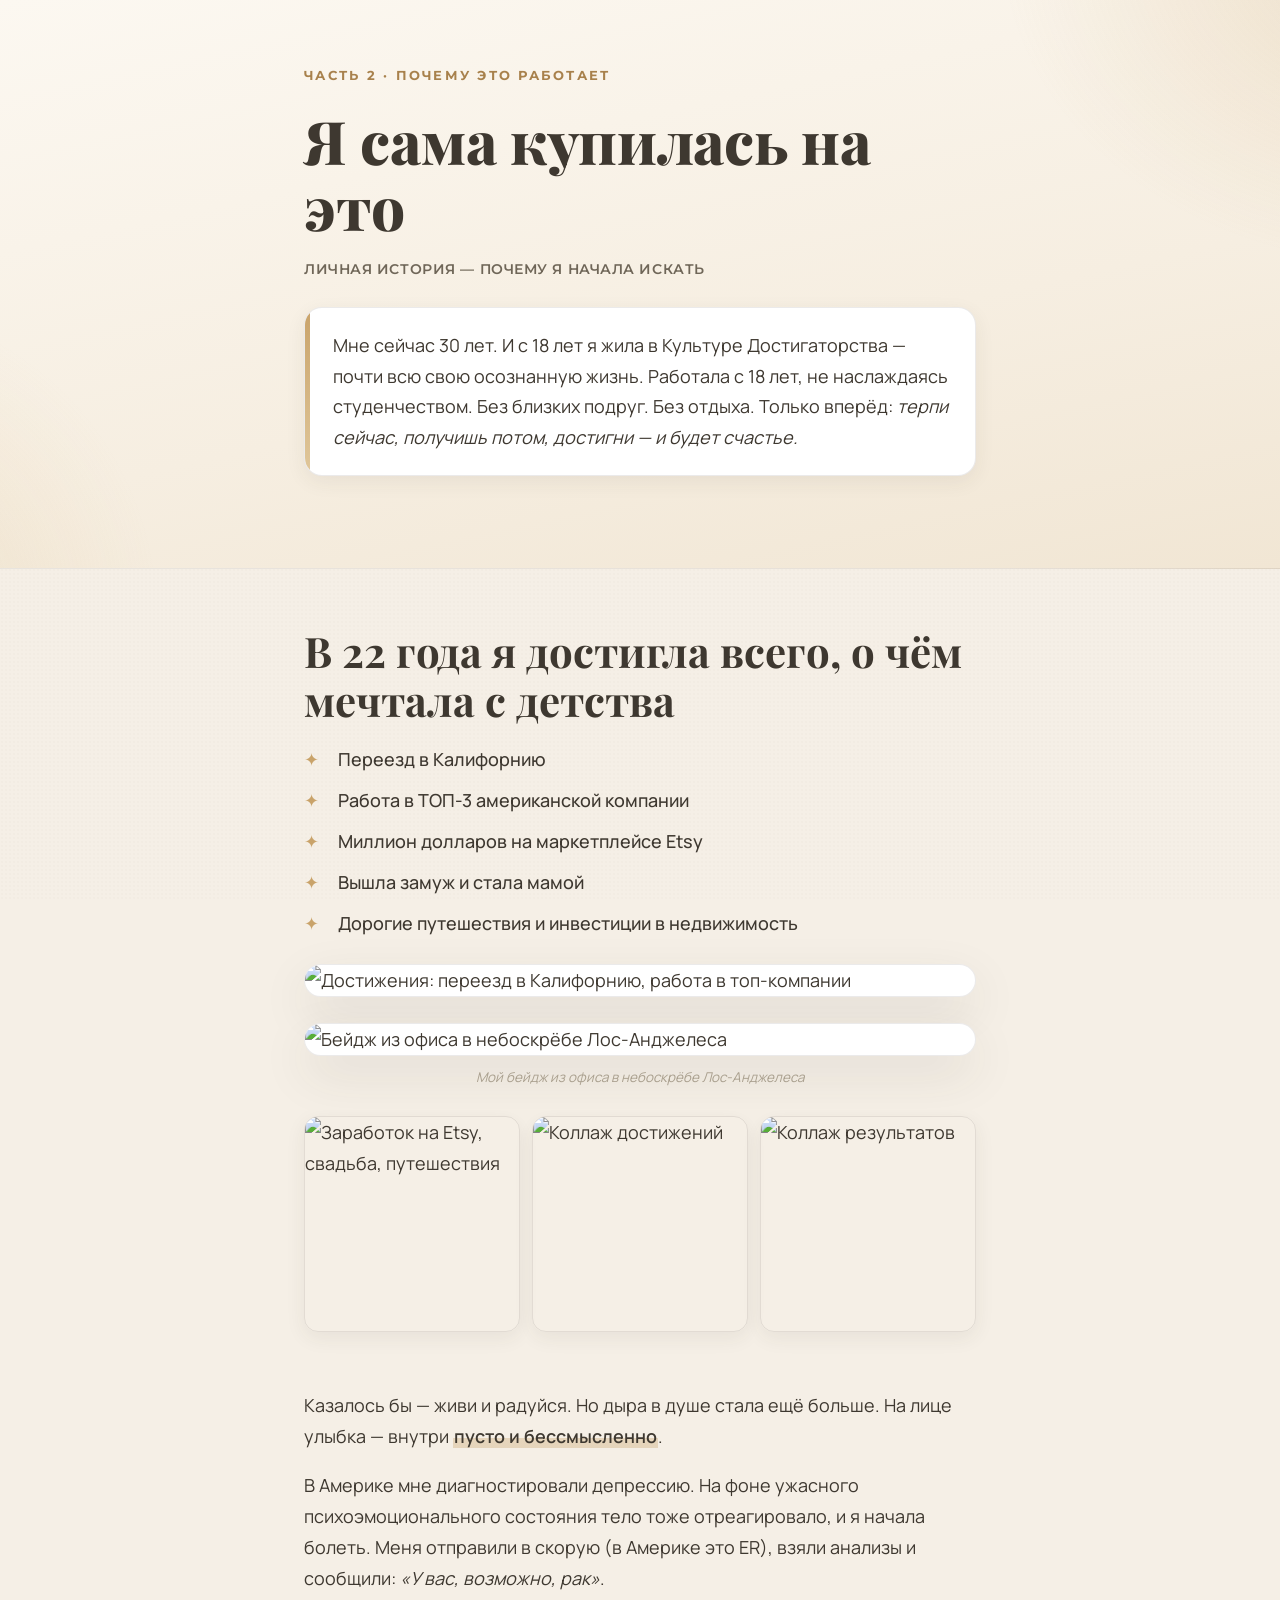
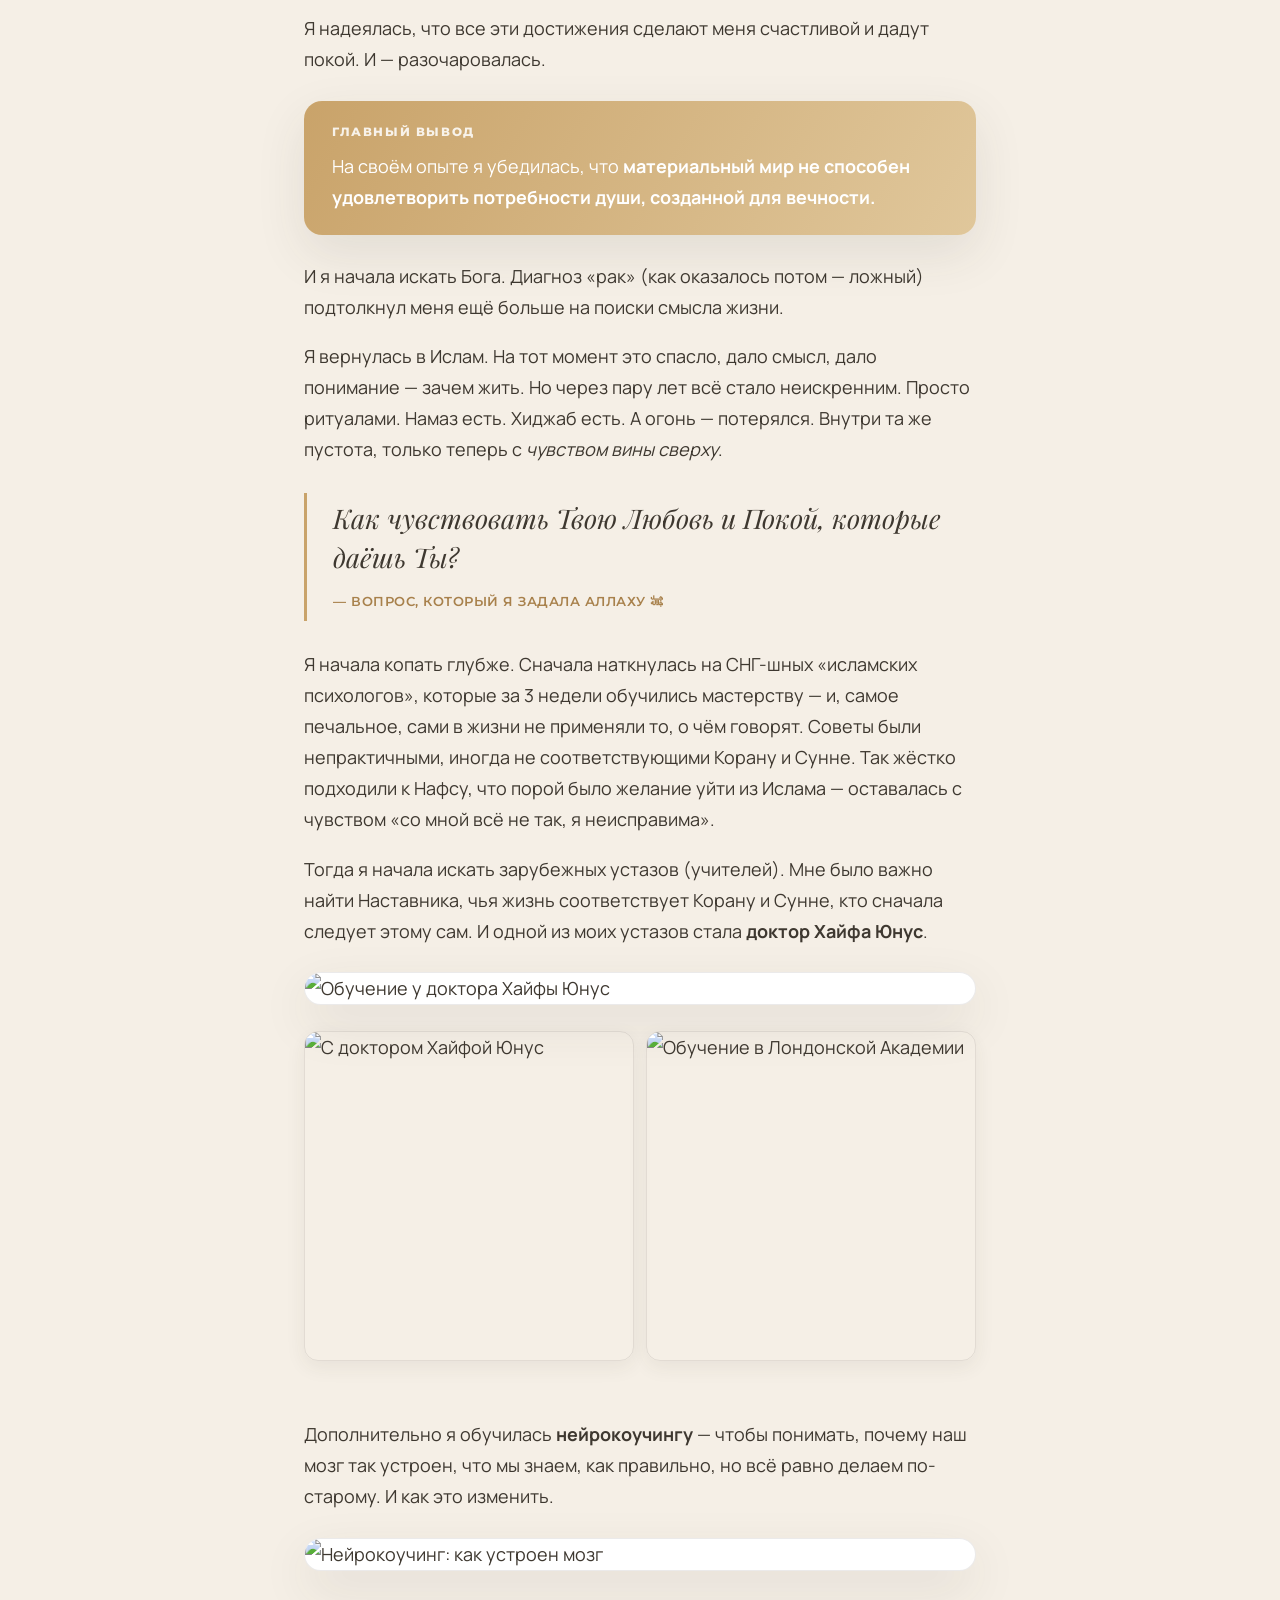
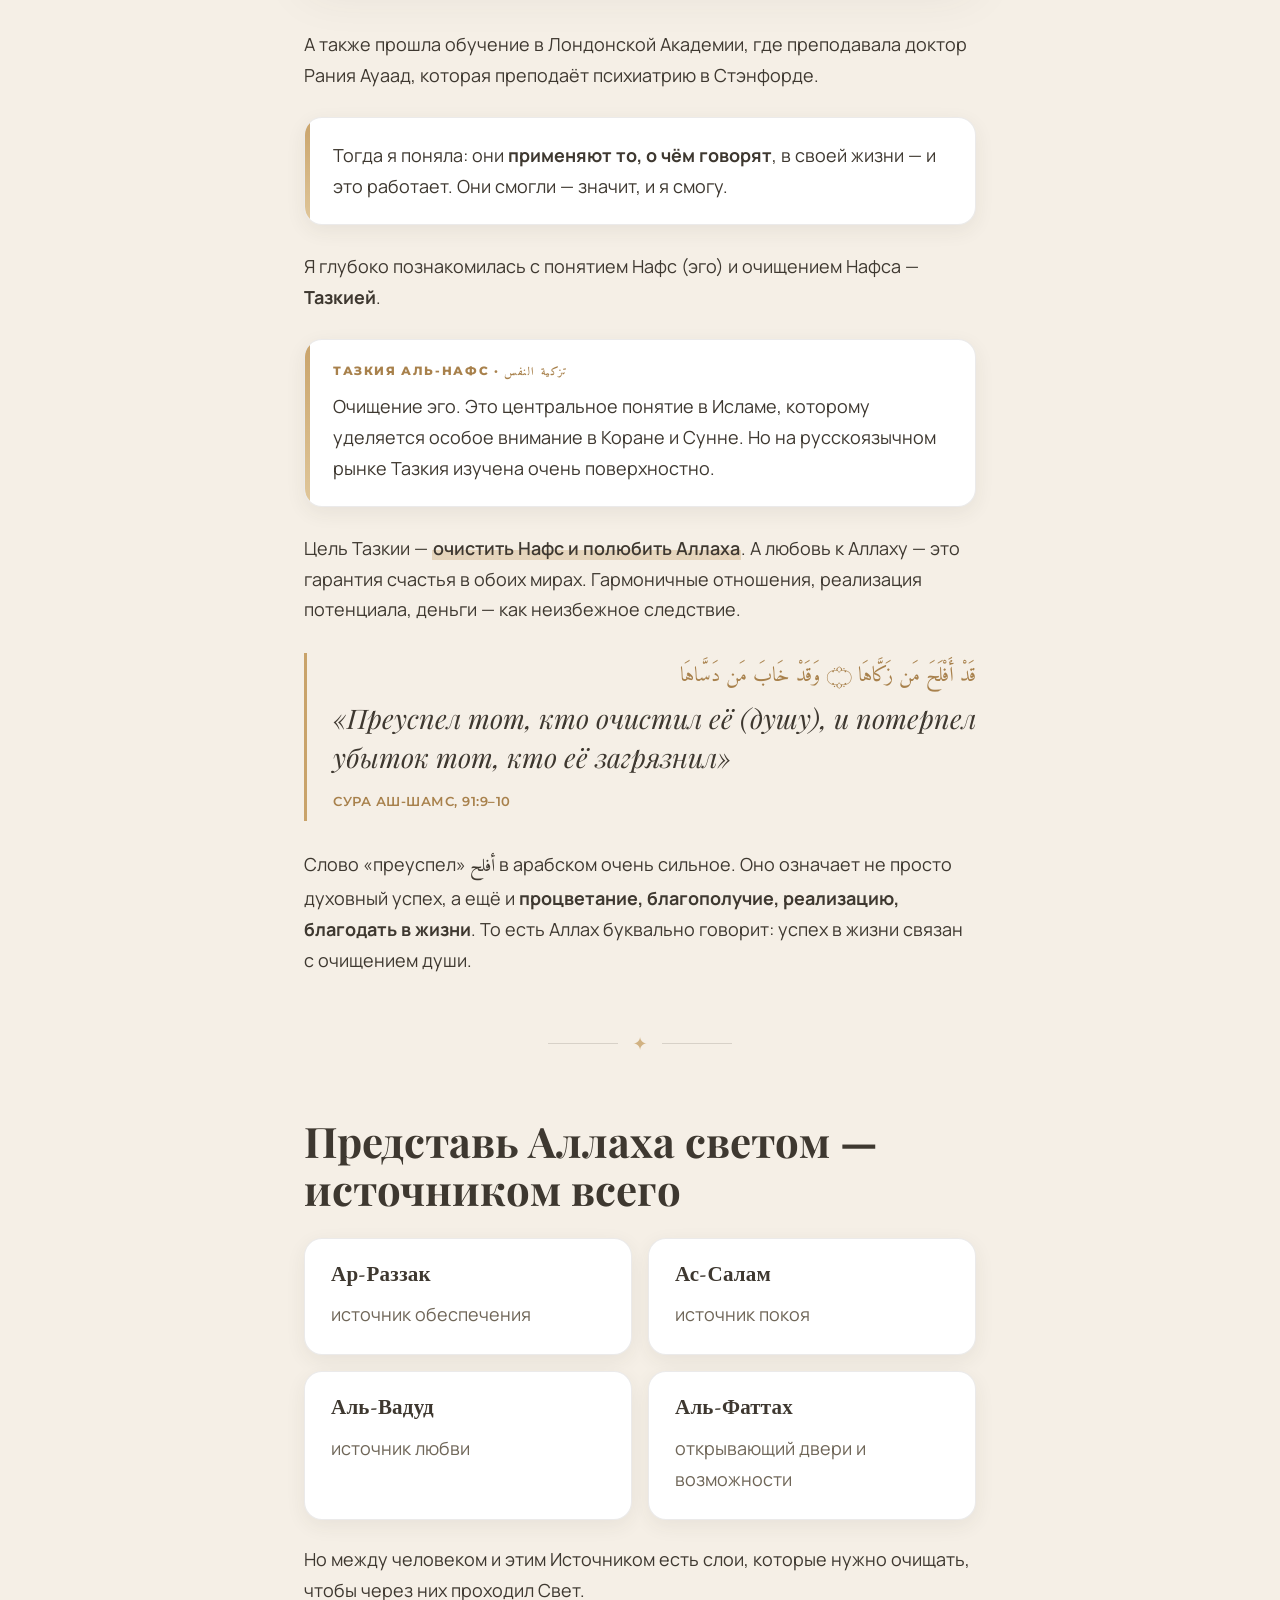
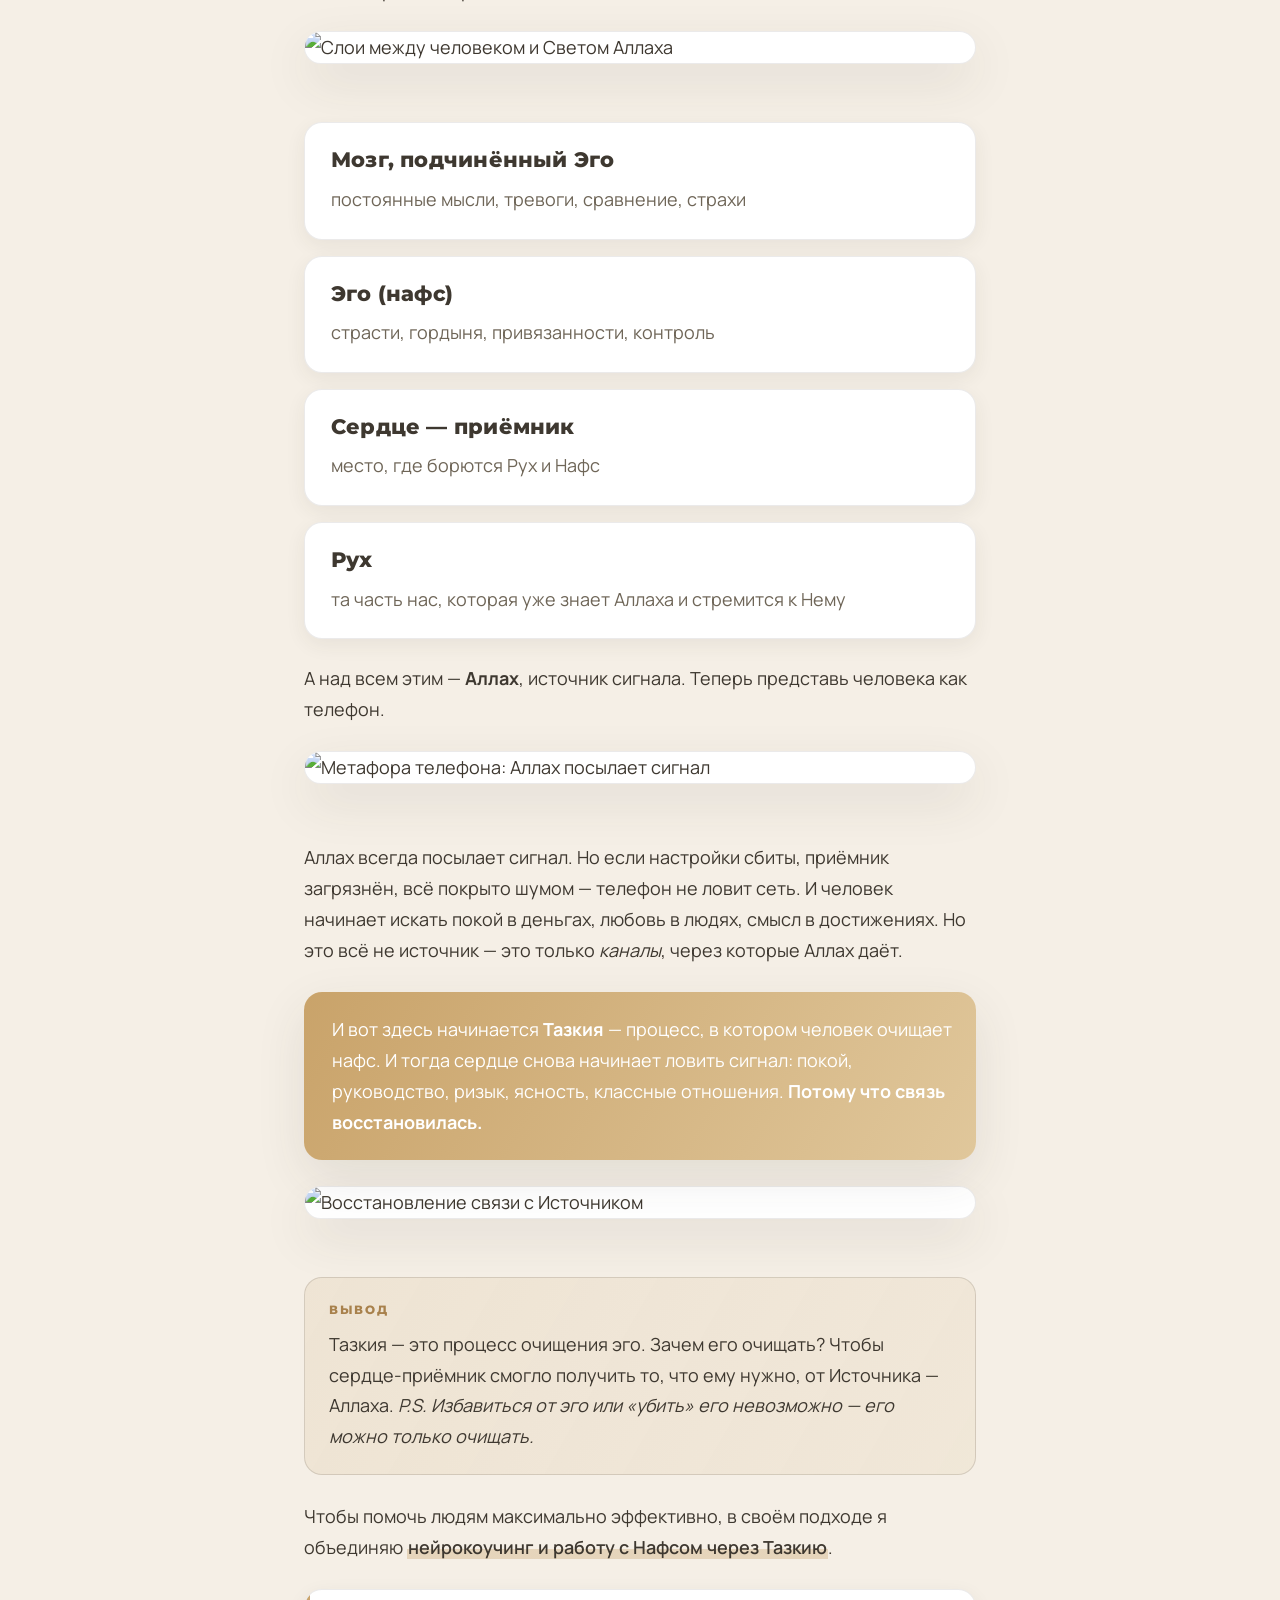
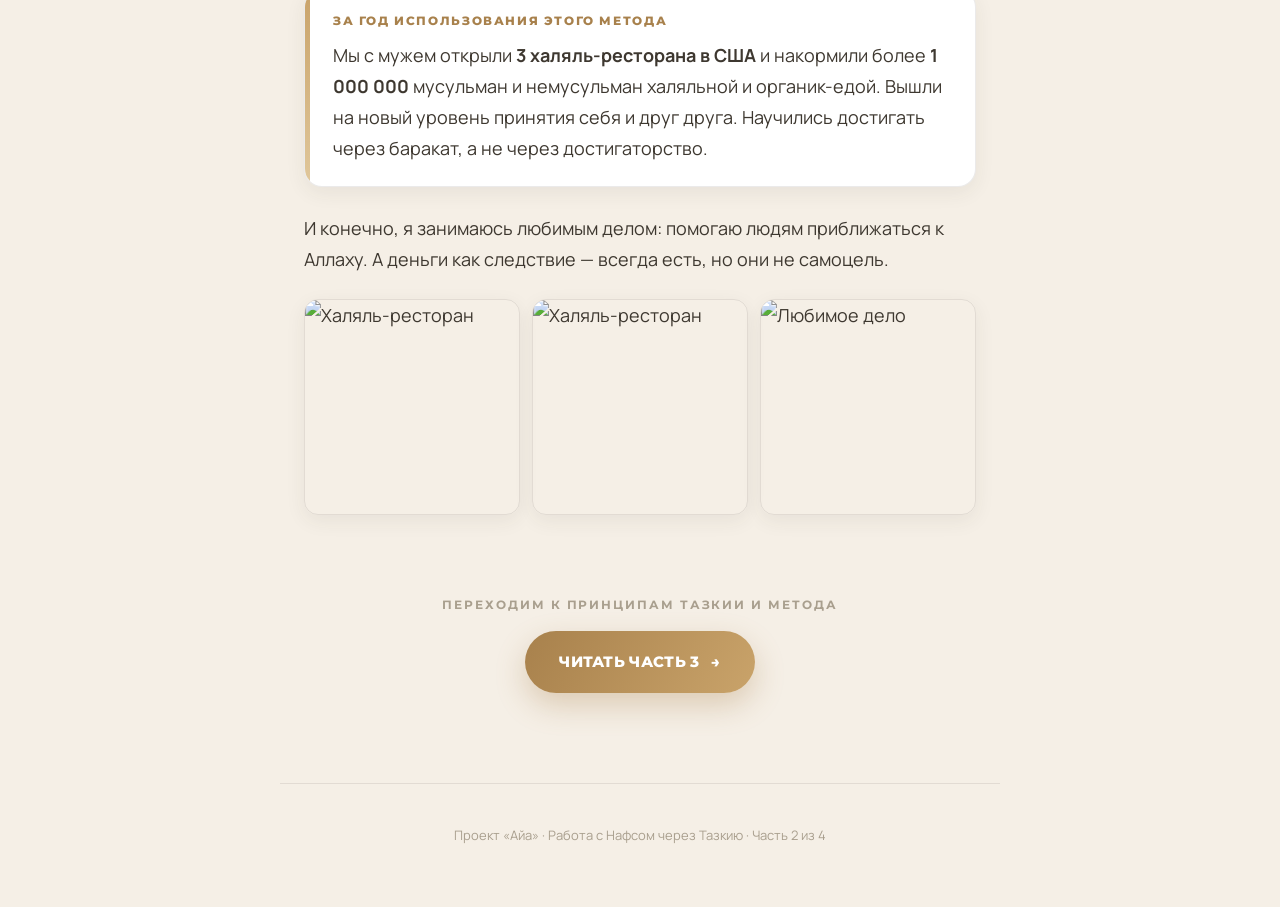
==== part-2.html @ 43650719 "Add files via upload" ====
<!DOCTYPE html>
<html lang="ru">
<head>
<meta charset="UTF-8">
<meta name="viewport" content="width=device-width, initial-scale=1.0">
<title>Часть 2 — Почему это работает · Работа с Нафсом</title>
<meta name="description" content="Личная история: путь от Культуры Достигаторства к Тазкии — очищению Нафса. Часть 2.">
<link rel="preconnect" href="https://fonts.googleapis.com">
<link rel="preconnect" href="https://fonts.gstatic.com" crossorigin>
<link href="https://fonts.googleapis.com/css2?family=Playfair+Display:ital,wght@0,500;0,600;0,700;0,800;0,900;1,500;1,600;1,700&family=Manrope:wght@400;500;600;700;800&family=Montserrat:wght@600;700;800;900&family=Caveat:wght@600;700&family=Amiri:wght@400;700&display=swap" rel="stylesheet">
<link rel="stylesheet" href="styles.css">
</head>
<body>
<div class="progress"></div>

<header class="hero">
  <div class="wrap">
    <span class="eyebrow reveal">Часть 2 · Почему это работает</span>
    <h1 class="reveal">Я сама купилась на это</h1>
    <p class="sub reveal">Личная история — почему я начала искать</p>
    <div class="callout reveal" style="margin-top:26px">
      <p>Мне сейчас 30 лет. И с 18 лет я жила в Культуре Достигаторства — почти всю свою осознанную
      жизнь. Работала с 18 лет, не наслаждаясь студенчеством. Без близких подруг. Без отдыха.
      Только вперёд: <em>терпи сейчас, получишь потом, достигни — и будет счастье.</em></p>
    </div>
  </div>
</header>

<main class="wrap">

  <section class="block reveal">
    <h2>В 22 года я достигла всего, о чём мечтала с детства</h2>
    <ul class="checklist">
      <li>Переезд в Калифорнию</li>
      <li>Работа в ТОП-3 американской компании</li>
      <li>Миллион долларов на маркетплейсе Etsy</li>
      <li>Вышла замуж и стала мамой</li>
      <li>Дорогие путешествия и инвестиции в недвижимость</li>
    </ul>
  </section>

  <figure class="img reveal">
    <img src="images/p2-california.jpg" alt="Достижения: переезд в Калифорнию, работа в топ-компании" loading="lazy">
  </figure>
  <figure class="img reveal">
    <img src="images/p2-badge.jpg" alt="Бейдж из офиса в небоскрёбе Лос-Анджелеса" loading="lazy">
    <figcaption>Мой бейдж из офиса в небоскрёбе Лос-Анджелеса</figcaption>
  </figure>

  <div class="gallery reveal">
    <img src="images/p2-collage1.jpg" alt="Заработок на Etsy, свадьба, путешествия" loading="lazy">
    <img src="images/p2-collage2.jpg" alt="Коллаж достижений" loading="lazy">
    <img src="images/p2-collage3.jpg" alt="Коллаж результатов" loading="lazy">
  </div>

  <section class="block reveal">
    <p>Казалось бы — живи и радуйся. Но дыра в душе стала ещё больше. На лице улыбка —
    внутри <span class="mark">пусто и бессмысленно</span>.</p>
    <p>В Америке мне диагностировали депрессию. На фоне ужасного психоэмоционального состояния
    тело тоже отреагировало, и я начала болеть. Меня отправили в скорую (в Америке это ER),
    взяли анализы и сообщили: <em>«У вас, возможно, рак»</em>.</p>
    <p>Я надеялась, что все эти достижения сделают меня счастливой и дадут покой. И — разочаровалась.</p>

    <div class="callout hot reveal">
      <span class="lbl">Главный вывод</span>
      <p>На своём опыте я убедилась, что <strong>материальный мир не способен удовлетворить
      потребности души, созданной для вечности.</strong></p>
    </div>

    <p>И я начала искать Бога. Диагноз «рак» (как оказалось потом — ложный) подтолкнул меня
    ещё больше на поиски смысла жизни.</p>
    <p>Я вернулась в Ислам. На тот момент это спасло, дало смысл, дало понимание — зачем жить.
    Но через пару лет всё стало неискренним. Просто ритуалами. Намаз есть. Хиджаб есть.
    А огонь — потерялся. Внутри та же пустота, только теперь с <em>чувством вины сверху</em>.</p>

    <div class="quote reveal">
      <p>Как чувствовать Твою Любовь и Покой, которые даёшь Ты?</p>
      <span class="src">— вопрос, который я задала Аллаху ﷻ</span>
    </div>

    <p>Я начала копать глубже. Сначала наткнулась на СНГ-шных «исламских психологов», которые
    за 3 недели обучились мастерству — и, самое печальное, сами в жизни не применяли то, о чём
    говорят. Советы были непрактичными, иногда не соответствующими Корану и Сунне. Так жёстко
    подходили к Нафсу, что порой было желание уйти из Ислама — оставалась с чувством
    «со мной всё не так, я неисправима».</p>
    <p>Тогда я начала искать зарубежных устазов (учителей). Мне было важно найти Наставника,
    чья жизнь соответствует Корану и Сунне, кто сначала следует этому сам. И одной из моих
    устазов стала <strong>доктор Хайфа Юнус</strong>.</p>
  </section>

  <figure class="img reveal">
    <img src="images/p2-haifa-thanks.jpg" alt="Обучение у доктора Хайфы Юнус" loading="lazy">
  </figure>
  <div class="gallery reveal" style="grid-template-columns:1fr 1fr;">
    <img src="images/p2-haifa.jpg" alt="С доктором Хайфой Юнус" loading="lazy">
    <img src="images/p2-london.jpg" alt="Обучение в Лондонской Академии" loading="lazy">
  </div>

  <section class="block reveal">
    <p>Дополнительно я обучилась <strong>нейрокоучингу</strong> — чтобы понимать, почему наш мозг
    так устроен, что мы знаем, как правильно, но всё равно делаем по-старому. И как это изменить.</p>
  </section>

  <figure class="img reveal">
    <img src="images/p2-neuro.jpg" alt="Нейрокоучинг: как устроен мозг" loading="lazy">
  </figure>

  <section class="block reveal">
    <p>А также прошла обучение в Лондонской Академии, где преподавала доктор Рания Ауаад,
    которая преподаёт психиатрию в Стэнфорде.</p>

    <div class="callout reveal">
      <p>Тогда я поняла: они <strong>применяют то, о чём говорят</strong>, в своей жизни — и это
      работает. Они смогли — значит, и я смогу.</p>
    </div>

    <p>Я глубоко познакомилась с понятием Нафс (эго) и очищением Нафса — <strong>Тазкией</strong>.</p>

    <div class="callout reveal">
      <span class="lbl">Тазкия аль-Нафс · <span class="ar">تزكية النفس</span></span>
      <p>Очищение эго. Это центральное понятие в Исламе, которому уделяется особое внимание
      в Коране и Сунне. Но на русскоязычном рынке Тазкия изучена очень поверхностно.</p>
    </div>

    <p>Цель Тазкии — <span class="mark">очистить Нафс и полюбить Аллаха</span>. А любовь к Аллаху —
    это гарантия счастья в обоих мирах. Гармоничные отношения, реализация потенциала, деньги —
    как неизбежное следствие.</p>

    <div class="quote reveal">
      <span class="ar">قَدْ أَفْلَحَ مَن زَكَّاهَا ۝ وَقَدْ خَابَ مَن دَسَّاهَا</span>
      <p>«Преуспел тот, кто очистил её (душу), и потерпел убыток тот, кто её загрязнил»</p>
      <span class="src">Сура Аш-Шамс, 91:9–10</span>
    </div>

    <p>Слово «преуспел» <span class="ar">أفلح</span> в арабском очень сильное. Оно означает не просто
    духовный успех, а ещё и <strong>процветание, благополучие, реализацию, благодать в жизни</strong>.
    То есть Аллах буквально говорит: успех в жизни связан с очищением души.</p>
  </section>

  <div class="sep"><span class="di">✦</span></div>

  <section class="block reveal">
    <h2>Представь Аллаха светом — источником всего</h2>
    <div class="cards reveal" style="grid-template-columns:1fr 1fr;">
      <div class="card"><h3 class="ar" style="font-family:var(--arabic)">Ар-Раззак</h3><p class="muted">источник обеспечения</p></div>
      <div class="card"><h3 class="ar" style="font-family:var(--arabic)">Ас-Салам</h3><p class="muted">источник покоя</p></div>
      <div class="card"><h3 class="ar" style="font-family:var(--arabic)">Аль-Вадуд</h3><p class="muted">источник любви</p></div>
      <div class="card"><h3 class="ar" style="font-family:var(--arabic)">Аль-Фаттах</h3><p class="muted">открывающий двери и возможности</p></div>
    </div>
    <p>Но между человеком и этим Источником есть слои, которые нужно очищать, чтобы через них
    проходил Свет.</p>
  </section>

  <figure class="img reveal">
    <img src="images/p2-light-layers.jpg" alt="Слои между человеком и Светом Аллаха" loading="lazy">
  </figure>

  <section class="block reveal">
    <div class="cards reveal">
      <div class="card"><h3>Мозг, подчинённый Эго</h3><p class="muted">постоянные мысли, тревоги, сравнение, страхи</p></div>
      <div class="card"><h3>Эго (нафс)</h3><p class="muted">страсти, гордыня, привязанности, контроль</p></div>
      <div class="card"><h3>Сердце — приёмник</h3><p class="muted">место, где борются Рух и Нафс</p></div>
      <div class="card"><h3>Рух</h3><p class="muted">та часть нас, которая уже знает Аллаха и стремится к Нему</p></div>
    </div>
    <p>А над всем этим — <strong>Аллах</strong>, источник сигнала. Теперь представь человека
    как телефон.</p>
  </section>

  <figure class="img reveal">
    <img src="images/p2-phone.jpg" alt="Метафора телефона: Аллах посылает сигнал" loading="lazy">
  </figure>

  <section class="block reveal">
    <p>Аллах всегда посылает сигнал. Но если настройки сбиты, приёмник загрязнён, всё покрыто шумом —
    телефон не ловит сеть. И человек начинает искать покой в деньгах, любовь в людях, смысл
    в достижениях. Но это всё не источник — это только <em>каналы</em>, через которые Аллах даёт.</p>

    <div class="callout hot reveal">
      <p>И вот здесь начинается <strong>Тазкия</strong> — процесс, в котором человек очищает нафс.
      И тогда сердце снова начинает ловить сигнал: покой, руководство, ризык, ясность, классные
      отношения. <strong>Потому что связь восстановилась.</strong></p>
    </div>
  </section>

  <figure class="img reveal">
    <img src="images/p2-reconnect.jpg" alt="Восстановление связи с Источником" loading="lazy">
  </figure>

  <section class="block reveal">
    <div class="result reveal">
      <span class="rt">Вывод</span>
      <p>Тазкия — это процесс очищения эго. Зачем его очищать? Чтобы сердце-приёмник смогло получить
      то, что ему нужно, от Источника — Аллаха. <em>P.S. Избавиться от эго или «убить» его невозможно —
      его можно только очищать.</em></p>
    </div>

    <p>Чтобы помочь людям максимально эффективно, в своём подходе я объединяю
    <span class="mark">нейрокоучинг и работу с Нафсом через Тазкию</span>.</p>

    <div class="callout reveal">
      <span class="lbl">За год использования этого метода</span>
      <p>Мы с мужем открыли <strong>3 халяль-ресторана в США</strong> и накормили более
      <strong>1 000 000</strong> мусульман и немусульман халяльной и органик-едой. Вышли на новый
      уровень принятия себя и друг друга. Научились достигать через баракат, а не через
      достигаторство.</p>
    </div>

    <p>И конечно, я занимаюсь любимым делом: помогаю людям приближаться к Аллаху. А деньги как
    следствие — всегда есть, но они не самоцель.</p>
  </section>

  <div class="gallery reveal">
    <img src="images/p2-restaurant1.jpg" alt="Халяль-ресторан" loading="lazy">
    <img src="images/p2-restaurant2.jpg" alt="Халяль-ресторан" loading="lazy">
    <img src="images/p2-restaurant3.jpg" alt="Любимое дело" loading="lazy">
  </div>

  <div class="next reveal">
    <div class="pre">Переходим к принципам Тазкии и метода</div>
    <a class="btn" href="part-3.html">Читать Часть 3 <span class="arr">→</span></a>
  </div>

</main>

<footer class="foot">
  Проект «Айа» · Работа с Нафсом через Тазкию · Часть 2 из 4
</footer>

<script src="script.js"></script>
</body>
</html>
---- styles.css ----
/* ===========================================================
   Проект Айа — лонгрид «Работа с Нафсом»
   Дизайн-система: тёплый песок + мягкое золото. Адаптивно.
   =========================================================== */

:root{
  /* фоны */
  --bg:#F5EFE6;
  --bg2:#FBF7F0;
  --card:#FFFFFF;
  /* акцент */
  --gold:#C9A36A;
  --gold-2:#E0C79B;
  --gold-deep:#A8814C;   /* для мелкого текста-акцента (читаемее) */
  /* текст */
  --ink:#3E3830;
  --gray:#6F6658;
  --gray-2:#A99F8E;
  /* линии/тени */
  --line:rgba(62,56,48,.10);
  --line-2:rgba(62,56,48,.16);
  --shadow:0 18px 50px rgba(62,56,48,.10);
  --shadow-sm:0 6px 20px rgba(62,56,48,.07);
  /* типографика */
  --serif:'Playfair Display', Georgia, serif;
  --label:'Montserrat', system-ui, sans-serif;
  --body:'Manrope', system-ui, sans-serif;
  --script:'Caveat', cursive;
  --arabic:'Amiri', 'Cormorant Garamond', serif;
  --maxw:720px;
}

*{box-sizing:border-box;}
html{scroll-behavior:smooth;}
body{
  margin:0;
  font-family:var(--body);
  background:var(--bg);
  color:var(--ink);
  font-size:18px;
  line-height:1.72;
  -webkit-font-smoothing:antialiased;
  text-rendering:optimizeLegibility;
  overflow-x:hidden;
}

/* зернистая текстура поверх фона */
body::before{
  content:"";
  position:fixed; inset:0; z-index:0; pointer-events:none;
  opacity:.5;
  background-image:radial-gradient(rgba(62,56,48,.035) 1px, transparent 1px);
  background-size:4px 4px;
}

/* ---------- прогресс-бар чтения ---------- */
.progress{
  position:fixed; top:0; left:0; height:4px; width:0%;
  background:linear-gradient(90deg, var(--gold), var(--gold-2));
  z-index:100; transition:width .1s linear;
}

/* ---------- контейнер контента ---------- */
.wrap{
  position:relative; z-index:1;
  max-width:var(--maxw); margin:0 auto; padding:0 24px 80px;
}
section.block{margin-top:clamp(34px,6vw,58px);}

/* ---------- типографика ---------- */
.eyebrow{
  font-family:var(--label); font-weight:700; font-size:12.5px;
  letter-spacing:.18em; text-transform:uppercase; color:var(--gold-deep);
  display:inline-block; margin-bottom:14px;
}
h1{
  font-family:var(--serif); font-weight:800;
  font-size:clamp(34px,7vw,60px); line-height:1.1;
  letter-spacing:-.005em; margin:.1em 0 .3em; color:var(--ink);
}
h2{
  font-family:var(--serif); font-weight:700;
  font-size:clamp(27px,5vw,42px); line-height:1.16;
  margin:0 0 .45em; color:var(--ink);
}
h3{
  font-family:var(--label); font-weight:800;
  font-size:clamp(17px,3vw,21px); line-height:1.28;
  letter-spacing:.01em; margin:0 0 .35em; color:var(--ink);
}
p{margin:0 0 1.05em;}
.lead{font-size:clamp(19px,2.6vw,22px); line-height:1.6; color:var(--ink);}
.muted{color:var(--gray);}
.center{text-align:center;}
strong,b{font-weight:700; color:var(--ink);}

/* подсветка важных слов */
.mark{
  background:linear-gradient(180deg,transparent 58%, rgba(201,163,106,.34) 58%);
  padding:0 .05em; font-weight:600;
}
.gold{color:var(--gold-deep); font-weight:700;}

/* разделитель-орнамент */
.sep{
  display:flex; align-items:center; justify-content:center; gap:14px;
  margin:clamp(30px,6vw,52px) 0; color:var(--gold);
}
.sep::before,.sep::after{
  content:""; height:1px; width:70px; background:var(--line-2);
}
.sep .di{font-size:18px; opacity:.8;}

/* ---------- HERO ---------- */
.hero{
  position:relative; z-index:1; overflow:hidden;
  background:
    radial-gradient(680px 540px at 110% -10%, rgba(201,163,106,.26), transparent 60%),
    radial-gradient(520px 520px at -12% 108%, rgba(224,199,155,.30), transparent 60%),
    linear-gradient(168deg,#FCF8F1 0%, #F6EEE1 60%, #F1E6D4 100%);
  border-bottom:1px solid var(--line);
}
.hero .wrap{padding-top:clamp(40px,6vw,58px); padding-bottom:clamp(40px,7vw,66px);}
.hero .badge{
  font-family:var(--script); color:var(--gold-deep);
  font-size:clamp(26px,5vw,38px); line-height:1; display:block; margin-bottom:6px;
}
.hero .sub{
  font-family:var(--label); font-weight:600; font-size:clamp(12px,2.4vw,14px);
  letter-spacing:.04em; text-transform:uppercase; color:var(--gray);
  margin-top:6px;
}
.hero .sub .ar{font-family:var(--arabic); text-transform:none; letter-spacing:0;}

/* ---------- pills (теги, словарь) ---------- */
.pills{display:flex; flex-wrap:wrap; gap:10px; margin:22px 0 4px;}
.pill{
  font-family:var(--label); font-weight:600; font-size:13px;
  padding:9px 16px; border-radius:100px; background:rgba(201,163,106,.10);
  border:1px solid var(--line-2); color:var(--ink); white-space:nowrap;
}
.pill .ic{color:var(--gold-deep); margin-right:6px;}

/* список «путь к...» */
.checklist{list-style:none; padding:0; margin:18px 0 0; display:grid; gap:10px;}
.checklist li{
  position:relative; padding-left:34px; font-weight:500;
}
.checklist li::before{
  content:"✦"; position:absolute; left:0; top:0; color:var(--gold);
  font-size:18px;
}

/* словарь */
.glossary{
  background:var(--bg2); border:1px solid var(--line);
  border-radius:18px; padding:20px 22px; margin-top:20px;
}
.glossary .gt{
  font-family:var(--label); font-weight:800; font-size:12px; letter-spacing:.16em;
  text-transform:uppercase; color:var(--gold-deep); margin-bottom:10px;
}
.glossary dl{margin:0; display:grid; gap:8px;}
.glossary dt{font-weight:700; display:inline;}
.glossary dd{margin:0 0 4px; color:var(--gray); display:inline;}
.glossary .row{border-bottom:1px dashed var(--line); padding-bottom:8px;}
.glossary .row:last-child{border:0; padding-bottom:0;}

/* ---------- callout (важная мысль, золотая полоса слева) ---------- */
.callout{
  position:relative; background:var(--card); border:1px solid var(--line);
  border-radius:18px; padding:22px 24px 22px 28px; margin:26px 0;
  box-shadow:var(--shadow-sm); overflow:hidden;
}
.callout::before{
  content:""; position:absolute; left:0; top:0; bottom:0; width:5px;
  background:linear-gradient(180deg,var(--gold),var(--gold-2));
}
.callout p:last-child{margin-bottom:0;}
.callout .lbl{
  font-family:var(--label); font-weight:800; font-size:11.5px; letter-spacing:.14em;
  text-transform:uppercase; color:var(--gold-deep); display:block; margin-bottom:8px;
}

/* callout акцентный — золотой градиент, белый текст (ключевые выводы) */
.callout.hot{
  background:linear-gradient(120deg,var(--gold) 0%, var(--gold-2) 100%);
  border:none; color:#fff; box-shadow:var(--shadow);
}
.callout.hot::before{display:none;}
.callout.hot strong{color:#fff;}
.callout.hot .lbl{color:rgba(255,255,255,.85);}
.callout.hot p{color:#fff;}

/* ---------- цитата (хадис / аят) ---------- */
.quote{
  position:relative; margin:28px 0; padding:6px 0 6px 26px;
  border-left:3px solid var(--gold);
}
.quote p{
  font-family:var(--serif); font-size:clamp(21px,3.2vw,27px);
  line-height:1.42; font-style:italic; color:var(--ink); margin-bottom:.3em;
}
.quote .src{
  font-family:var(--label); font-weight:600; font-size:12.5px; font-style:normal;
  letter-spacing:.04em; color:var(--gold-deep); text-transform:uppercase;
}
.quote .ar{
  font-family:var(--arabic); font-style:normal; font-size:1.15em;
  display:block; direction:rtl; color:var(--gold-deep); margin-bottom:.2em;
}
.ar{font-family:var(--arabic);}

/* ---------- карточки ---------- */
.cards{display:grid; gap:16px; margin:24px 0;}
.card{
  background:var(--card); border:1px solid var(--line); border-radius:18px;
  padding:24px 26px; box-shadow:var(--shadow-sm);
}
.card .step-n{
  font-family:var(--label); font-weight:900; font-size:30px; line-height:1;
  background:linear-gradient(120deg,var(--gold-deep),var(--gold));
  -webkit-background-clip:text; background-clip:text; color:transparent;
  margin-bottom:8px;
}
.card h3{margin-bottom:.45em;}
.card p:last-child{margin-bottom:0;}

/* две колонки на десктопе (мышление / стороны таланта) */
.duo{display:grid; grid-template-columns:1fr 1fr; gap:16px; margin:24px 0;}
.duo .card .ic{font-size:26px; display:block; margin-bottom:8px;}

/* ---------- метрики результата ---------- */
.metrics{display:grid; grid-template-columns:repeat(3,1fr); gap:12px; margin:24px 0;}
.metric{
  background:var(--bg2); border:1px solid var(--line-2); border-radius:16px;
  padding:18px 16px; text-align:center;
}
.metric .num{
  font-family:var(--label); font-weight:900; font-size:clamp(22px,4vw,30px);
  line-height:1; color:var(--gold-deep);
}
.metric .lbl{font-size:13px; color:var(--gray); margin-top:8px; line-height:1.35;}

/* плашка-результат (после кейса) */
.result{
  background:linear-gradient(120deg,rgba(201,163,106,.14),rgba(224,199,155,.18));
  border:1px solid var(--line-2); border-radius:18px;
  padding:22px 24px; margin:26px 0;
}
.result .rt{
  font-family:var(--label); font-weight:800; font-size:12px; letter-spacing:.14em;
  text-transform:uppercase; color:var(--gold-deep); margin-bottom:8px; display:block;
}
.result p:last-child{margin-bottom:0;}

/* формула (стрелочная цепочка) */
.formula{
  background:var(--ink); color:#F3ECE0; border-radius:18px;
  padding:24px 26px; margin:26px 0; font-weight:500; line-height:1.7;
}
.formula .ft{
  font-family:var(--label); font-weight:800; font-size:12px; letter-spacing:.14em;
  text-transform:uppercase; color:var(--gold-2); margin-bottom:10px; display:block;
}
.formula b{color:#fff;}
.formula .ar{color:var(--gold-2);}

/* ---------- изображения ---------- */
figure.img{margin:26px 0; }
figure.img img{
  width:100%; height:auto; display:block; border-radius:18px;
  box-shadow:var(--shadow); background:var(--card); border:1px solid var(--line);
}
figure.img figcaption{
  font-size:13.5px; color:var(--gray-2); text-align:center; margin-top:10px;
  font-style:italic;
}
/* галерея мелких фото */
.gallery{display:grid; grid-template-columns:repeat(3,1fr); gap:12px; margin:24px 0;}
.gallery img{
  width:100%; height:100%; aspect-ratio:1/1; object-fit:cover;
  border-radius:14px; box-shadow:var(--shadow-sm); border:1px solid var(--line);
}

/* ---------- кнопка «следующая часть» ---------- */
.next{
  margin:clamp(48px,9vw,80px) 0 10px; text-align:center;
}
.next .pre{
  font-family:var(--label); font-weight:700; font-size:12px; letter-spacing:.16em;
  text-transform:uppercase; color:var(--gray-2); margin-bottom:16px;
}
.btn{
  display:inline-flex; align-items:center; gap:12px;
  font-family:var(--label); font-weight:800; font-size:15px; letter-spacing:.02em;
  text-transform:uppercase; text-decoration:none; color:#fff;
  background:linear-gradient(120deg,var(--gold-deep),var(--gold));
  padding:18px 34px; border-radius:100px;
  box-shadow:0 12px 30px rgba(168,129,76,.32);
  transition:transform .22s ease, box-shadow .22s ease;
}
.btn:hover{transform:translateY(-3px); box-shadow:0 18px 40px rgba(168,129,76,.42);}
.btn .arr{transition:transform .22s ease;}
.btn:hover .arr{transform:translateX(5px);}
.btn.ghost{
  background:transparent; color:var(--gold-deep); border:1.5px solid var(--gold);
  box-shadow:none;
}
.btn.ghost:hover{background:rgba(201,163,106,.08); box-shadow:none;}

/* ---------- финальный CTA ---------- */
.cta{
  position:relative; overflow:hidden; margin-top:clamp(48px,9vw,80px);
  background:
    radial-gradient(600px 480px at 110% -10%, rgba(201,163,106,.30), transparent 60%),
    linear-gradient(168deg,#FCF8F1 0%, #F4EAD9 100%);
  border:1px solid var(--line-2); border-radius:26px;
  padding:clamp(34px,6vw,56px) clamp(24px,5vw,46px); text-align:center;
}
.cta h2{margin-bottom:.3em;}
.cta .sprint-name{
  font-family:var(--serif); font-style:italic; color:var(--gold-deep);
}
.cta .cta-actions{display:flex; flex-direction:column; gap:14px; align-items:center; margin-top:26px;}
.cta .pay-row{display:flex; gap:14px; flex-wrap:wrap; justify-content:center;}
.cta .note{font-size:14px; color:var(--gray); margin-top:18px;}

/* ---------- футер ---------- */
.foot{
  max-width:var(--maxw); margin:0 auto; padding:40px 24px 60px;
  text-align:center; color:var(--gray-2); font-size:13px;
  border-top:1px solid var(--line); position:relative; z-index:1;
}

/* ---------- анимация появления ---------- */
.reveal{opacity:0; transform:translateY(26px); transition:opacity .7s ease, transform .7s ease;}
.reveal.in{opacity:1; transform:none;}
@media (prefers-reduced-motion:reduce){
  .reveal{opacity:1; transform:none; transition:none;}
  html{scroll-behavior:auto;}
}

/* ---------- адаптив ---------- */
@media (max-width:680px){
  body{font-size:17px;}
  .metrics{grid-template-columns:1fr;}
  .duo{grid-template-columns:1fr;}
  .gallery{grid-template-columns:1fr 1fr;}
  .cta .pay-row{flex-direction:column; width:100%;}
  .cta .pay-row .btn{width:100%; justify-content:center;}
}
@media (max-width:430px){
  .wrap{padding-left:18px; padding-right:18px;}
  .btn{width:100%; justify-content:center; padding:16px 22px; font-size:14px;}
  .gallery{grid-template-columns:1fr 1fr;}
}
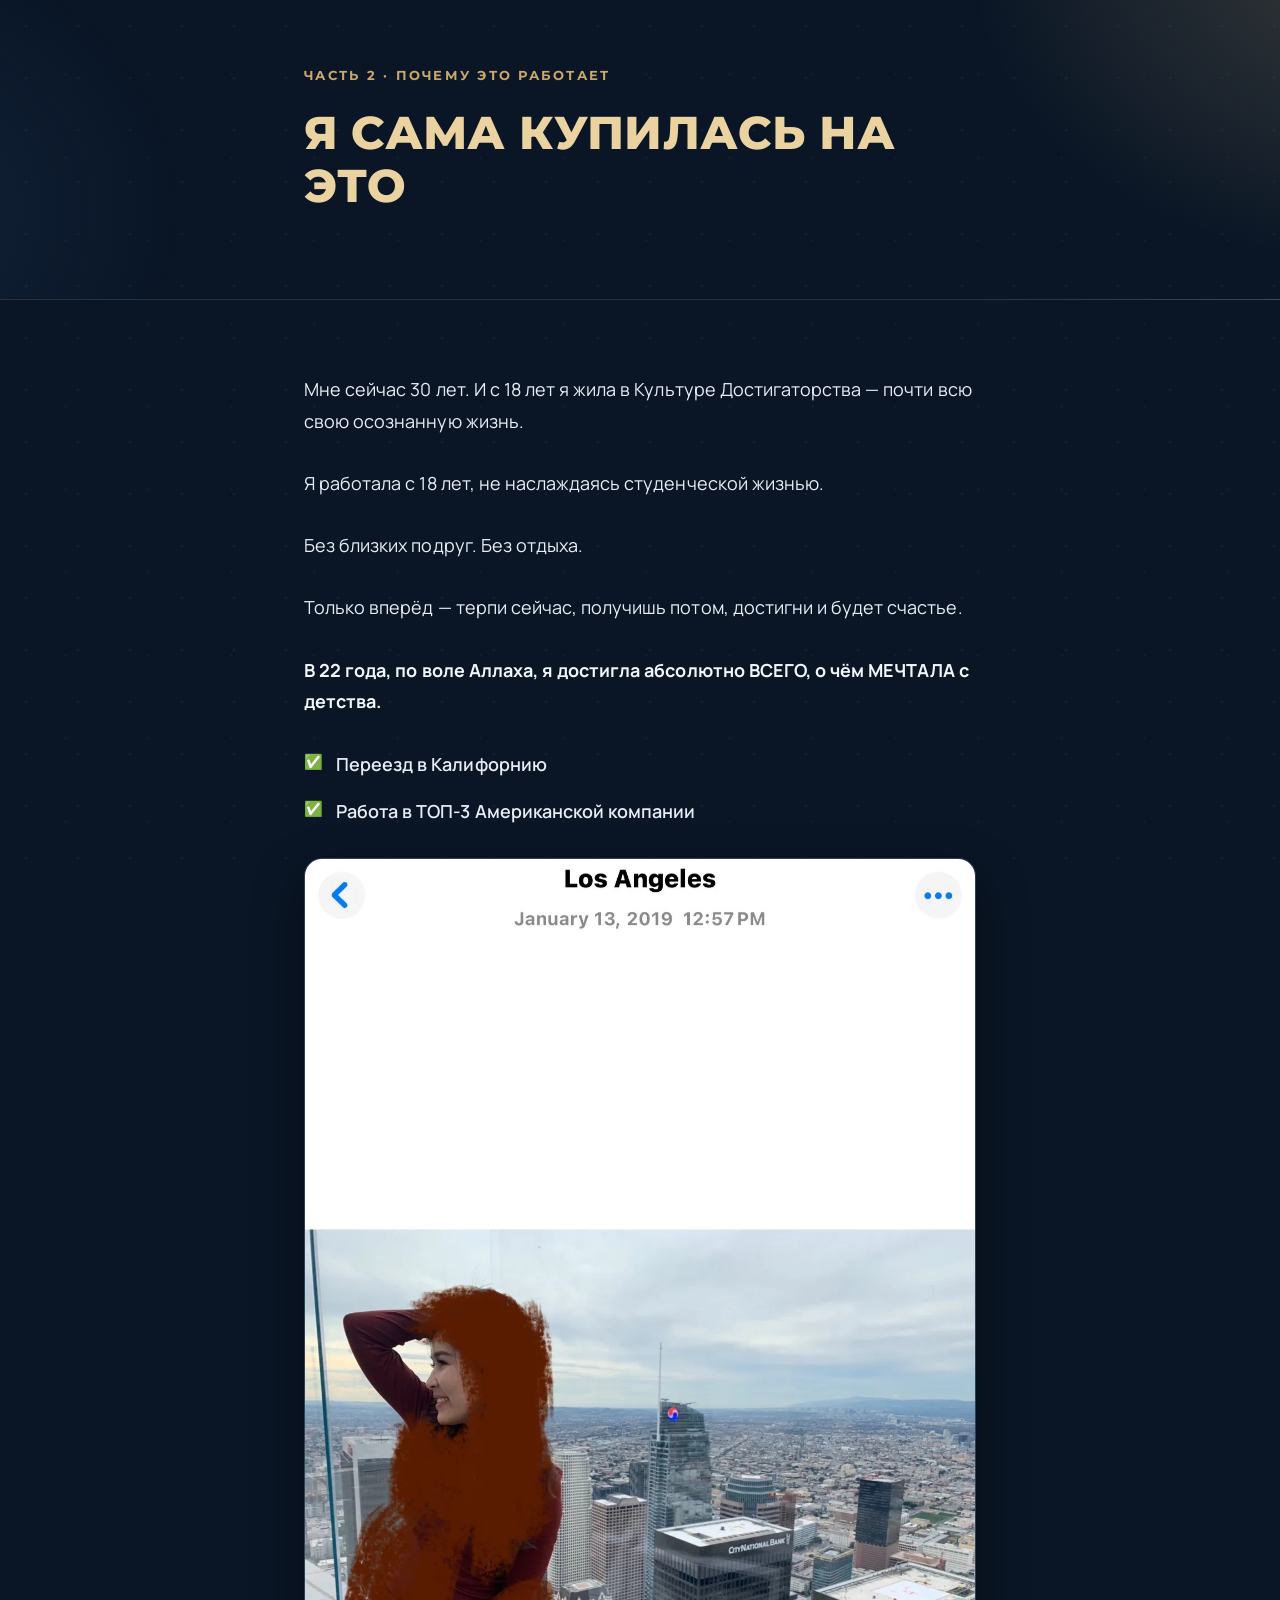
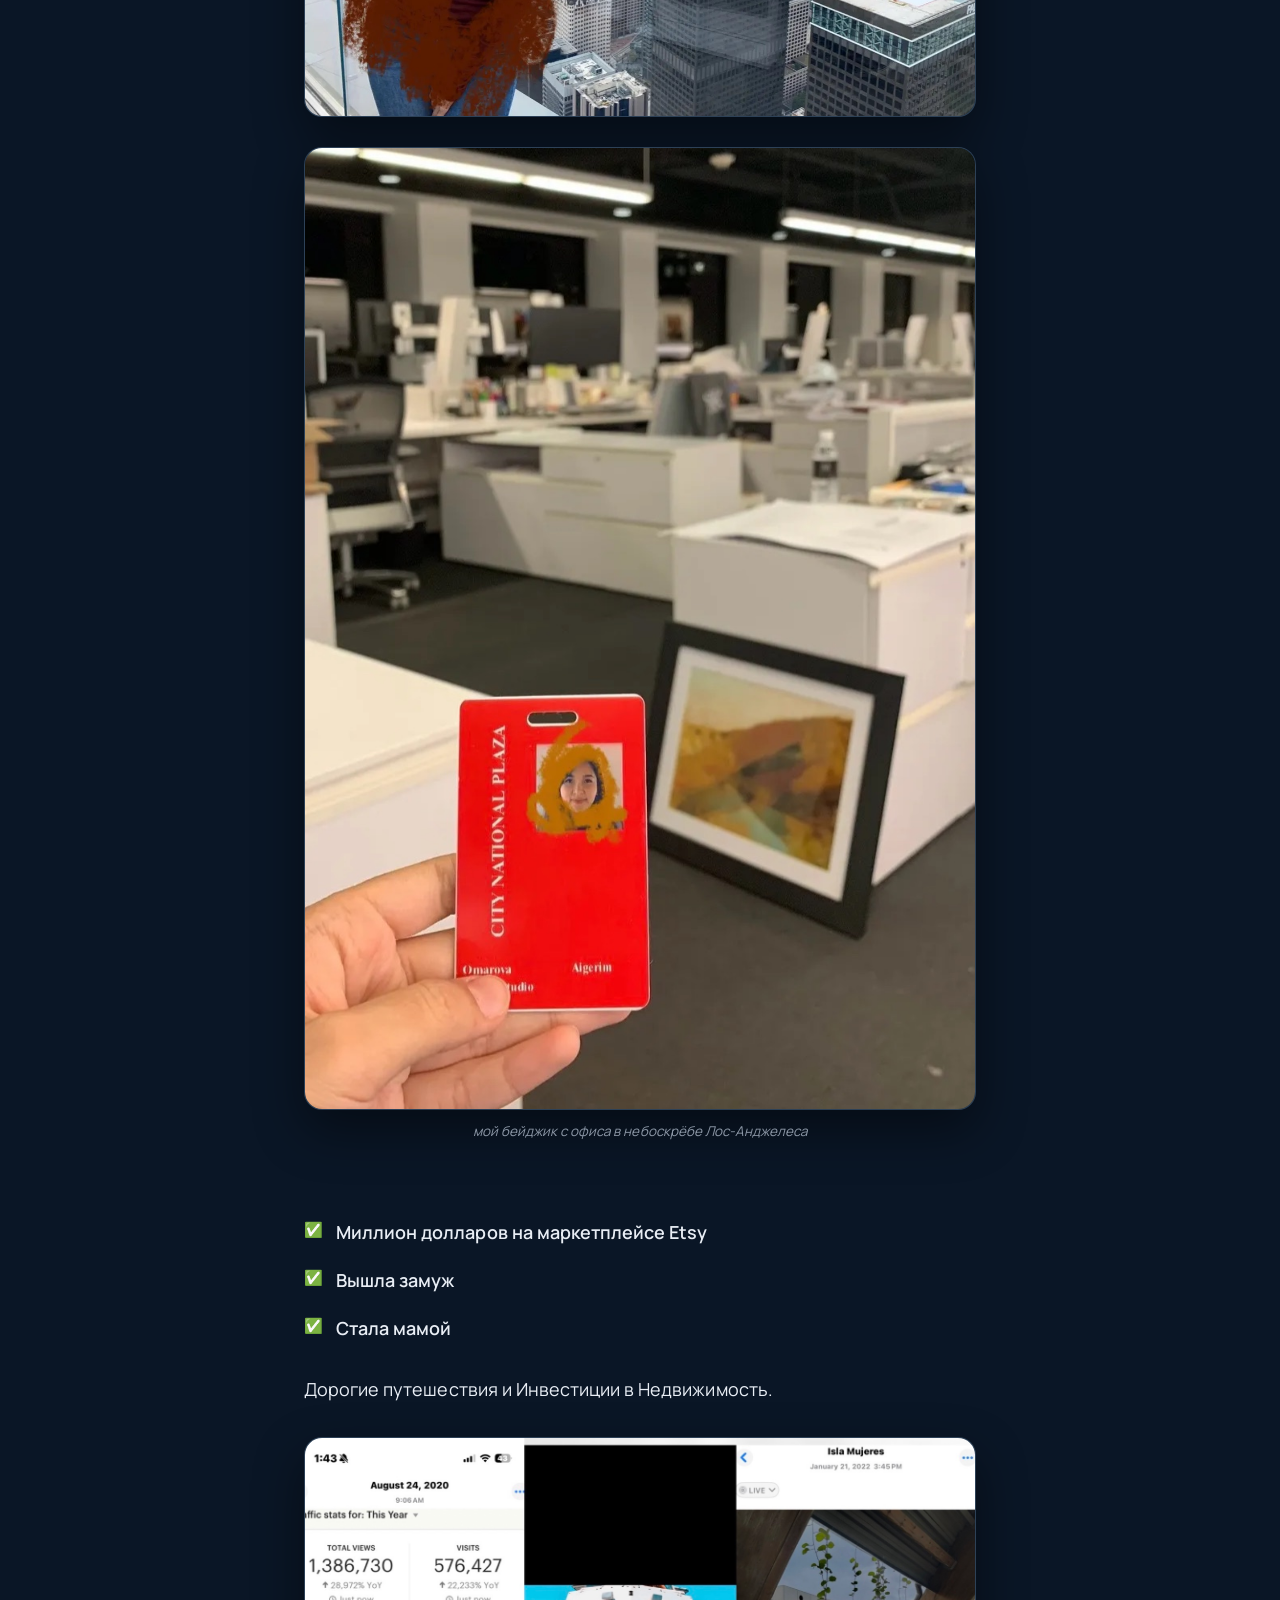
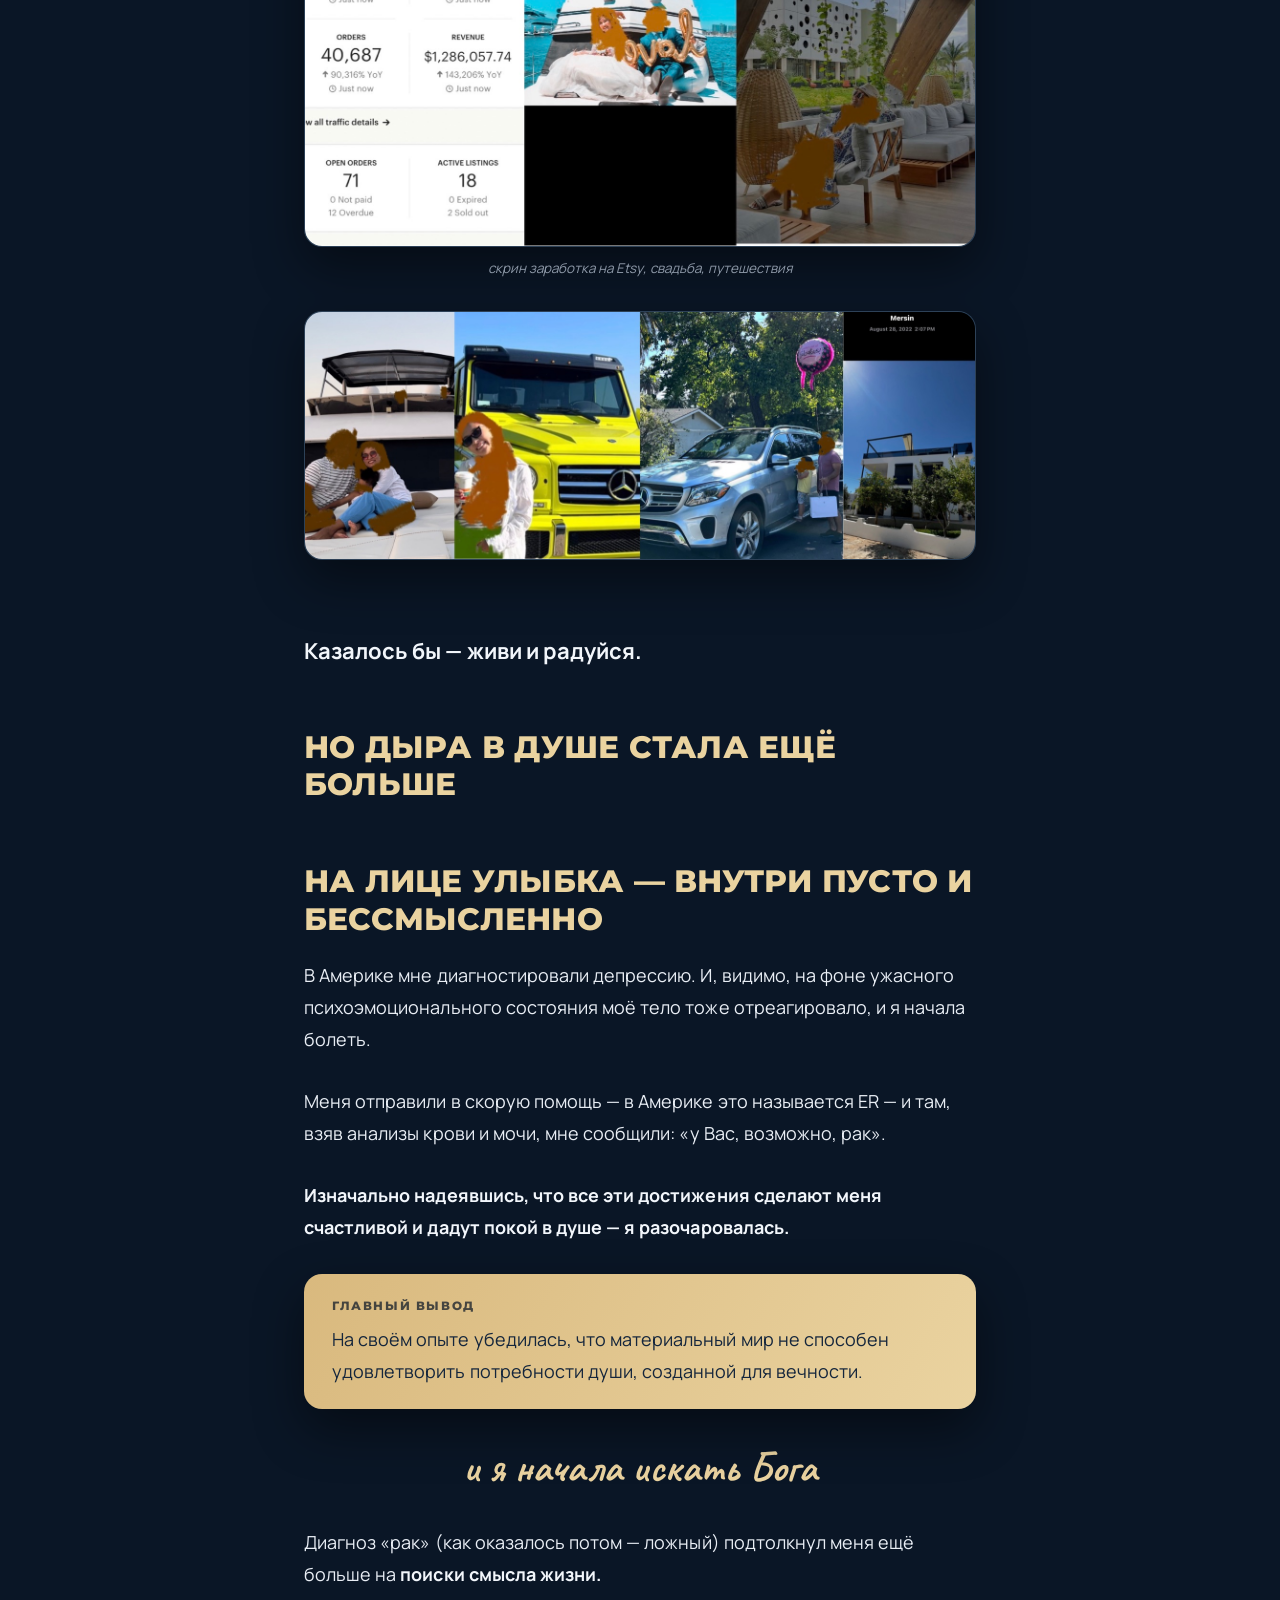
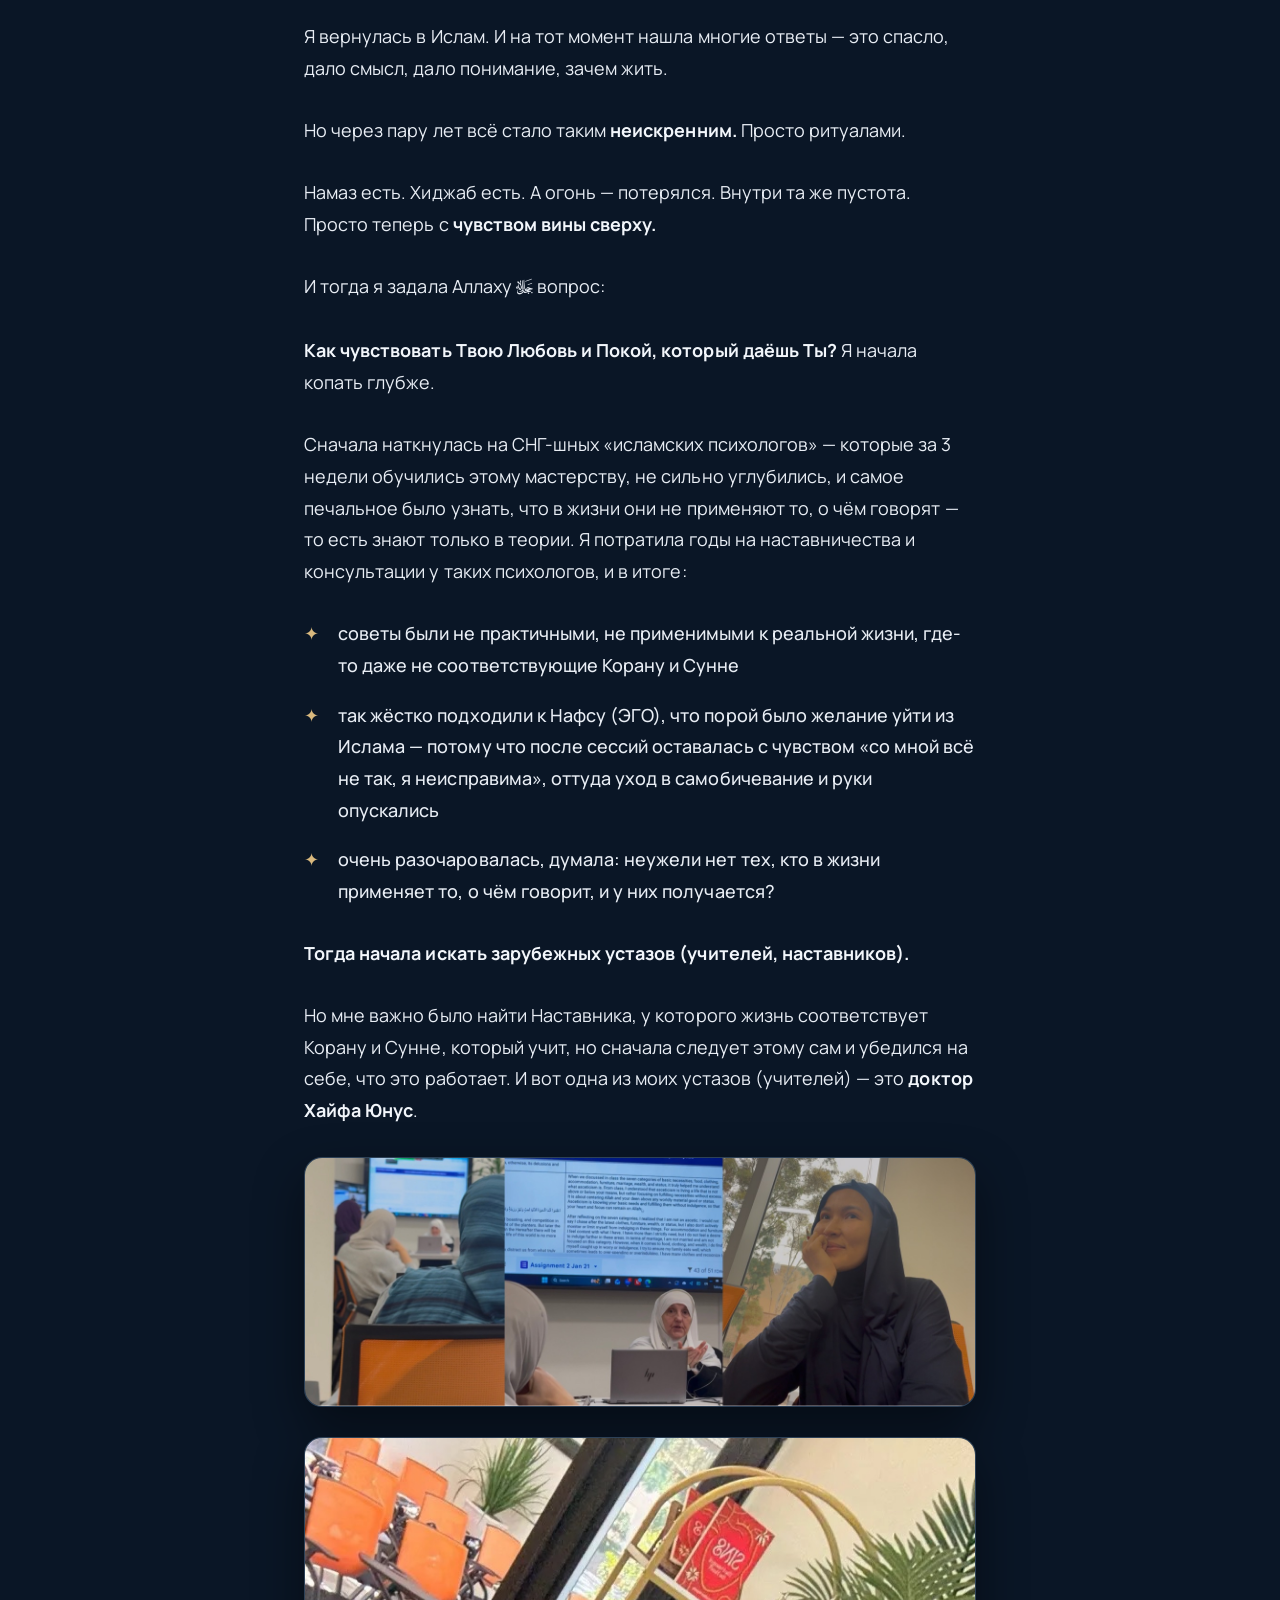
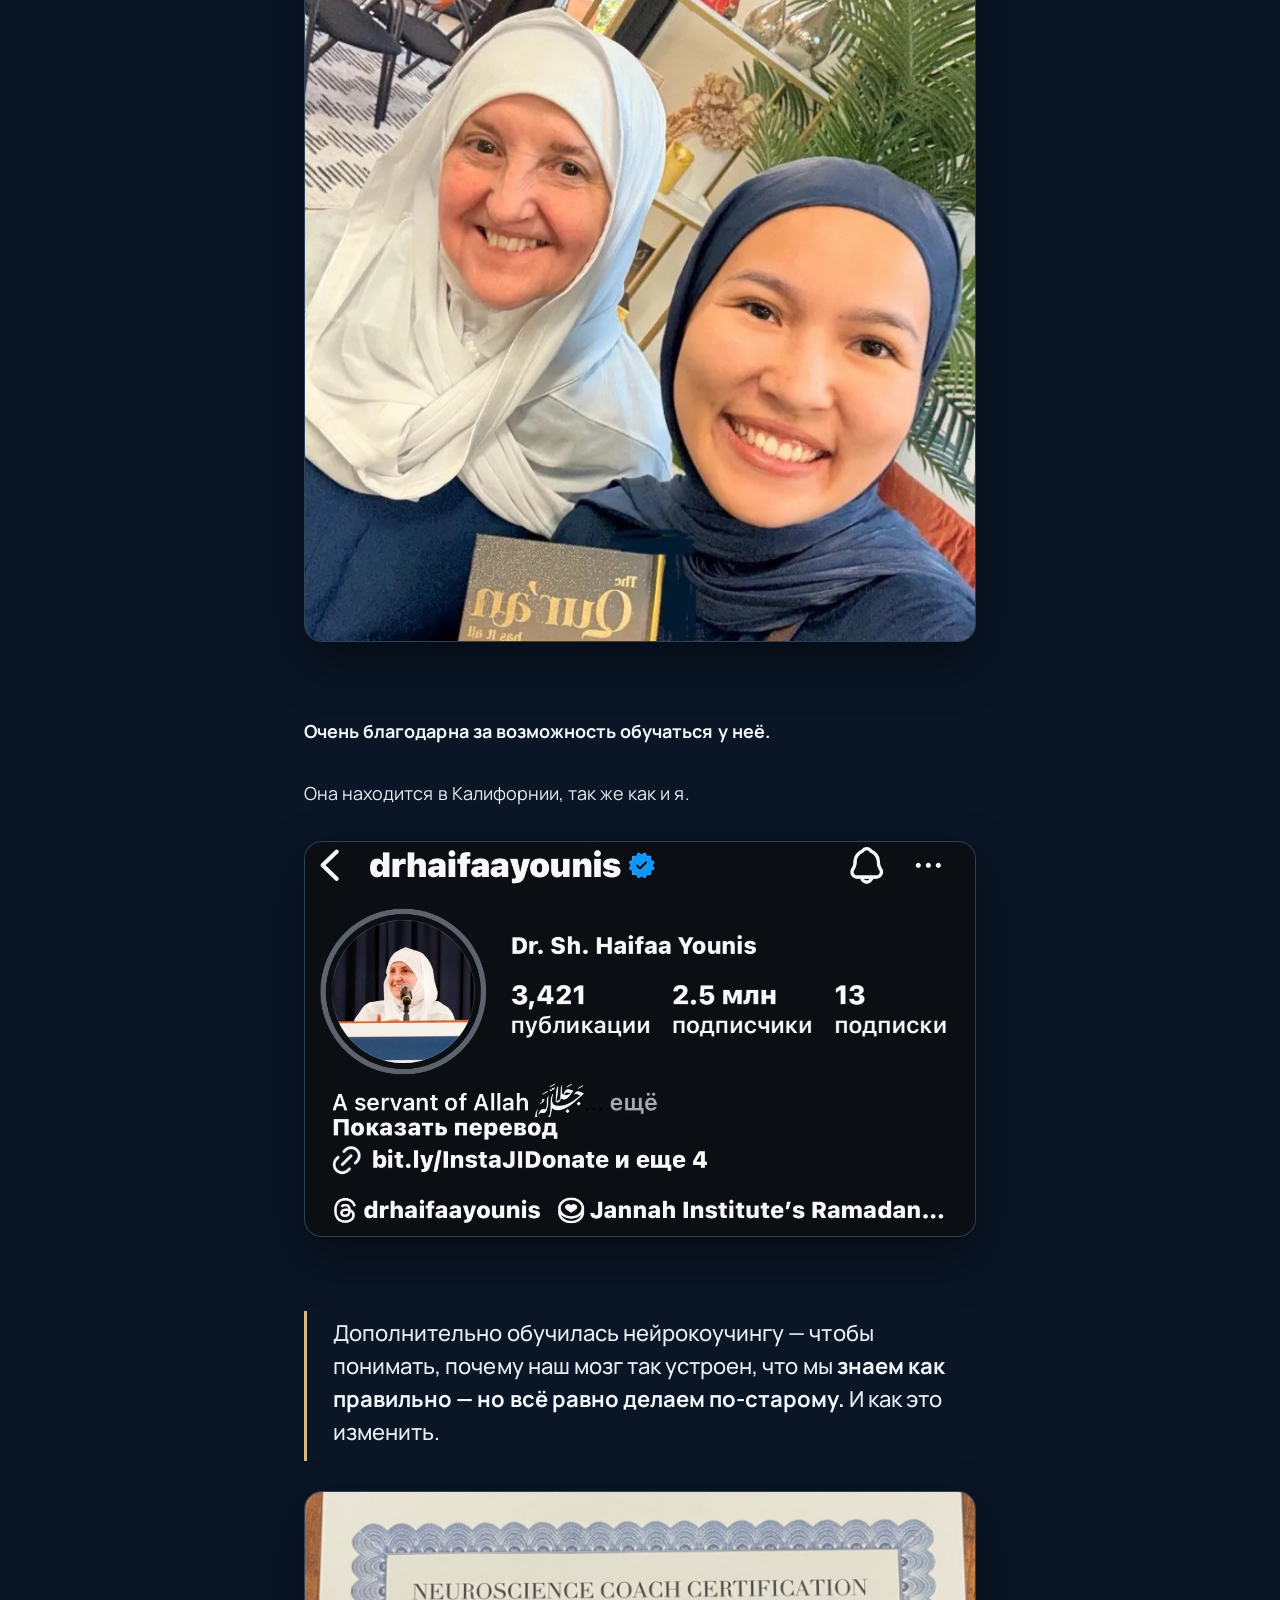
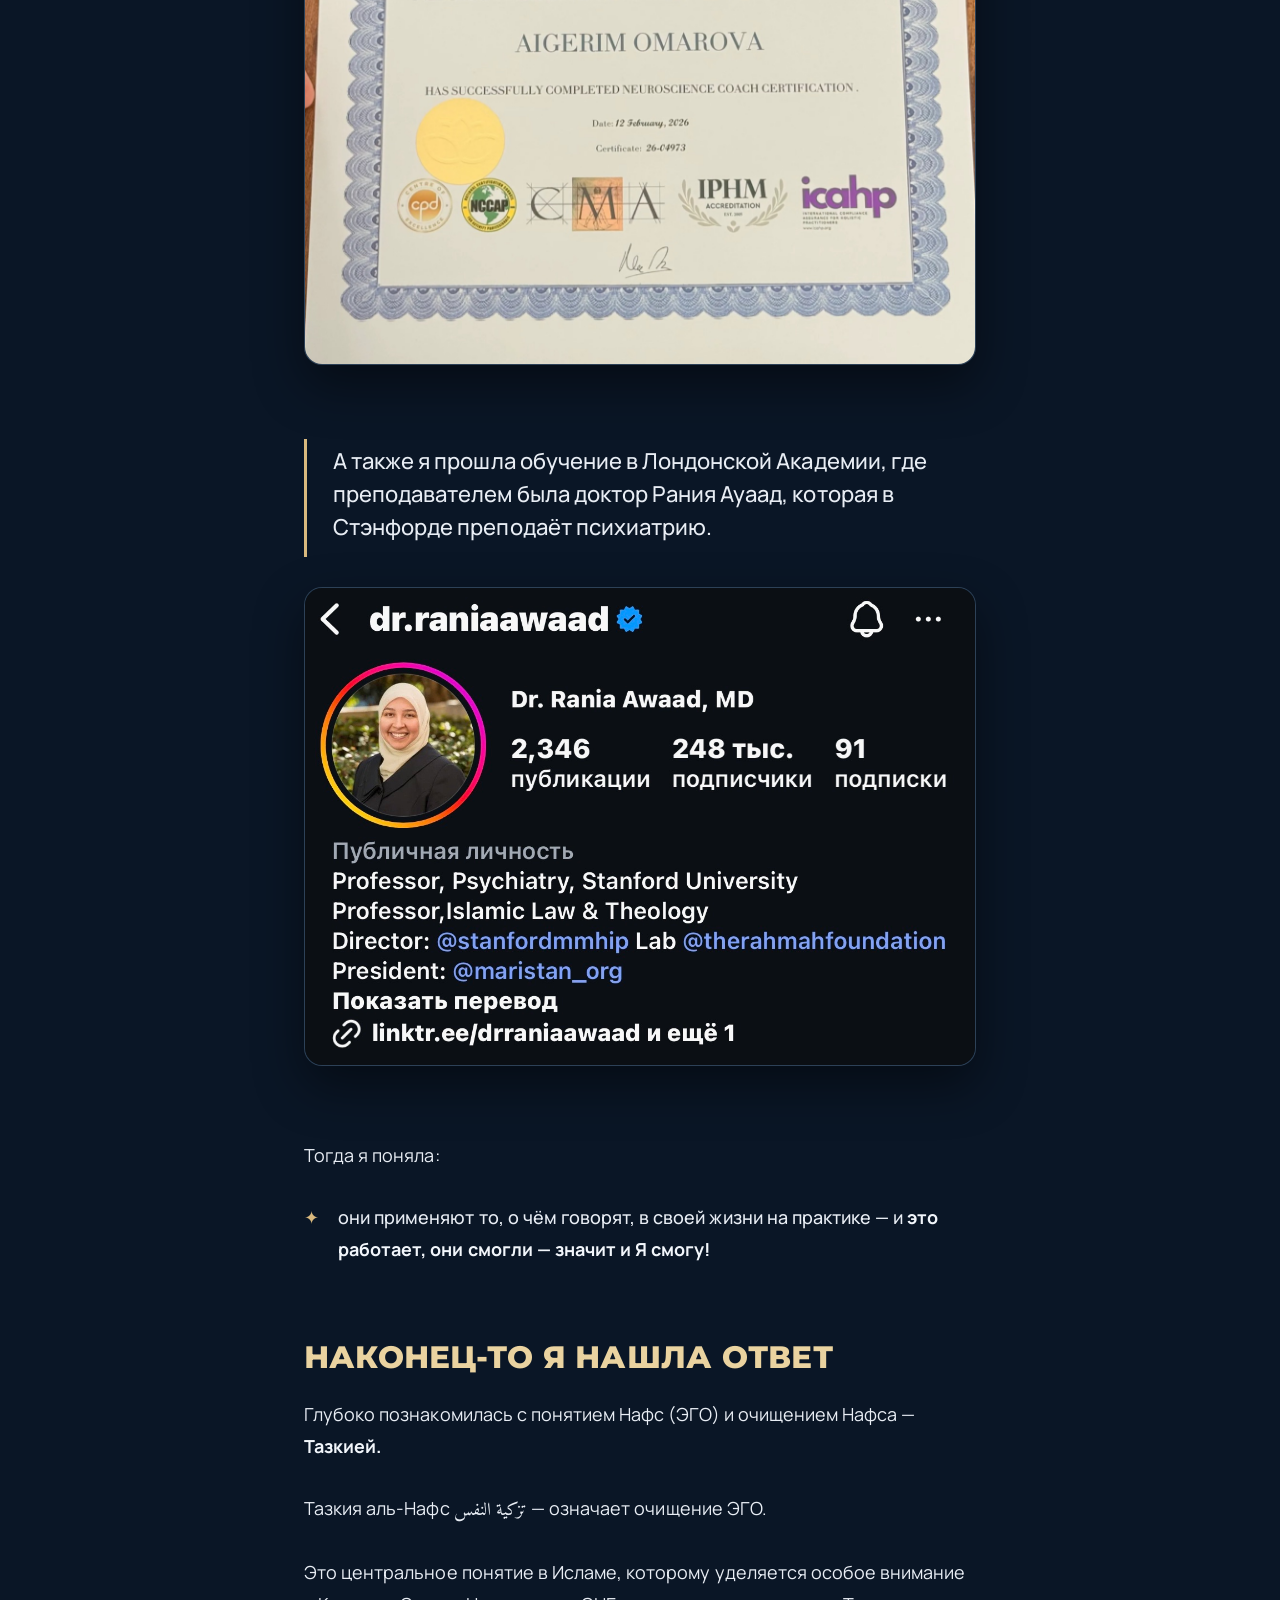
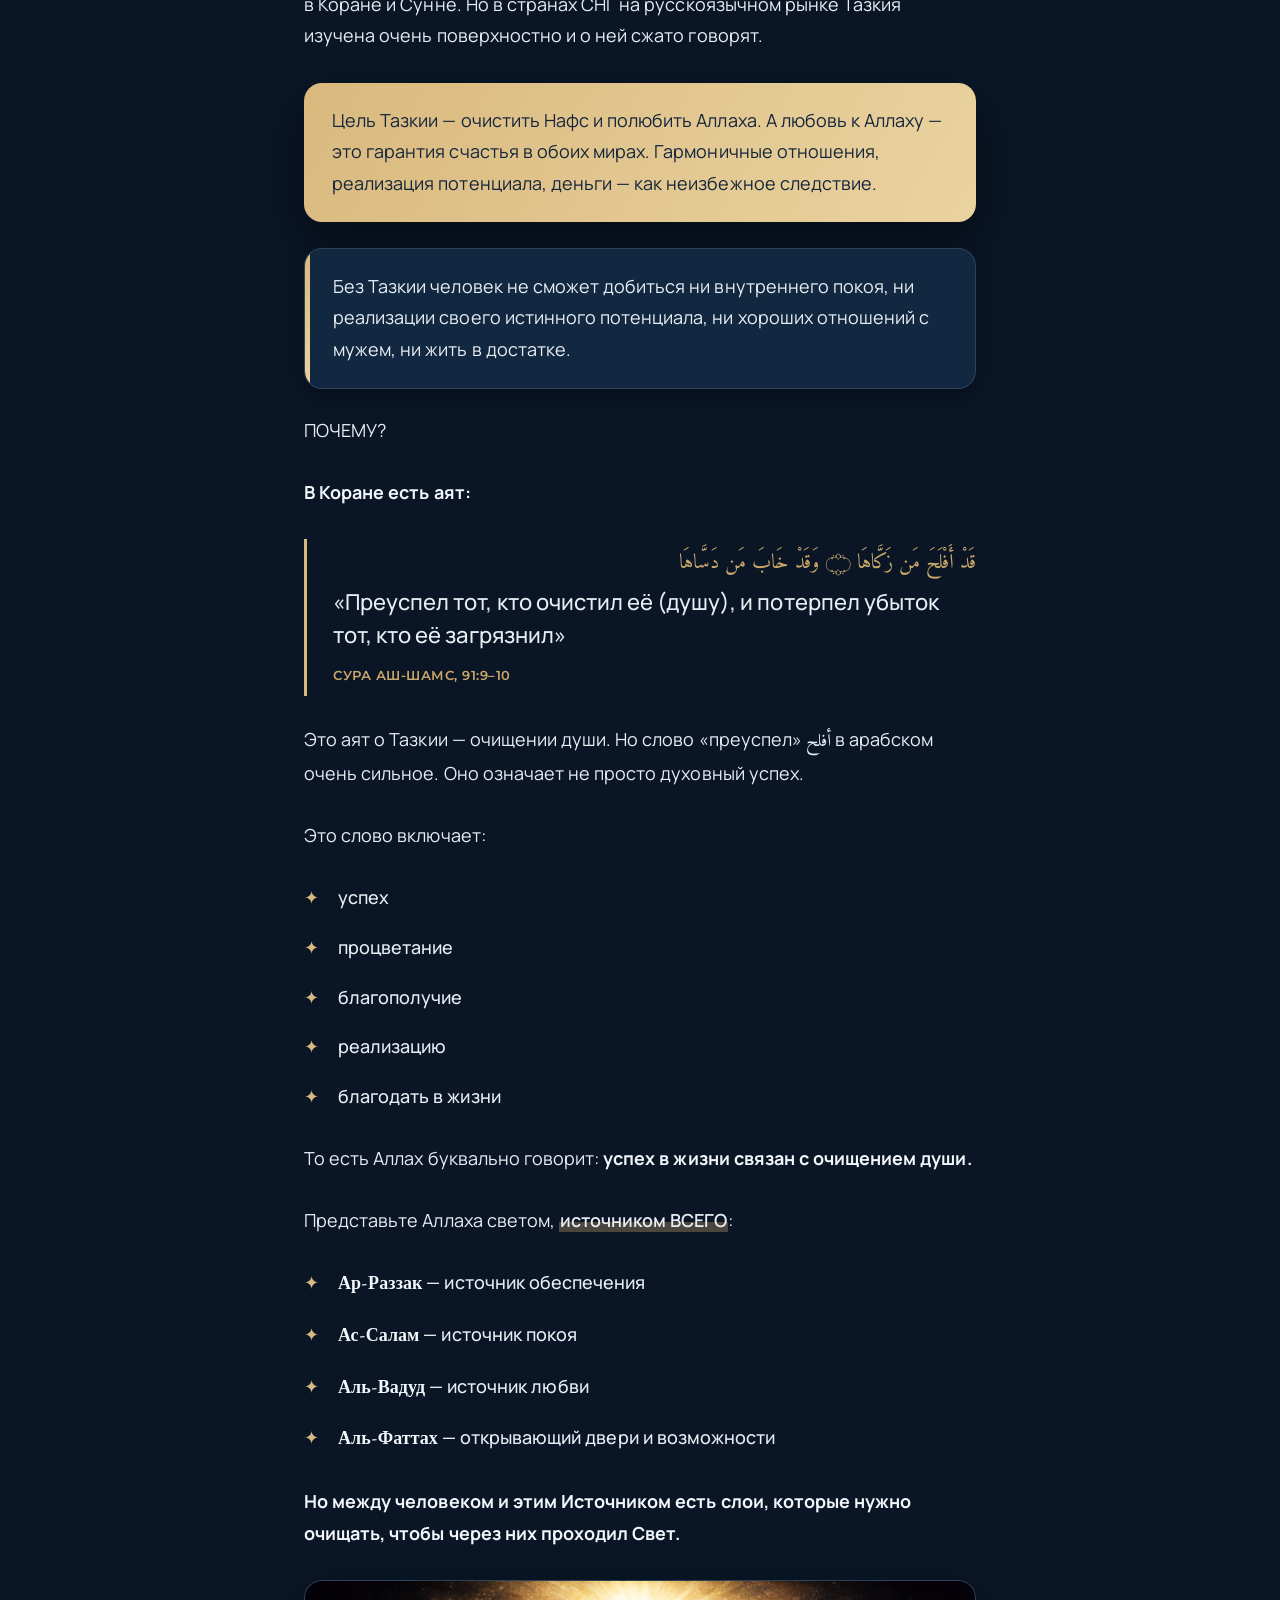
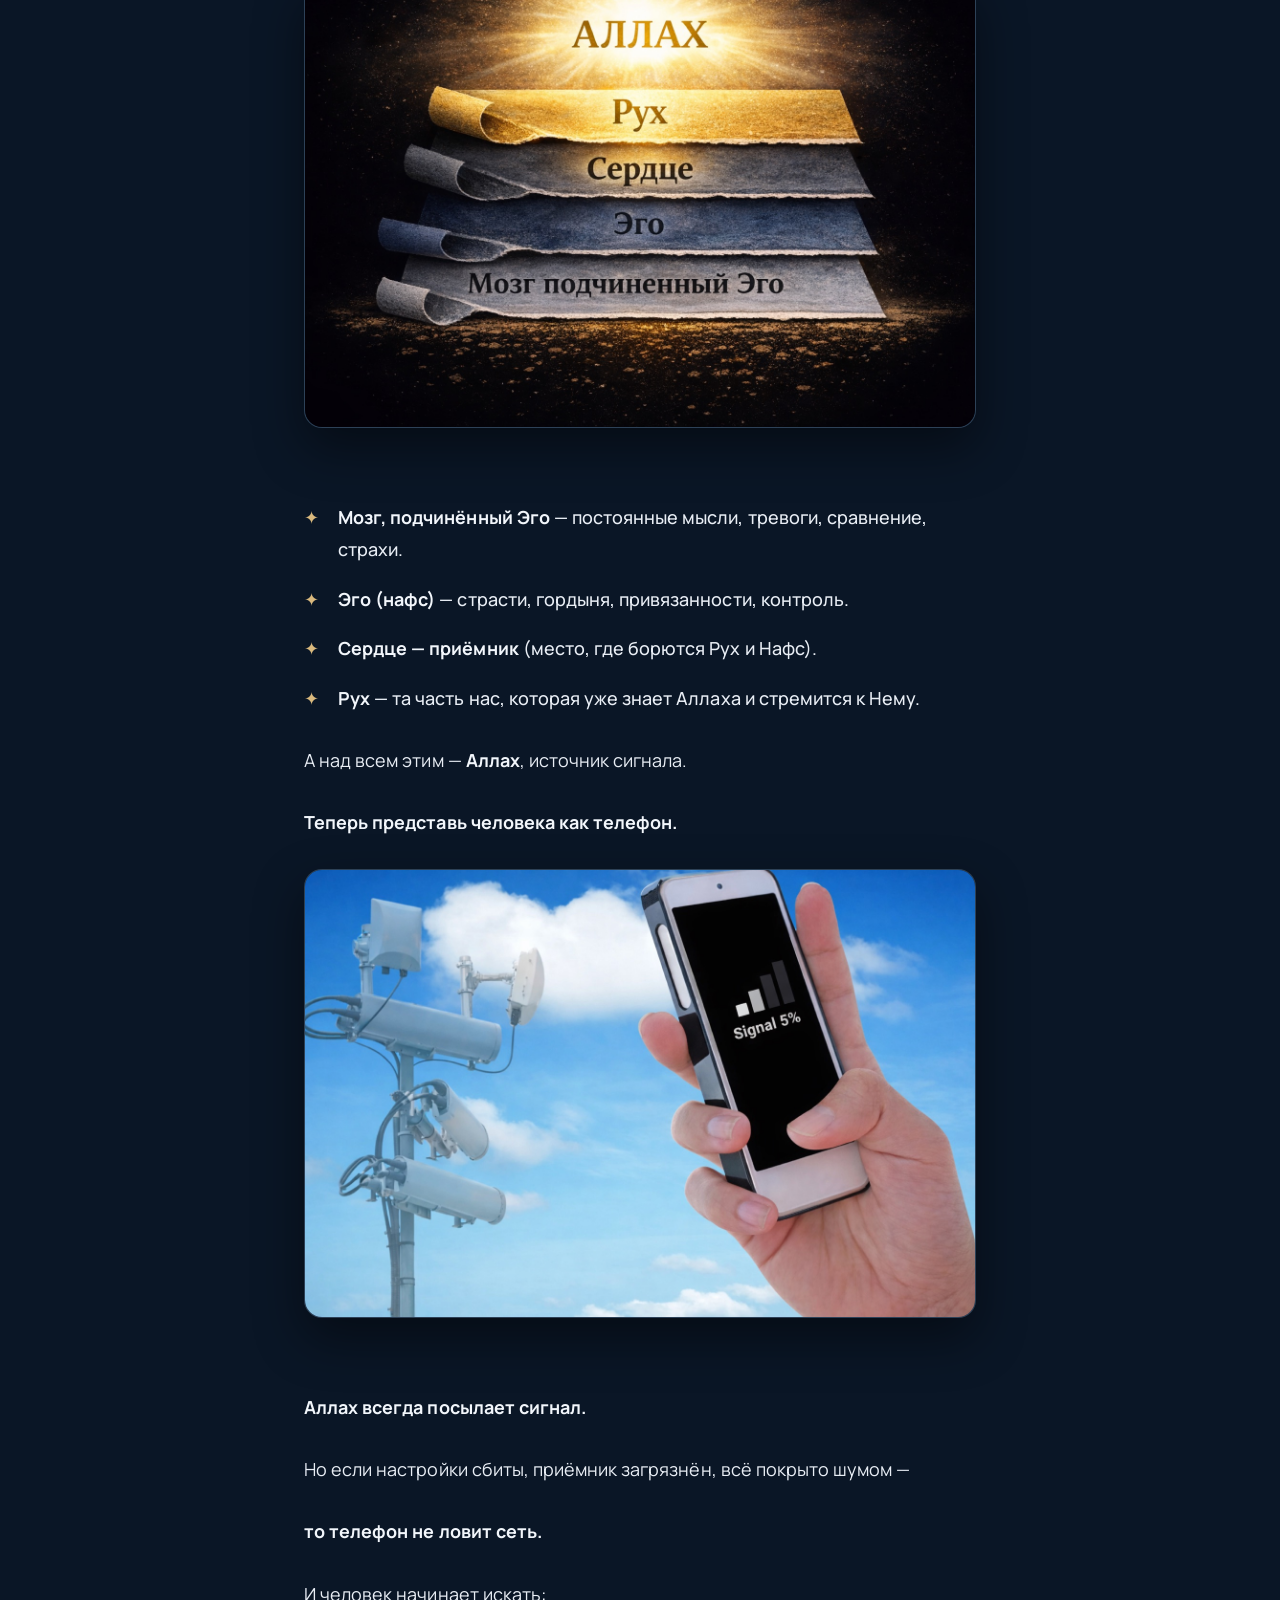
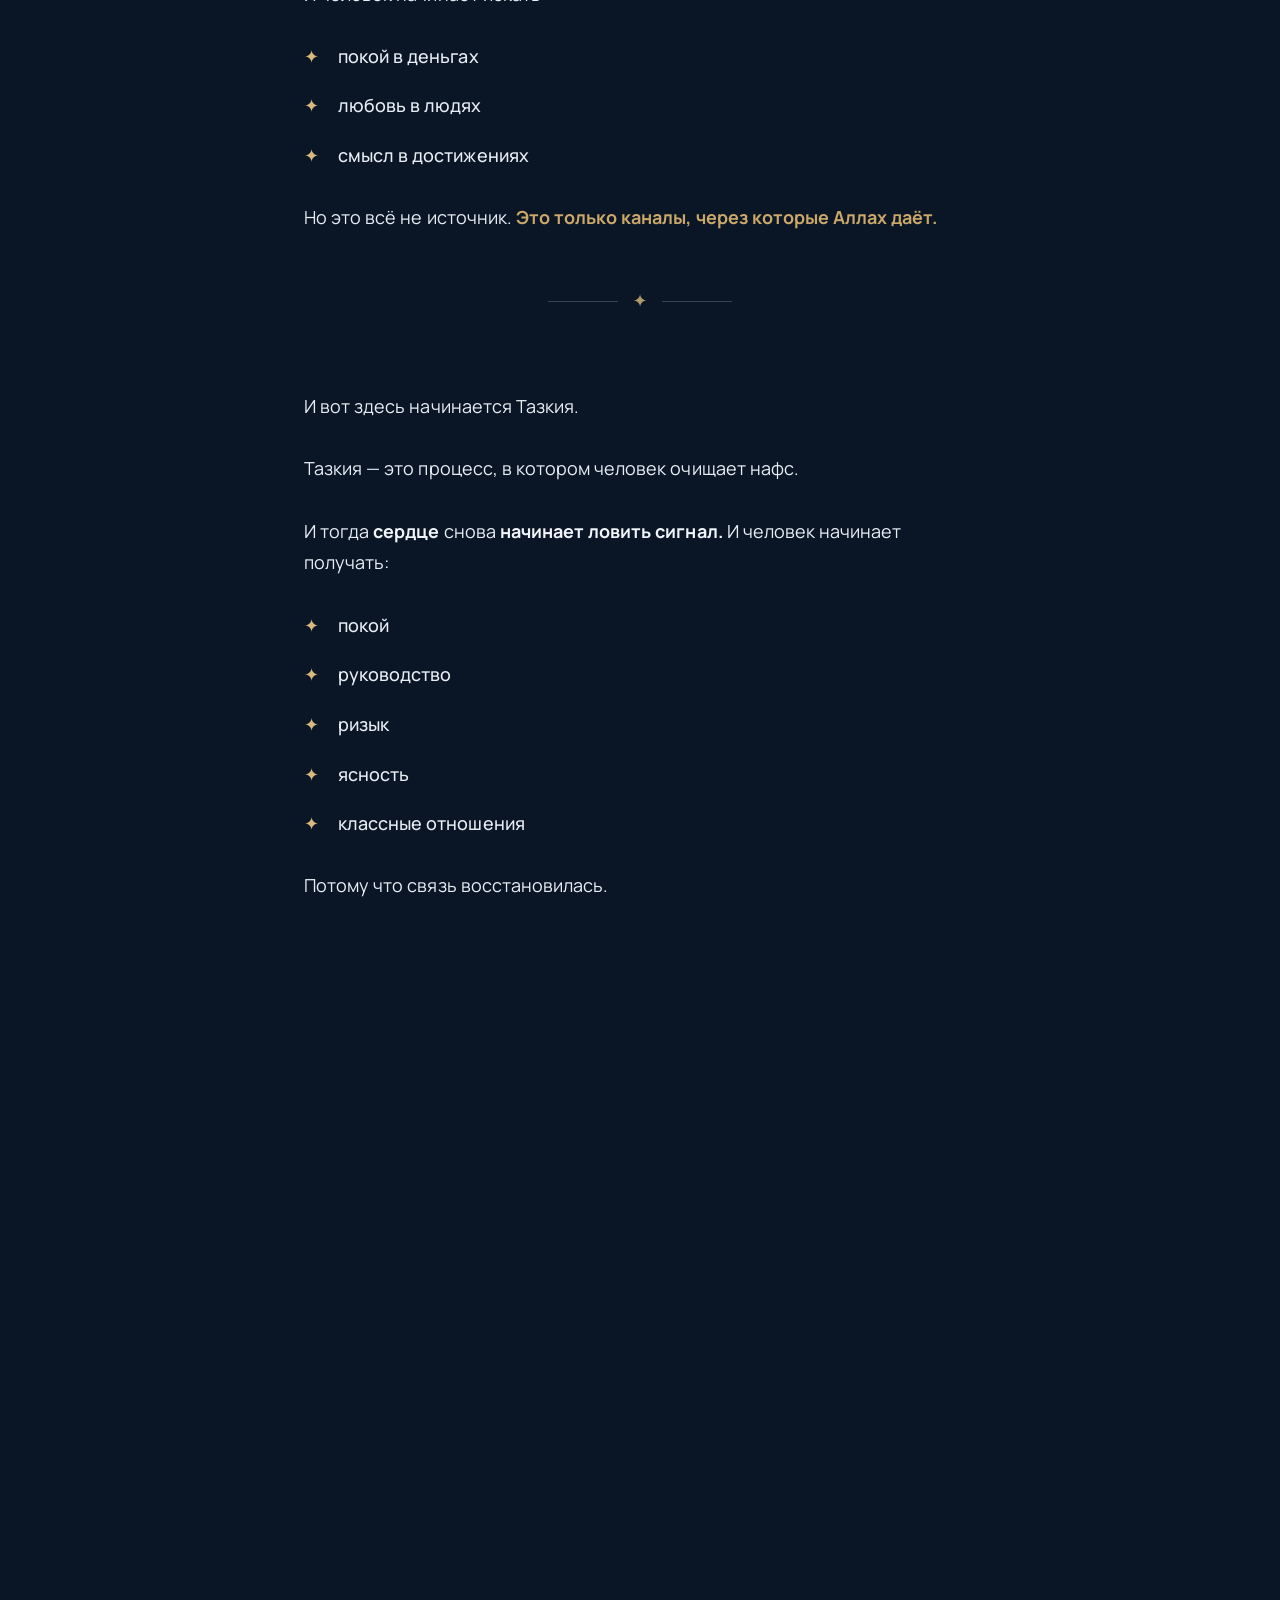
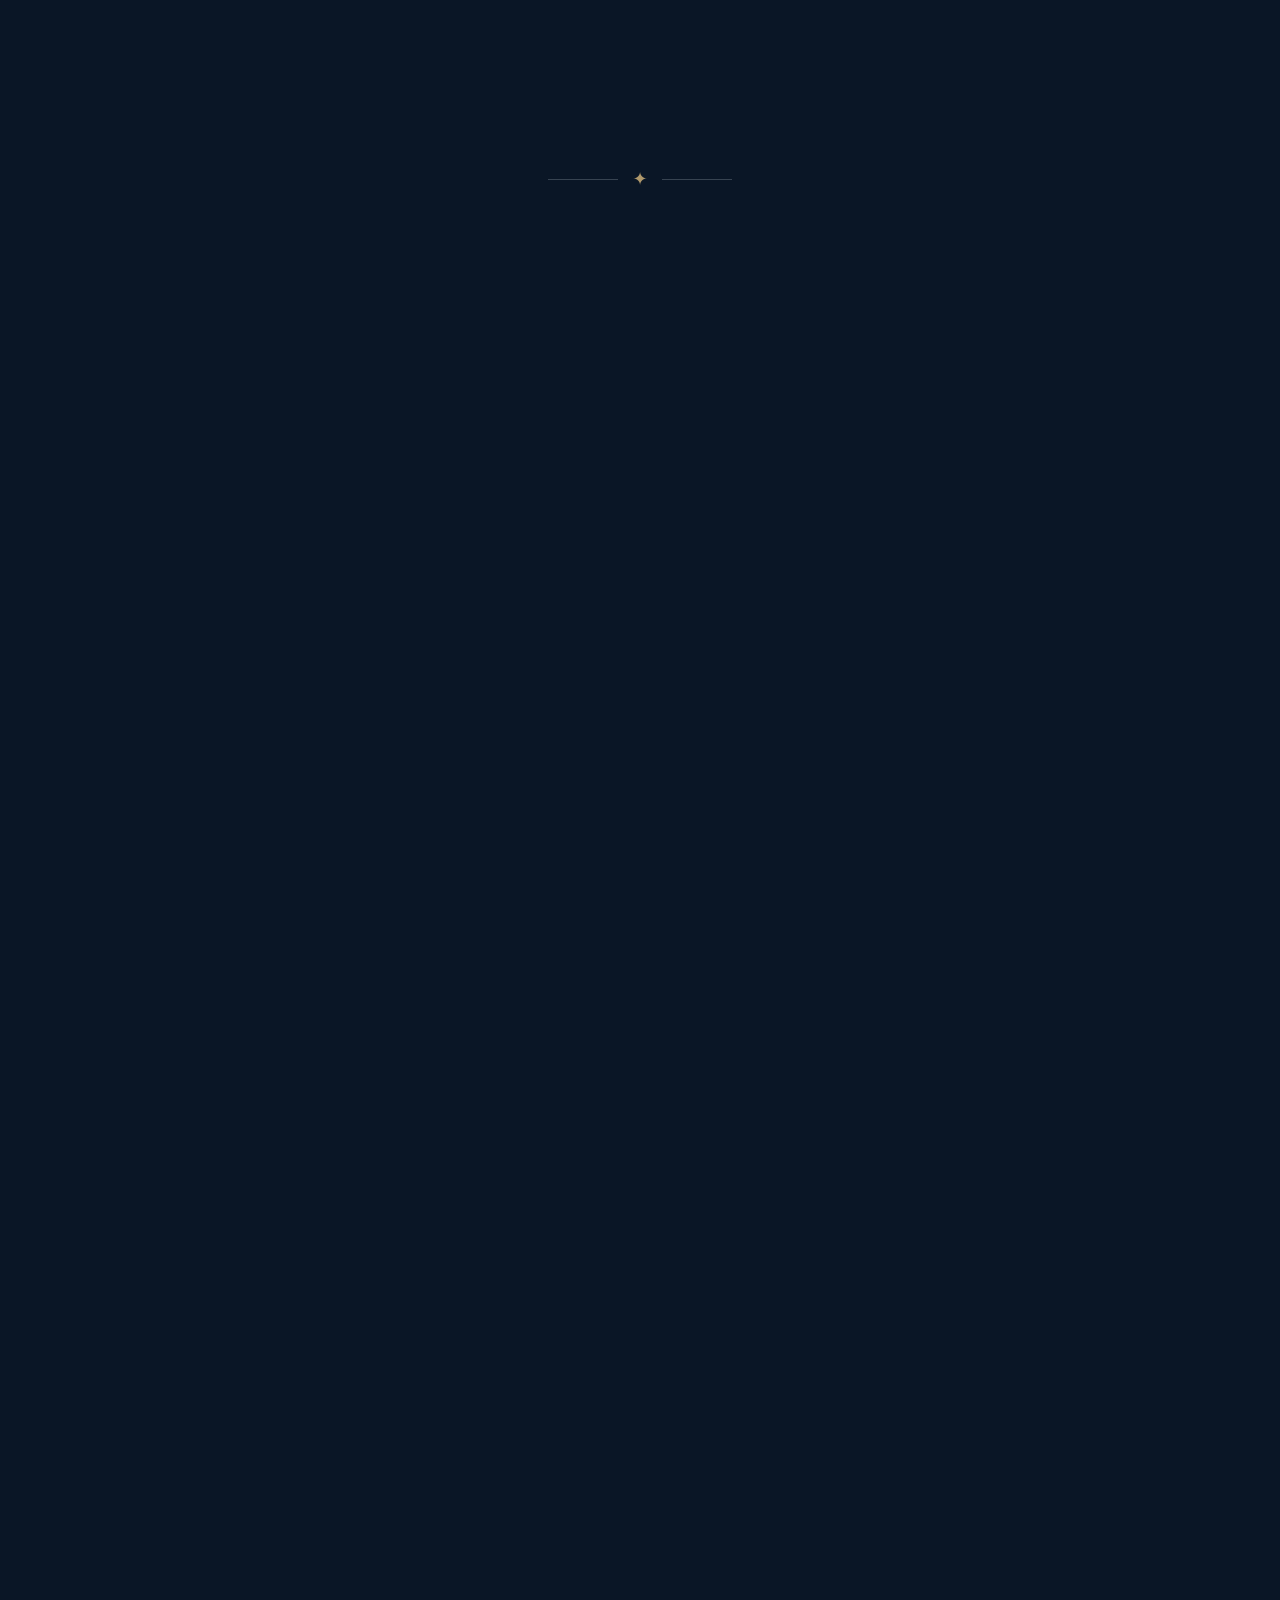
==== commit 969dc3af: "Add files via upload" ====
--- a/part-2.html
+++ b/part-2.html
@@ -3,11 +3,11 @@
 <head>
 <meta charset="UTF-8">
 <meta name="viewport" content="width=device-width, initial-scale=1.0">
-<title>Часть 2 — Почему это работает · Работа с Нафсом</title>
+<title>Часть 2 — Я сама купилась на это · Работа с Нафсом</title>
 <meta name="description" content="Личная история: путь от Культуры Достигаторства к Тазкии — очищению Нафса. Часть 2.">
 <link rel="preconnect" href="https://fonts.googleapis.com">
 <link rel="preconnect" href="https://fonts.gstatic.com" crossorigin>
-<link href="https://fonts.googleapis.com/css2?family=Playfair+Display:ital,wght@0,500;0,600;0,700;0,800;0,900;1,500;1,600;1,700&family=Manrope:wght@400;500;600;700;800&family=Montserrat:wght@600;700;800;900&family=Caveat:wght@600;700&family=Amiri:wght@400;700&display=swap" rel="stylesheet">
+<link href="https://fonts.googleapis.com/css2?family=Manrope:wght@400;500;600;700;800&family=Montserrat:wght@600;700;800;900&family=Caveat:wght@600;700&family=Amiri:wght@400;700&display=swap" rel="stylesheet">
 <link rel="stylesheet" href="styles.css">
 </head>
 <body>
@@ -17,214 +17,287 @@
   <div class="wrap">
     <span class="eyebrow reveal">Часть 2 · Почему это работает</span>
     <h1 class="reveal">Я сама купилась на это</h1>
-    <p class="sub reveal">Личная история — почему я начала искать</p>
-    <div class="callout reveal" style="margin-top:26px">
-      <p>Мне сейчас 30 лет. И с 18 лет я жила в Культуре Достигаторства — почти всю свою осознанную
-      жизнь. Работала с 18 лет, не наслаждаясь студенчеством. Без близких подруг. Без отдыха.
-      Только вперёд: <em>терпи сейчас, получишь потом, достигни — и будет счастье.</em></p>
-    </div>
   </div>
 </header>
 
 <main class="wrap">
 
   <section class="block reveal">
-    <h2>В 22 года я достигла всего, о чём мечтала с детства</h2>
-    <ul class="checklist">
+    <p>Мне сейчас 30 лет. И с 18 лет я жила в Культуре Достигаторства — почти всю свою осознанную
+    жизнь.</p>
+    <p>Я работала с 18 лет, не наслаждаясь студенческой жизнью.</p>
+    <p>Без близких подруг. Без отдыха.</p>
+    <p>Только вперёд — терпи сейчас, получишь потом, достигни и будет счастье.</p>
+
+    <p><strong>В 22 года, по воле Аллаха, я достигла абсолютно ВСЕГО, о чём МЕЧТАЛА с детства.</strong></p>
+    <ul class="ticks">
       <li>Переезд в Калифорнию</li>
-      <li>Работа в ТОП-3 американской компании</li>
+      <li>Работа в ТОП-3 Американской компании</li>
+    </ul>
+  </section>
+
+  <figure class="img reveal">
+    <img src="images/p2-california.jpg" alt="Достижения: переезд в Калифорнию, работа в топ-компании" loading="lazy">
+  </figure>
+  <figure class="img reveal">
+    <img src="images/p2-badge.jpg" alt="Бейдж из офиса в небоскрёбе Лос-Анджелеса" loading="lazy">
+    <figcaption>мой бейджик с офиса в небоскрёбе Лос-Анджелеса</figcaption>
+  </figure>
+
+  <section class="block reveal">
+    <ul class="ticks">
       <li>Миллион долларов на маркетплейсе Etsy</li>
-      <li>Вышла замуж и стала мамой</li>
-      <li>Дорогие путешествия и инвестиции в недвижимость</li>
-    </ul>
-  </section>
-
-  <figure class="img reveal">
-    <img src="images/p2-california.jpg" alt="Достижения: переезд в Калифорнию, работа в топ-компании" loading="lazy">
-  </figure>
-  <figure class="img reveal">
-    <img src="images/p2-badge.jpg" alt="Бейдж из офиса в небоскрёбе Лос-Анджелеса" loading="lazy">
-    <figcaption>Мой бейдж из офиса в небоскрёбе Лос-Анджелеса</figcaption>
-  </figure>
-
-  <div class="gallery reveal">
+      <li>Вышла замуж</li>
+      <li>Стала мамой</li>
+    </ul>
+    <p>Дорогие путешествия и Инвестиции в Недвижимость.</p>
+  </section>
+
+  <figure class="img reveal">
     <img src="images/p2-collage1.jpg" alt="Заработок на Etsy, свадьба, путешествия" loading="lazy">
+    <figcaption>скрин заработка на Etsy, свадьба, путешествия</figcaption>
+  </figure>
+  <figure class="img reveal">
     <img src="images/p2-collage2.jpg" alt="Коллаж достижений" loading="lazy">
-    <img src="images/p2-collage3.jpg" alt="Коллаж результатов" loading="lazy">
-  </div>
-
-  <section class="block reveal">
-    <p>Казалось бы — живи и радуйся. Но дыра в душе стала ещё больше. На лице улыбка —
-    внутри <span class="mark">пусто и бессмысленно</span>.</p>
-    <p>В Америке мне диагностировали депрессию. На фоне ужасного психоэмоционального состояния
-    тело тоже отреагировало, и я начала болеть. Меня отправили в скорую (в Америке это ER),
-    взяли анализы и сообщили: <em>«У вас, возможно, рак»</em>.</p>
-    <p>Я надеялась, что все эти достижения сделают меня счастливой и дадут покой. И — разочаровалась.</p>
+  </figure>
+
+  <section class="block reveal">
+    <p class="lead"><strong>Казалось бы — живи и радуйся.</strong></p>
+    <h2>Но дыра в душе стала ещё больше</h2>
+    <h2>На лице улыбка — внутри ПУСТО и бессмысленно</h2>
+    <p>В Америке мне диагностировали депрессию. И, видимо, на фоне ужасного психоэмоционального
+    состояния моё тело тоже отреагировало, и я начала болеть.</p>
+    <p>Меня отправили в скорую помощь — в Америке это называется ER — и там, взяв анализы крови
+    и мочи, мне сообщили: «у Вас, возможно, рак».</p>
+    <p><strong>Изначально надеявшись, что все эти достижения сделают меня счастливой и дадут
+    покой в душе — я разочаровалась.</strong></p>
 
     <div class="callout hot reveal">
       <span class="lbl">Главный вывод</span>
-      <p>На своём опыте я убедилась, что <strong>материальный мир не способен удовлетворить
-      потребности души, созданной для вечности.</strong></p>
-    </div>
-
-    <p>И я начала искать Бога. Диагноз «рак» (как оказалось потом — ложный) подтолкнул меня
-    ещё больше на поиски смысла жизни.</p>
-    <p>Я вернулась в Ислам. На тот момент это спасло, дало смысл, дало понимание — зачем жить.
-    Но через пару лет всё стало неискренним. Просто ритуалами. Намаз есть. Хиджаб есть.
-    А огонь — потерялся. Внутри та же пустота, только теперь с <em>чувством вины сверху</em>.</p>
-
+      <p>На своём опыте убедилась, что материальный мир не способен удовлетворить потребности
+      души, созданной для вечности.</p>
+    </div>
+
+    <span class="hand reveal">и я начала искать Бога</span>
+
+    <p>Диагноз «рак» (как оказалось потом — ложный) подтолкнул меня ещё больше на
+    <strong>поиски смысла жизни.</strong></p>
+    <p>Я вернулась в Ислам. И на тот момент нашла многие ответы — это спасло, дало смысл, дало
+    понимание, зачем жить.</p>
+    <p>Но через пару лет всё стало таким <strong>неискренним.</strong> Просто ритуалами.</p>
+    <p>Намаз есть. Хиджаб есть. А огонь — потерялся. Внутри та же пустота. Просто теперь с
+    <strong>чувством вины сверху.</strong></p>
+    <p>И тогда я задала Аллаху <span class="ar">ﷻ</span> вопрос:</p>
+    <p><strong>Как чувствовать Твою Любовь и Покой, который даёшь Ты?</strong> Я начала копать глубже.</p>
+    <p>Сначала наткнулась на СНГ-шных «исламских психологов» — которые за 3 недели обучились
+    этому мастерству, не сильно углубились, и самое печальное было узнать, что в жизни они не
+    применяют то, о чём говорят — то есть знают только в теории. Я потратила годы на наставничества
+    и консультации у таких психологов, и в итоге:</p>
+    <ul class="checklist">
+      <li>советы были не практичными, не применимыми к реальной жизни, где-то даже не соответствующие Корану и Сунне</li>
+      <li>так жёстко подходили к Нафсу (ЭГО), что порой было желание уйти из Ислама — потому что после сессий оставалась с чувством «со мной всё не так, я неисправима», оттуда уход в самобичевание и руки опускались</li>
+      <li>очень разочаровалась, думала: неужели нет тех, кто в жизни применяет то, о чём говорит, и у них получается?</li>
+    </ul>
+    <p><strong>Тогда начала искать зарубежных устазов (учителей, наставников).</strong></p>
+    <p>Но мне важно было найти Наставника, у которого жизнь соответствует Корану и Сунне, который
+    учит, но сначала следует этому сам и убедился на себе, что это работает. И вот одна из моих
+    устазов (учителей) — это <strong>доктор Хайфа Юнус</strong>.</p>
+  </section>
+
+  <figure class="img reveal">
+    <img src="images/p2-collage3.jpg" alt="Обучение у доктора Хайфы Юнус" loading="lazy">
+  </figure>
+  <figure class="img reveal">
+    <img src="images/p2-haifa-thanks.jpg" alt="Благодарность за обучение" loading="lazy">
+  </figure>
+
+  <section class="block reveal">
+    <p><strong>Очень благодарна за возможность обучаться у неё.</strong></p>
+    <p>Она находится в Калифорнии, так же как и я.</p>
+  </section>
+
+  <figure class="img reveal">
+    <img src="images/p2-haifa.jpg" alt="С доктором Хайфой Юнус" loading="lazy">
+  </figure>
+
+  <section class="block reveal">
     <div class="quote reveal">
-      <p>Как чувствовать Твою Любовь и Покой, которые даёшь Ты?</p>
-      <span class="src">— вопрос, который я задала Аллаху ﷻ</span>
-    </div>
-
-    <p>Я начала копать глубже. Сначала наткнулась на СНГ-шных «исламских психологов», которые
-    за 3 недели обучились мастерству — и, самое печальное, сами в жизни не применяли то, о чём
-    говорят. Советы были непрактичными, иногда не соответствующими Корану и Сунне. Так жёстко
-    подходили к Нафсу, что порой было желание уйти из Ислама — оставалась с чувством
-    «со мной всё не так, я неисправима».</p>
-    <p>Тогда я начала искать зарубежных устазов (учителей). Мне было важно найти Наставника,
-    чья жизнь соответствует Корану и Сунне, кто сначала следует этому сам. И одной из моих
-    устазов стала <strong>доктор Хайфа Юнус</strong>.</p>
-  </section>
-
-  <figure class="img reveal">
-    <img src="images/p2-haifa-thanks.jpg" alt="Обучение у доктора Хайфы Юнус" loading="lazy">
-  </figure>
-  <div class="gallery reveal" style="grid-template-columns:1fr 1fr;">
-    <img src="images/p2-haifa.jpg" alt="С доктором Хайфой Юнус" loading="lazy">
+      <p>Дополнительно обучилась нейрокоучингу — чтобы понимать, почему наш мозг так устроен, что
+      мы <strong>знаем как правильно — но всё равно делаем по-старому.</strong> И как это изменить.</p>
+    </div>
+  </section>
+
+  <figure class="img reveal">
+    <img src="images/p2-neuro.jpg" alt="Нейрокоучинг: как устроен мозг" loading="lazy">
+  </figure>
+
+  <section class="block reveal">
+    <div class="quote reveal">
+      <p>А также я прошла обучение в Лондонской Академии, где преподавателем была доктор Рания
+      Ауаад, которая в Стэнфорде преподаёт психиатрию.</p>
+    </div>
+  </section>
+
+  <figure class="img reveal">
     <img src="images/p2-london.jpg" alt="Обучение в Лондонской Академии" loading="lazy">
-  </div>
-
-  <section class="block reveal">
-    <p>Дополнительно я обучилась <strong>нейрокоучингу</strong> — чтобы понимать, почему наш мозг
-    так устроен, что мы знаем, как правильно, но всё равно делаем по-старому. И как это изменить.</p>
-  </section>
-
-  <figure class="img reveal">
-    <img src="images/p2-neuro.jpg" alt="Нейрокоучинг: как устроен мозг" loading="lazy">
-  </figure>
-
-  <section class="block reveal">
-    <p>А также прошла обучение в Лондонской Академии, где преподавала доктор Рания Ауаад,
-    которая преподаёт психиатрию в Стэнфорде.</p>
+  </figure>
+
+  <section class="block reveal">
+    <p>Тогда я поняла:</p>
+    <ul class="checklist">
+      <li>они применяют то, о чём говорят, в своей жизни на практике — и
+      <strong>это работает, они смогли — значит и Я смогу!</strong></li>
+    </ul>
+  </section>
+
+  <section class="block reveal">
+    <h2>Наконец-то я нашла ответ</h2>
+    <p>Глубоко познакомилась с понятием Нафс (ЭГО) и очищением Нафса — <strong>Тазкией.</strong></p>
+    <p>Тазкия аль-Нафс <span class="ar">تزكية النفس</span> — означает очищение ЭГО.</p>
+    <p>Это центральное понятие в Исламе, которому уделяется особое внимание в Коране и Сунне.
+    Но в странах СНГ на русскоязычном рынке Тазкия изучена очень поверхностно и о ней сжато говорят.</p>
+
+    <div class="callout hot reveal">
+      <p>Цель Тазкии — очистить Нафс и полюбить Аллаха. А любовь к Аллаху — это гарантия счастья
+      в обоих мирах. Гармоничные отношения, реализация потенциала, деньги — как неизбежное следствие.</p>
+    </div>
 
     <div class="callout reveal">
-      <p>Тогда я поняла: они <strong>применяют то, о чём говорят</strong>, в своей жизни — и это
-      работает. Они смогли — значит, и я смогу.</p>
-    </div>
-
-    <p>Я глубоко познакомилась с понятием Нафс (эго) и очищением Нафса — <strong>Тазкией</strong>.</p>
-
-    <div class="callout reveal">
-      <span class="lbl">Тазкия аль-Нафс · <span class="ar">تزكية النفس</span></span>
-      <p>Очищение эго. Это центральное понятие в Исламе, которому уделяется особое внимание
-      в Коране и Сунне. Но на русскоязычном рынке Тазкия изучена очень поверхностно.</p>
-    </div>
-
-    <p>Цель Тазкии — <span class="mark">очистить Нафс и полюбить Аллаха</span>. А любовь к Аллаху —
-    это гарантия счастья в обоих мирах. Гармоничные отношения, реализация потенциала, деньги —
-    как неизбежное следствие.</p>
-
+      <p>Без Тазкии человек не сможет добиться ни внутреннего покоя, ни реализации своего истинного
+      потенциала, ни хороших отношений с мужем, ни жить в достатке.</p>
+    </div>
+
+    <p>ПОЧЕМУ?</p>
+    <p><strong>В Коране есть аят:</strong></p>
     <div class="quote reveal">
       <span class="ar">قَدْ أَفْلَحَ مَن زَكَّاهَا ۝ وَقَدْ خَابَ مَن دَسَّاهَا</span>
       <p>«Преуспел тот, кто очистил её (душу), и потерпел убыток тот, кто её загрязнил»</p>
       <span class="src">Сура Аш-Шамс, 91:9–10</span>
     </div>
-
-    <p>Слово «преуспел» <span class="ar">أفلح</span> в арабском очень сильное. Оно означает не просто
-    духовный успех, а ещё и <strong>процветание, благополучие, реализацию, благодать в жизни</strong>.
-    То есть Аллах буквально говорит: успех в жизни связан с очищением души.</p>
+    <p>Это аят о Тазкии — очищении души. Но слово «преуспел» <span class="ar">أفلح</span>
+    в арабском очень сильное. Оно означает не просто духовный успех.</p>
+    <p>Это слово включает:</p>
+    <ul class="checklist">
+      <li>успех</li>
+      <li>процветание</li>
+      <li>благополучие</li>
+      <li>реализацию</li>
+      <li>благодать в жизни</li>
+    </ul>
+    <p>То есть Аллах буквально говорит: <strong>успех в жизни связан с очищением души.</strong></p>
+
+    <p>Представьте Аллаха светом, <span class="mark">источником ВСЕГО</span>:</p>
+    <ul class="checklist">
+      <li><strong class="ar" style="font-family:var(--arabic)">Ар-Раззак</strong> — источник обеспечения</li>
+      <li><strong class="ar" style="font-family:var(--arabic)">Ас-Салам</strong> — источник покоя</li>
+      <li><strong class="ar" style="font-family:var(--arabic)">Аль-Вадуд</strong> — источник любви</li>
+      <li><strong class="ar" style="font-family:var(--arabic)">Аль-Фаттах</strong> — открывающий двери и возможности</li>
+    </ul>
+    <p><strong>Но между человеком и этим Источником есть слои, которые нужно очищать, чтобы через
+    них проходил Свет.</strong></p>
+  </section>
+
+  <figure class="img reveal">
+    <img src="images/p2-light-layers.jpg" alt="Слои между человеком и Светом Аллаха" loading="lazy">
+  </figure>
+
+  <section class="block reveal">
+    <ul class="checklist">
+      <li><strong>Мозг, подчинённый Эго</strong> — постоянные мысли, тревоги, сравнение, страхи.</li>
+      <li><strong>Эго (нафс)</strong> — страсти, гордыня, привязанности, контроль.</li>
+      <li><strong>Сердце — приёмник</strong> (место, где борются Рух и Нафс).</li>
+      <li><strong>Рух</strong> — та часть нас, которая уже знает Аллаха и стремится к Нему.</li>
+    </ul>
+    <p>А над всем этим — <strong>Аллах</strong>, источник сигнала.</p>
+    <p><strong>Теперь представь человека как телефон.</strong></p>
+  </section>
+
+  <figure class="img reveal">
+    <img src="images/p2-phone.jpg" alt="Метафора телефона: Аллах посылает сигнал" loading="lazy">
+  </figure>
+
+  <section class="block reveal">
+    <p><strong>Аллах всегда посылает сигнал.</strong></p>
+    <p>Но если настройки сбиты, приёмник загрязнён, всё покрыто шумом —</p>
+    <p><strong>то телефон не ловит сеть.</strong></p>
+    <p>И человек начинает искать:</p>
+    <ul class="checklist">
+      <li>покой в деньгах</li>
+      <li>любовь в людях</li>
+      <li>смысл в достижениях</li>
+    </ul>
+    <p>Но это всё не источник. <span class="gold">Это только каналы, через которые Аллах даёт.</span></p>
   </section>
 
   <div class="sep"><span class="di">✦</span></div>
 
   <section class="block reveal">
-    <h2>Представь Аллаха светом — источником всего</h2>
-    <div class="cards reveal" style="grid-template-columns:1fr 1fr;">
-      <div class="card"><h3 class="ar" style="font-family:var(--arabic)">Ар-Раззак</h3><p class="muted">источник обеспечения</p></div>
-      <div class="card"><h3 class="ar" style="font-family:var(--arabic)">Ас-Салам</h3><p class="muted">источник покоя</p></div>
-      <div class="card"><h3 class="ar" style="font-family:var(--arabic)">Аль-Вадуд</h3><p class="muted">источник любви</p></div>
-      <div class="card"><h3 class="ar" style="font-family:var(--arabic)">Аль-Фаттах</h3><p class="muted">открывающий двери и возможности</p></div>
-    </div>
-    <p>Но между человеком и этим Источником есть слои, которые нужно очищать, чтобы через них
-    проходил Свет.</p>
-  </section>
-
-  <figure class="img reveal">
-    <img src="images/p2-light-layers.jpg" alt="Слои между человеком и Светом Аллаха" loading="lazy">
-  </figure>
-
-  <section class="block reveal">
-    <div class="cards reveal">
-      <div class="card"><h3>Мозг, подчинённый Эго</h3><p class="muted">постоянные мысли, тревоги, сравнение, страхи</p></div>
-      <div class="card"><h3>Эго (нафс)</h3><p class="muted">страсти, гордыня, привязанности, контроль</p></div>
-      <div class="card"><h3>Сердце — приёмник</h3><p class="muted">место, где борются Рух и Нафс</p></div>
-      <div class="card"><h3>Рух</h3><p class="muted">та часть нас, которая уже знает Аллаха и стремится к Нему</p></div>
-    </div>
-    <p>А над всем этим — <strong>Аллах</strong>, источник сигнала. Теперь представь человека
-    как телефон.</p>
-  </section>
-
-  <figure class="img reveal">
-    <img src="images/p2-phone.jpg" alt="Метафора телефона: Аллах посылает сигнал" loading="lazy">
-  </figure>
-
-  <section class="block reveal">
-    <p>Аллах всегда посылает сигнал. Но если настройки сбиты, приёмник загрязнён, всё покрыто шумом —
-    телефон не ловит сеть. И человек начинает искать покой в деньгах, любовь в людях, смысл
-    в достижениях. Но это всё не источник — это только <em>каналы</em>, через которые Аллах даёт.</p>
-
+    <p>И вот здесь начинается Тазкия.</p>
+    <p>Тазкия — это процесс, в котором человек очищает нафс.</p>
+    <p>И тогда <strong>сердце</strong> снова <strong>начинает ловить сигнал.</strong> И человек
+    начинает получать:</p>
+    <ul class="checklist">
+      <li>покой</li>
+      <li>руководство</li>
+      <li>ризык</li>
+      <li>ясность</li>
+      <li>классные отношения</li>
+    </ul>
+    <p>Потому что связь восстановилась.</p>
+  </section>
+
+  <figure class="img reveal">
+    <img src="images/p2-reconnect.jpg" alt="Восстановление связи с Источником" loading="lazy">
+  </figure>
+
+  <section class="block reveal">
     <div class="callout hot reveal">
-      <p>И вот здесь начинается <strong>Тазкия</strong> — процесс, в котором человек очищает нафс.
-      И тогда сердце снова начинает ловить сигнал: покой, руководство, ризык, ясность, классные
-      отношения. <strong>Потому что связь восстановилась.</strong></p>
-    </div>
-  </section>
-
-  <figure class="img reveal">
-    <img src="images/p2-reconnect.jpg" alt="Восстановление связи с Источником" loading="lazy">
-  </figure>
-
-  <section class="block reveal">
-    <div class="result reveal">
-      <span class="rt">Вывод</span>
-      <p>Тазкия — это процесс очищения эго. Зачем его очищать? Чтобы сердце-приёмник смогло получить
-      то, что ему нужно, от Источника — Аллаха. <em>P.S. Избавиться от эго или «убить» его невозможно —
-      его можно только очищать.</em></p>
-    </div>
-
-    <p>Чтобы помочь людям максимально эффективно, в своём подходе я объединяю
-    <span class="mark">нейрокоучинг и работу с Нафсом через Тазкию</span>.</p>
-
-    <div class="callout reveal">
-      <span class="lbl">За год использования этого метода</span>
-      <p>Мы с мужем открыли <strong>3 халяль-ресторана в США</strong> и накормили более
-      <strong>1 000 000</strong> мусульман и немусульман халяльной и органик-едой. Вышли на новый
-      уровень принятия себя и друг друга. Научились достигать через баракат, а не через
-      достигаторство.</p>
-    </div>
-
-    <p>И конечно, я занимаюсь любимым делом: помогаю людям приближаться к Аллаху. А деньги как
-    следствие — всегда есть, но они не самоцель.</p>
-  </section>
-
-  <div class="gallery reveal">
+      <span class="lbl">Вывод</span>
+      <p>ТАЗКИЯ — это процесс очищения ЭГО. Зачем его очищать? Чтобы сердце (приёмник) смогло
+      получить то, что ему нужно, от Источника — Аллаха.</p>
+    </div>
+    <p class="muted">P.S. Избавиться от эго или «убить» Эго невозможно — его можно только очищать.</p>
+  </section>
+
+  <div class="sep"><span class="di">✦</span></div>
+
+  <section class="block reveal">
+    <div class="quote reveal">
+      <p>Чтобы помочь людям максимально эффективно — в своём подходе я объединяю нейрокоучинг
+      и работу с Нафсом через Тазкию.</p>
+    </div>
+    <p><strong>За ГОД использования этого метода мы с мужем открыли 3 Халяль-Ресторана в США
+    и накормили более 1 000 000 мусульман и немусульман халяльной и органик-едой, вышли на новый
+    уровень принятия <span class="mark">себя и друг друга,</span> научились достигать через баракат,
+    а не через культуру достигаторства.</strong></p>
+    <p><strong>И конечно же — я занимаюсь любимым делом: помогаю людям приближаться к Аллаху.</strong></p>
+    <p><strong>А деньги как следствие — всегда есть, но они не являются самоцелью.</strong></p>
+  </section>
+
+  <figure class="img reveal">
     <img src="images/p2-restaurant1.jpg" alt="Халяль-ресторан" loading="lazy">
+  </figure>
+  <figure class="img reveal">
     <img src="images/p2-restaurant2.jpg" alt="Халяль-ресторан" loading="lazy">
+  </figure>
+  <figure class="img reveal">
     <img src="images/p2-restaurant3.jpg" alt="Любимое дело" loading="lazy">
-  </div>
+  </figure>
+
+  <section class="block reveal">
+    <div class="callout hot reveal">
+      <p><strong>ИТАК, ПЕРЕХОДИМ К ПРИНЦИПАМ ТАЗКИИ И МЕТОДА.</strong><br>
+      <strong>ЧТО БОГАТЕЙШИЙ СПОДВИЖНИК <span class="ar">رضي الله عنه</span> ПРОРОКА
+      <span class="ar">ﷺ</span> ЗНАЛ, ЧЕГО ТЫ НЕ ЗНАЕШЬ?</strong></p>
+    </div>
+  </section>
 
   <div class="next reveal">
-    <div class="pre">Переходим к принципам Тазкии и метода</div>
+    <div class="pre">3 важных принципа, меняющие жизнь</div>
     <a class="btn" href="part-3.html">Читать Часть 3 <span class="arr">→</span></a>
   </div>
 
 </main>
-
-<footer class="foot">
-  Проект «Айа» · Работа с Нафсом через Тазкию · Часть 2 из 4
-</footer>
 
 <script src="script.js"></script>
 </body>
--- a/styles.css
+++ b/styles.css
@@ -1,26 +1,27 @@
 /* ===========================================================
    Проект Айа — лонгрид «Работа с Нафсом»
-   Дизайн-система: тёплый песок + мягкое золото. Адаптивно.
+   Дизайн-система: ночная синь + золото, звёздная текстура. Адаптивно.
    =========================================================== */
 
 :root{
-  /* фоны */
-  --bg:#F5EFE6;
-  --bg2:#FBF7F0;
-  --card:#FFFFFF;
-  /* акцент */
-  --gold:#C9A36A;
-  --gold-2:#E0C79B;
-  --gold-deep:#A8814C;   /* для мелкого текста-акцента (читаемее) */
+  /* фоны (тёмная «ночная» гамма) */
+  --bg:#0A1626;
+  --bg2:#102339;
+  --card:#122840;
+  /* акцент — золото */
+  --gold:#D9B97E;
+  --gold-2:#EAD3A0;
+  --gold-deep:#CBA869;   /* золото для мелкого текста-акцента на тёмном */
+  --head:#EAD3A0;        /* цвет крупных заголовков */
   /* текст */
-  --ink:#3E3830;
-  --gray:#6F6658;
-  --gray-2:#A99F8E;
+  --ink:#E8EDF4;
+  --gray:#B4BECC;
+  --gray-2:#8C97A6;
   /* линии/тени */
-  --line:rgba(62,56,48,.10);
-  --line-2:rgba(62,56,48,.16);
-  --shadow:0 18px 50px rgba(62,56,48,.10);
-  --shadow-sm:0 6px 20px rgba(62,56,48,.07);
+  --line:rgba(220,228,238,.13);
+  --line-2:rgba(220,228,238,.22);
+  --shadow:0 20px 50px rgba(0,0,0,.45);
+  --shadow-sm:0 8px 24px rgba(0,0,0,.30);
   /* типографика */
   --serif:'Playfair Display', Georgia, serif;
   --label:'Montserrat', system-ui, sans-serif;
@@ -35,22 +36,27 @@
 body{
   margin:0;
   font-family:var(--body);
-  background:var(--bg);
+  background:
+    radial-gradient(1200px 760px at 78% -6%, rgba(36,74,124,.55), transparent 56%),
+    var(--bg);
   color:var(--ink);
   font-size:18px;
-  line-height:1.72;
+  line-height:1.76;
+  letter-spacing:.002em;
   -webkit-font-smoothing:antialiased;
   text-rendering:optimizeLegibility;
   overflow-x:hidden;
 }
 
-/* зернистая текстура поверх фона */
+/* звёздная текстура — очень тихая, чтобы не мешать чтению (только лёгкий мерцающий фон) */
 body::before{
   content:"";
   position:fixed; inset:0; z-index:0; pointer-events:none;
-  opacity:.5;
-  background-image:radial-gradient(rgba(62,56,48,.035) 1px, transparent 1px);
-  background-size:4px 4px;
+  background-image:
+    radial-gradient(rgba(255,255,255,.045) 1px, transparent 1.4px),
+    radial-gradient(rgba(255,255,255,.03) 1px, transparent 1.4px);
+  background-size:52px 52px, 83px 83px;
+  background-position:0 0, 24px 33px;
 }
 
 /* ---------- прогресс-бар чтения ---------- */
@@ -65,7 +71,7 @@
   position:relative; z-index:1;
   max-width:var(--maxw); margin:0 auto; padding:0 24px 80px;
 }
-section.block{margin-top:clamp(34px,6vw,58px);}
+section.block{margin-top:clamp(44px,7vw,74px);}
 
 /* ---------- типографика ---------- */
 .eyebrow{
@@ -74,25 +80,28 @@
   display:inline-block; margin-bottom:14px;
 }
 h1{
-  font-family:var(--serif); font-weight:800;
-  font-size:clamp(34px,7vw,60px); line-height:1.1;
-  letter-spacing:-.005em; margin:.1em 0 .3em; color:var(--ink);
+  font-family:var(--label); font-weight:800; text-transform:uppercase;
+  font-size:clamp(27px,5.2vw,46px); line-height:1.16;
+  letter-spacing:.005em; margin:.1em 0 .45em; color:var(--head);
 }
 h2{
-  font-family:var(--serif); font-weight:700;
-  font-size:clamp(27px,5vw,42px); line-height:1.16;
-  margin:0 0 .45em; color:var(--ink);
+  font-family:var(--label); font-weight:800; text-transform:uppercase;
+  font-size:clamp(21px,3.7vw,31px); line-height:1.22;
+  letter-spacing:.008em; margin:1.9em 0 .7em; color:var(--head);
 }
 h3{
   font-family:var(--label); font-weight:800;
   font-size:clamp(17px,3vw,21px); line-height:1.28;
-  letter-spacing:.01em; margin:0 0 .35em; color:var(--ink);
-}
-p{margin:0 0 1.05em;}
+  letter-spacing:.01em; margin:1.9em 0 .6em; color:var(--ink);
+}
+/* первый заголовок в секции и заголовок сразу после «eyebrow» — без лишнего отступа сверху */
+.block > h2:first-child, .block > h3:first-child{margin-top:0;}
+.eyebrow + h1, .eyebrow + h2, .eyebrow + h3{margin-top:.1em;}
+p{margin:0 0 1.7em;}
 .lead{font-size:clamp(19px,2.6vw,22px); line-height:1.6; color:var(--ink);}
 .muted{color:var(--gray);}
 .center{text-align:center;}
-strong,b{font-weight:700; color:var(--ink);}
+strong,b{font-weight:700; color:#F2F6FB;}
 
 /* подсветка важных слов */
 .mark{
@@ -101,6 +110,15 @@
 }
 .gold{color:var(--gold-deep); font-weight:700;}
 
+/* рукописный авторский акцент (как у Идриса) — точечно, отдельной строкой */
+.hand{
+  font-family:var(--script); color:var(--gold-2); font-weight:700;
+  font-size:clamp(27px,4.8vw,42px); line-height:1.18;
+  display:block; text-align:center; margin:clamp(20px,4vw,34px) auto;
+  max-width:90%;
+}
+.hand.left{text-align:left; margin-left:0;}
+
 /* разделитель-орнамент */
 .sep{
   display:flex; align-items:center; justify-content:center; gap:14px;
@@ -110,14 +128,15 @@
   content:""; height:1px; width:70px; background:var(--line-2);
 }
 .sep .di{font-size:18px; opacity:.8;}
+/* тонкий разделитель (частые <hr> из оригинала) */
+.rule{height:1px; background:var(--line); border:0; margin:clamp(20px,3.5vw,30px) 0;}
 
 /* ---------- HERO ---------- */
 .hero{
   position:relative; z-index:1; overflow:hidden;
   background:
-    radial-gradient(680px 540px at 110% -10%, rgba(201,163,106,.26), transparent 60%),
-    radial-gradient(520px 520px at -12% 108%, rgba(224,199,155,.30), transparent 60%),
-    linear-gradient(168deg,#FCF8F1 0%, #F6EEE1 60%, #F1E6D4 100%);
+    radial-gradient(700px 520px at 108% -14%, rgba(217,185,126,.22), transparent 60%),
+    radial-gradient(560px 460px at -12% 70%, rgba(60,110,170,.16), transparent 60%);
   border-bottom:1px solid var(--line);
 }
 .hero .wrap{padding-top:clamp(40px,6vw,58px); padding-bottom:clamp(40px,7vw,66px);}
@@ -142,7 +161,7 @@
 .pill .ic{color:var(--gold-deep); margin-right:6px;}
 
 /* список «путь к...» */
-.checklist{list-style:none; padding:0; margin:18px 0 0; display:grid; gap:10px;}
+.checklist{list-style:none; padding:0; margin:20px 0 30px; display:grid; gap:18px;}
 .checklist li{
   position:relative; padding-left:34px; font-weight:500;
 }
@@ -150,20 +169,30 @@
   content:"✦"; position:absolute; left:0; top:0; color:var(--gold);
   font-size:18px;
 }
+/* нумерованный вариант checklist */
+ol.checklist{counter-reset:cl;}
+ol.checklist li{counter-increment:cl;}
+ol.checklist li::before{content:counter(cl); font-size:14px; font-weight:800;
+  top:2px; color:var(--gold-deep);}
+
+/* список достижений с галочками */
+.ticks{list-style:none; padding:0; margin:18px 0 30px; display:grid; gap:16px;}
+.ticks li{position:relative; padding-left:32px; font-weight:600;}
+.ticks li::before{content:"✅"; position:absolute; left:0; top:0; font-size:15px;}
 
 /* словарь */
 .glossary{
   background:var(--bg2); border:1px solid var(--line);
-  border-radius:18px; padding:20px 22px; margin-top:20px;
+  border-radius:18px; padding:28px 28px 24px; margin:26px 0 34px;
 }
 .glossary .gt{
   font-family:var(--label); font-weight:800; font-size:12px; letter-spacing:.16em;
-  text-transform:uppercase; color:var(--gold-deep); margin-bottom:10px;
-}
-.glossary dl{margin:0; display:grid; gap:8px;}
+  text-transform:uppercase; color:var(--gold-deep); margin-bottom:20px;
+}
+.glossary dl{margin:0; display:grid; gap:20px;}
 .glossary dt{font-weight:700; display:inline;}
-.glossary dd{margin:0 0 4px; color:var(--gray); display:inline;}
-.glossary .row{border-bottom:1px dashed var(--line); padding-bottom:8px;}
+.glossary dd{margin:0; color:var(--gray); display:inline; font-style:italic;}
+.glossary .row{border-bottom:1px dashed var(--line); padding-bottom:20px;}
 .glossary .row:last-child{border:0; padding-bottom:0;}
 
 /* ---------- callout (важная мысль, золотая полоса слева) ---------- */
@@ -182,15 +211,15 @@
   text-transform:uppercase; color:var(--gold-deep); display:block; margin-bottom:8px;
 }
 
-/* callout акцентный — золотой градиент, белый текст (ключевые выводы) */
+/* callout акцентный — золотой градиент, тёмный текст (ключевые выводы) */
 .callout.hot{
   background:linear-gradient(120deg,var(--gold) 0%, var(--gold-2) 100%);
-  border:none; color:#fff; box-shadow:var(--shadow);
+  border:none; color:#15263C; box-shadow:var(--shadow);
 }
 .callout.hot::before{display:none;}
-.callout.hot strong{color:#fff;}
-.callout.hot .lbl{color:rgba(255,255,255,.85);}
-.callout.hot p{color:#fff;}
+.callout.hot strong{color:#0B1626;}
+.callout.hot .lbl{color:rgba(11,22,38,.72);}
+.callout.hot p{color:#15263C;}
 
 /* ---------- цитата (хадис / аят) ---------- */
 .quote{
@@ -198,8 +227,8 @@
   border-left:3px solid var(--gold);
 }
 .quote p{
-  font-family:var(--serif); font-size:clamp(21px,3.2vw,27px);
-  line-height:1.42; font-style:italic; color:var(--ink); margin-bottom:.3em;
+  font-family:var(--body); font-size:clamp(18px,2.6vw,22px);
+  line-height:1.5; font-weight:500; color:var(--ink); margin-bottom:.3em;
 }
 .quote .src{
   font-family:var(--label); font-weight:600; font-size:12.5px; font-style:normal;
@@ -256,7 +285,8 @@
 
 /* формула (стрелочная цепочка) */
 .formula{
-  background:var(--ink); color:#F3ECE0; border-radius:18px;
+  background:linear-gradient(120deg,#0C1E33,#0A1525);
+  color:var(--ink); border:1px solid rgba(217,185,126,.28); border-radius:18px;
   padding:24px 26px; margin:26px 0; font-weight:500; line-height:1.7;
 }
 .formula .ft{
@@ -267,10 +297,11 @@
 .formula .ar{color:var(--gold-2);}
 
 /* ---------- изображения ---------- */
-figure.img{margin:26px 0; }
+figure.img{margin:30px 0; text-align:center;}
 figure.img img{
-  width:100%; height:auto; display:block; border-radius:18px;
-  box-shadow:var(--shadow); background:var(--card); border:1px solid var(--line);
+  max-width:100%; width:auto; height:auto; display:block; margin:0 auto;
+  border-radius:18px; box-shadow:var(--shadow); background:var(--card);
+  border:1px solid var(--line);
 }
 figure.img figcaption{
   font-size:13.5px; color:var(--gray-2); text-align:center; margin-top:10px;
@@ -294,33 +325,34 @@
 .btn{
   display:inline-flex; align-items:center; gap:12px;
   font-family:var(--label); font-weight:800; font-size:15px; letter-spacing:.02em;
-  text-transform:uppercase; text-decoration:none; color:#fff;
-  background:linear-gradient(120deg,var(--gold-deep),var(--gold));
+  text-transform:uppercase; text-decoration:none; color:#13243B;
+  background:linear-gradient(120deg,var(--gold) 0%, var(--gold-2) 100%);
   padding:18px 34px; border-radius:100px;
-  box-shadow:0 12px 30px rgba(168,129,76,.32);
+  box-shadow:0 12px 34px rgba(217,185,126,.26);
   transition:transform .22s ease, box-shadow .22s ease;
 }
-.btn:hover{transform:translateY(-3px); box-shadow:0 18px 40px rgba(168,129,76,.42);}
+.btn:hover{transform:translateY(-3px); box-shadow:0 18px 44px rgba(217,185,126,.40);}
 .btn .arr{transition:transform .22s ease;}
 .btn:hover .arr{transform:translateX(5px);}
 .btn.ghost{
-  background:transparent; color:var(--gold-deep); border:1.5px solid var(--gold);
+  background:transparent; color:var(--gold-2); border:1.5px solid var(--gold);
   box-shadow:none;
 }
-.btn.ghost:hover{background:rgba(201,163,106,.08); box-shadow:none;}
+.btn.ghost:hover{background:rgba(217,185,126,.10); box-shadow:none;}
 
 /* ---------- финальный CTA ---------- */
 .cta{
   position:relative; overflow:hidden; margin-top:clamp(48px,9vw,80px);
   background:
-    radial-gradient(600px 480px at 110% -10%, rgba(201,163,106,.30), transparent 60%),
-    linear-gradient(168deg,#FCF8F1 0%, #F4EAD9 100%);
-  border:1px solid var(--line-2); border-radius:26px;
+    radial-gradient(620px 460px at 108% -12%, rgba(217,185,126,.22), transparent 60%),
+    radial-gradient(520px 420px at -10% 110%, rgba(60,110,170,.18), transparent 60%),
+    linear-gradient(168deg,#102843 0%, #0A1626 100%);
+  border:1px solid rgba(217,185,126,.30); border-radius:26px;
   padding:clamp(34px,6vw,56px) clamp(24px,5vw,46px); text-align:center;
 }
 .cta h2{margin-bottom:.3em;}
 .cta .sprint-name{
-  font-family:var(--serif); font-style:italic; color:var(--gold-deep);
+  color:var(--gold-2);
 }
 .cta .cta-actions{display:flex; flex-direction:column; gap:14px; align-items:center; margin-top:26px;}
 .cta .pay-row{display:flex; gap:14px; flex-wrap:wrap; justify-content:center;}
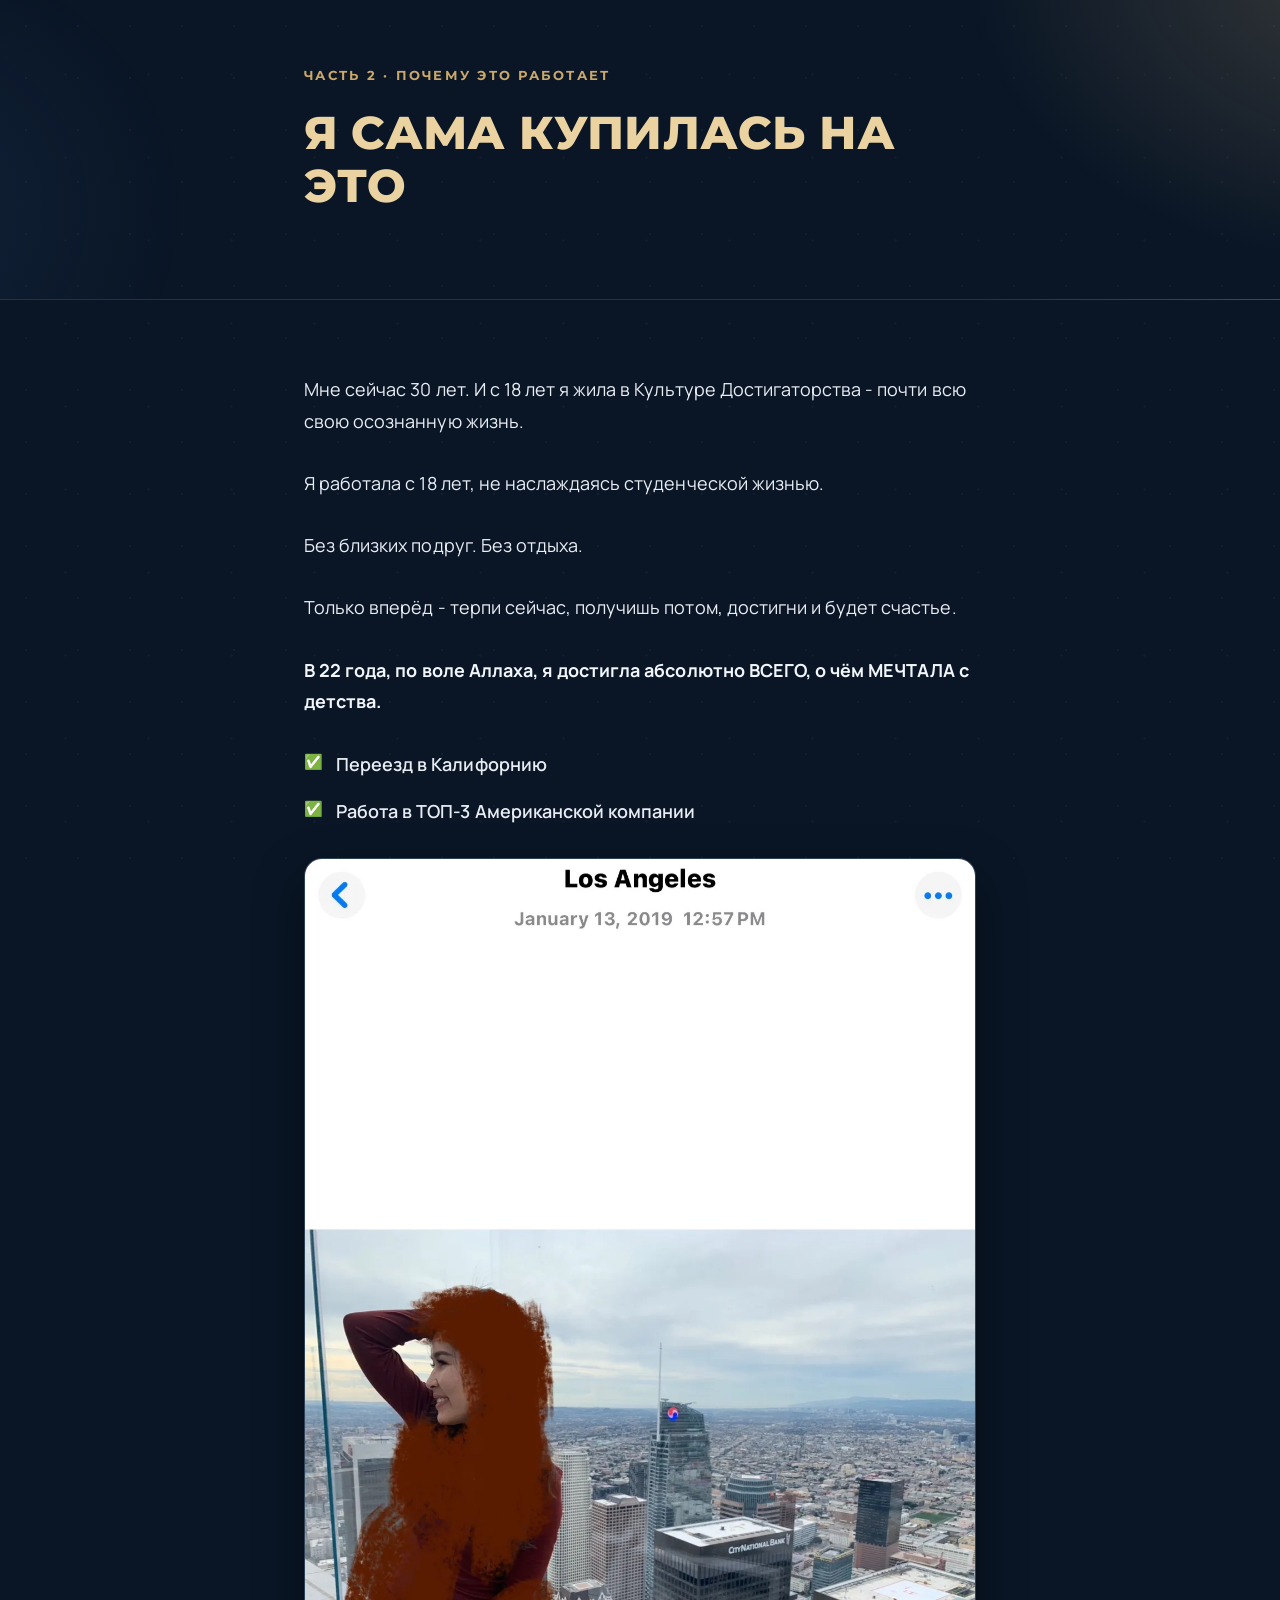
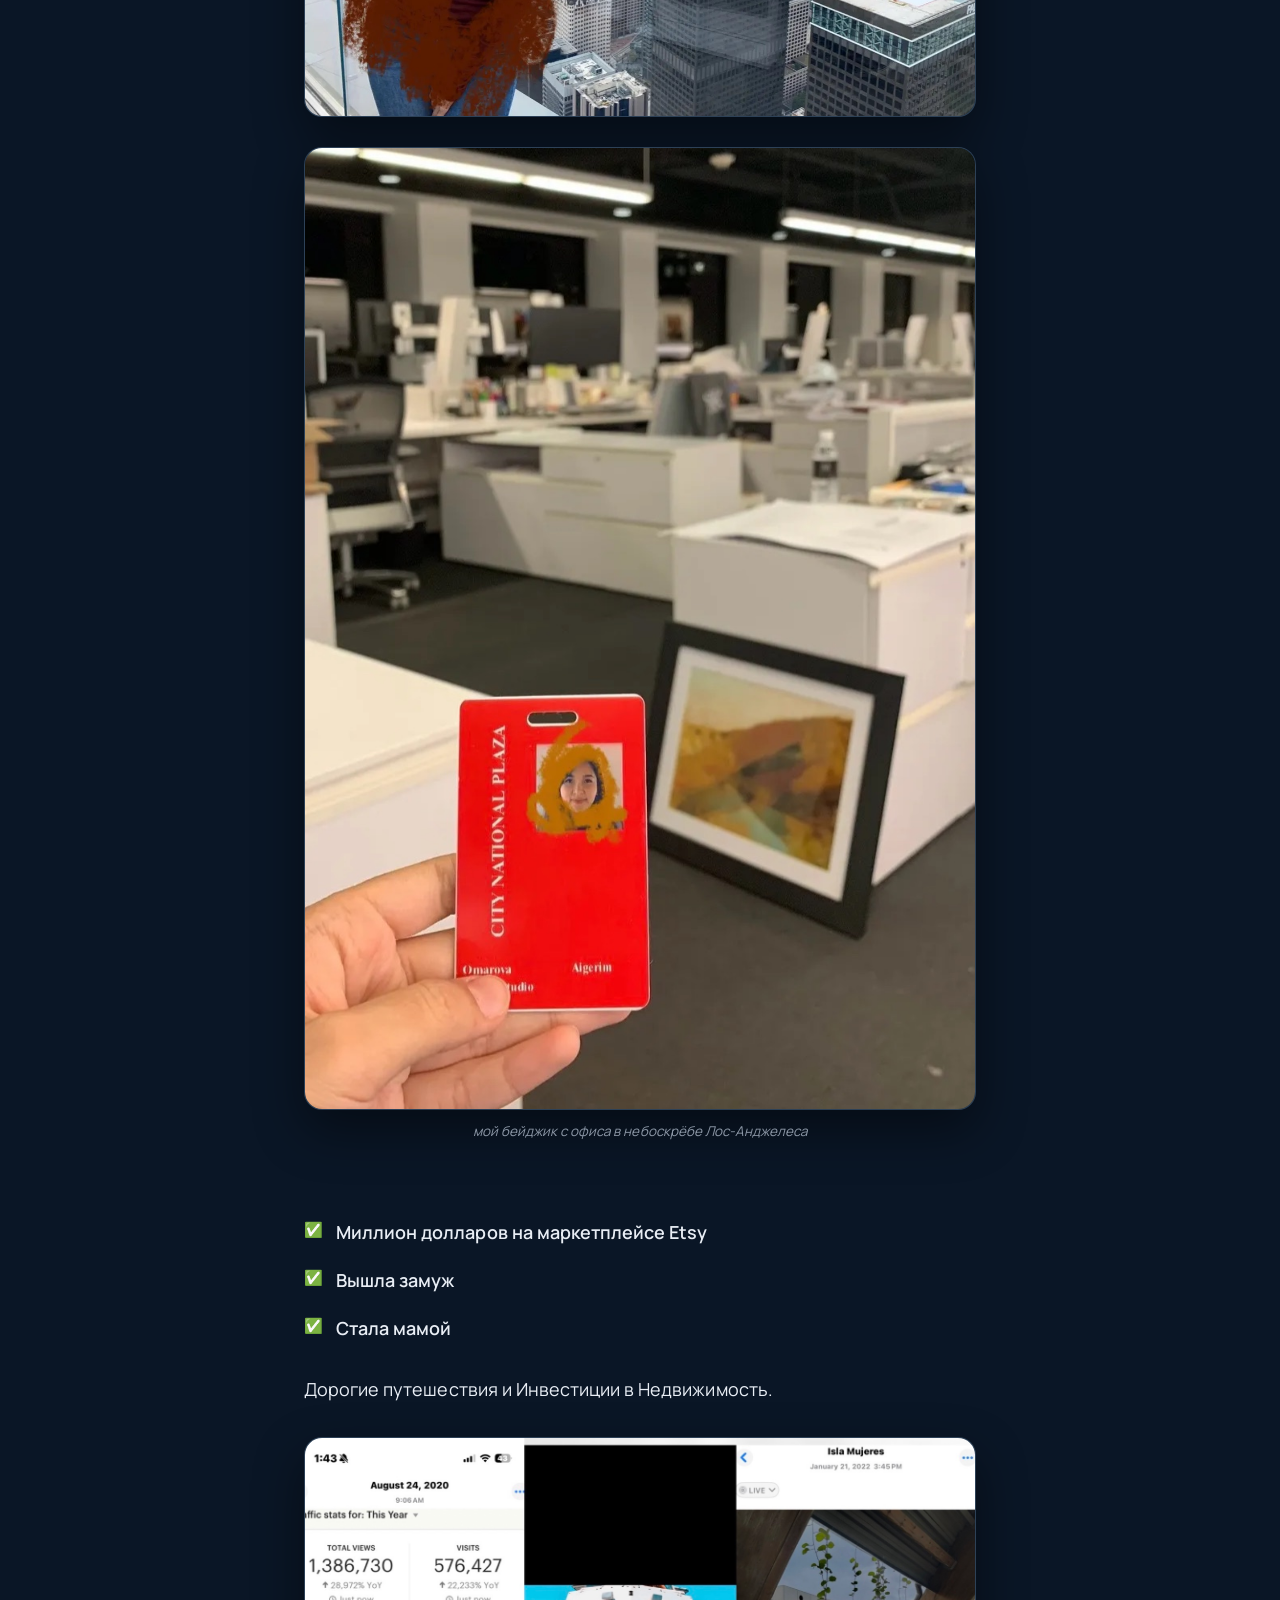
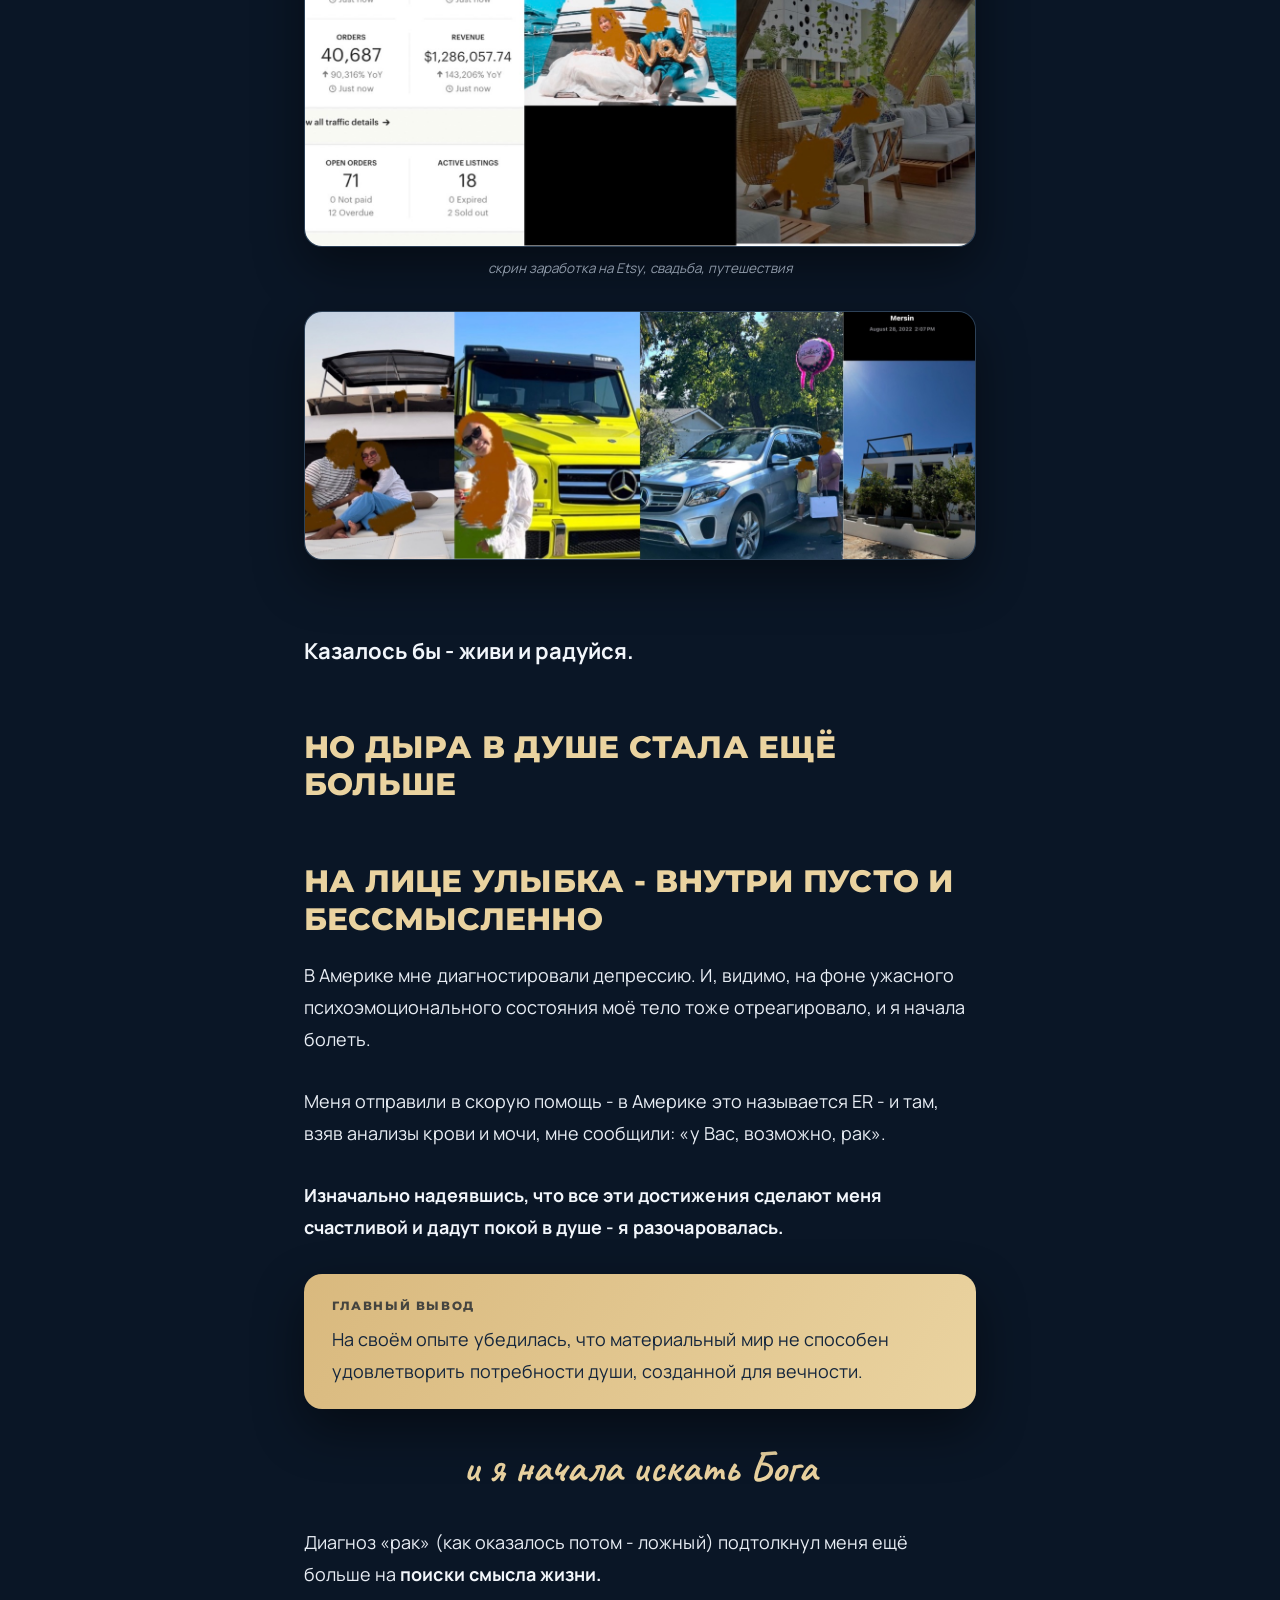
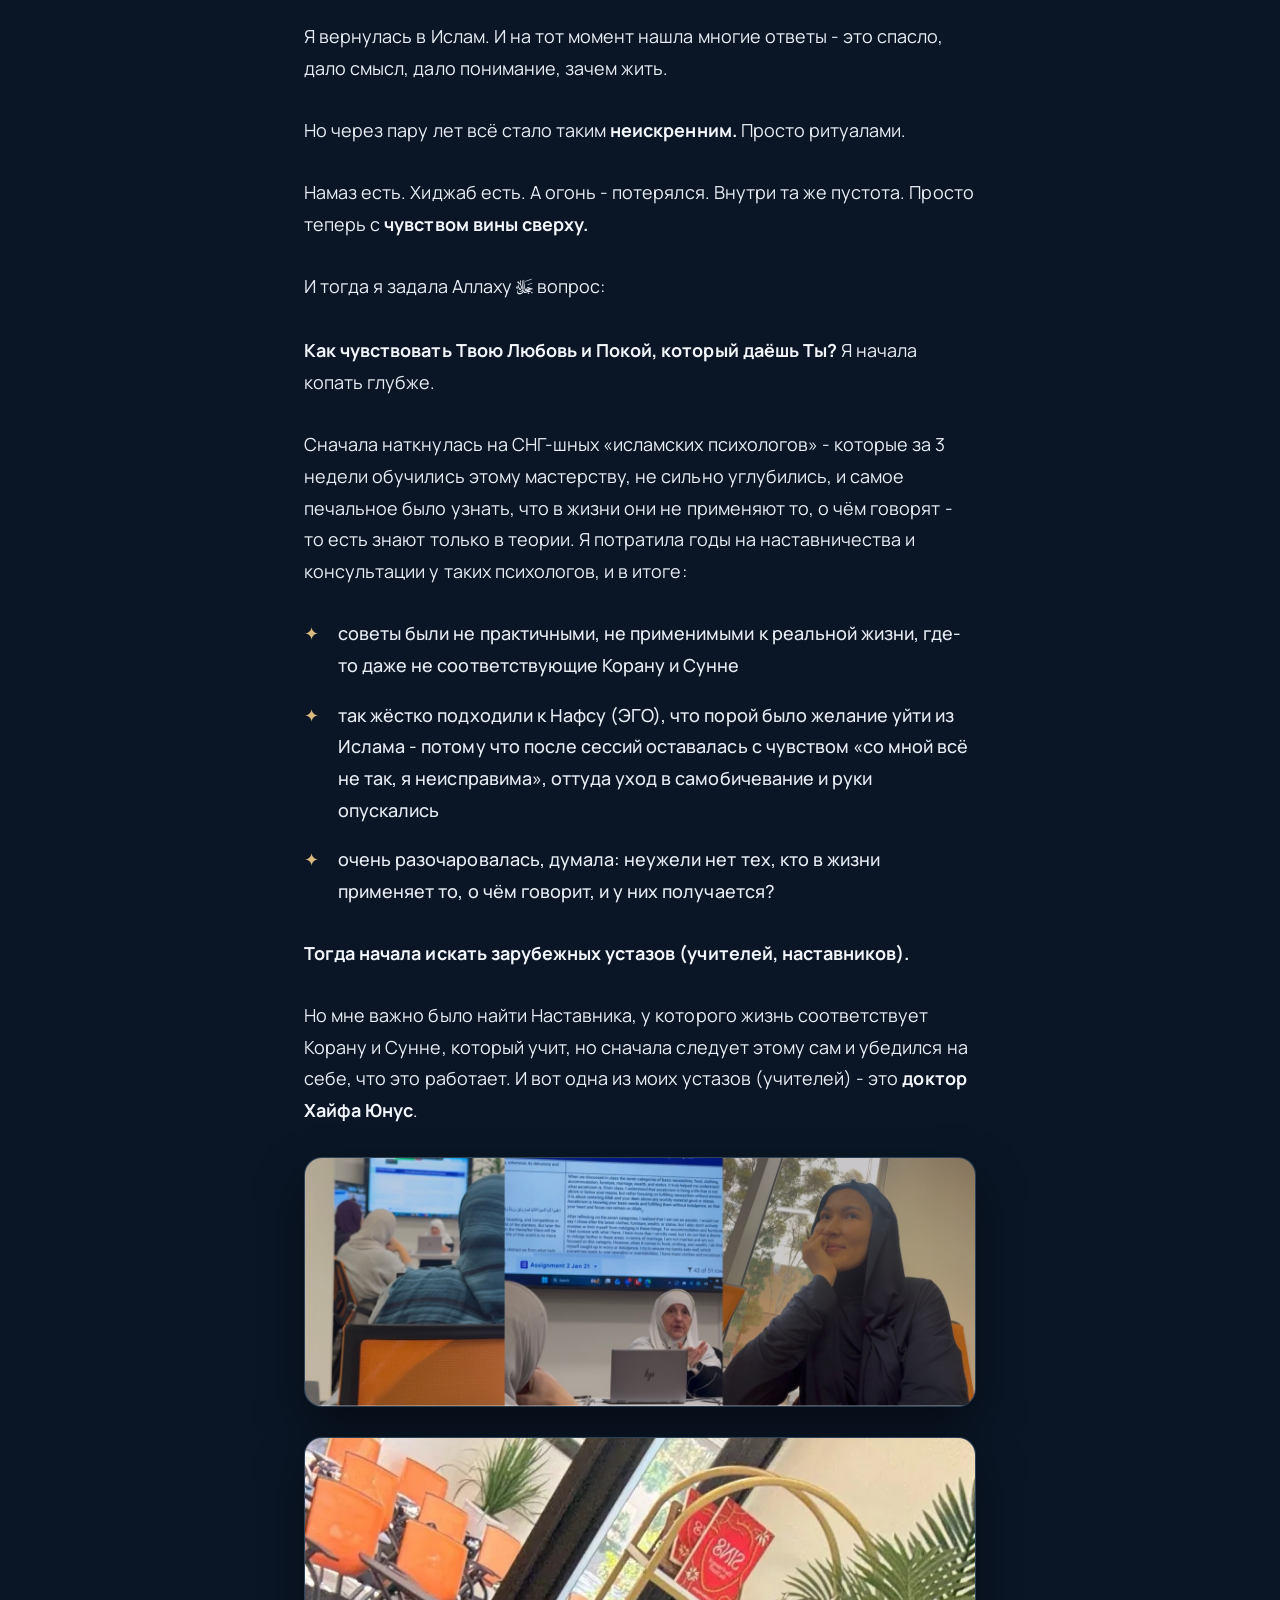
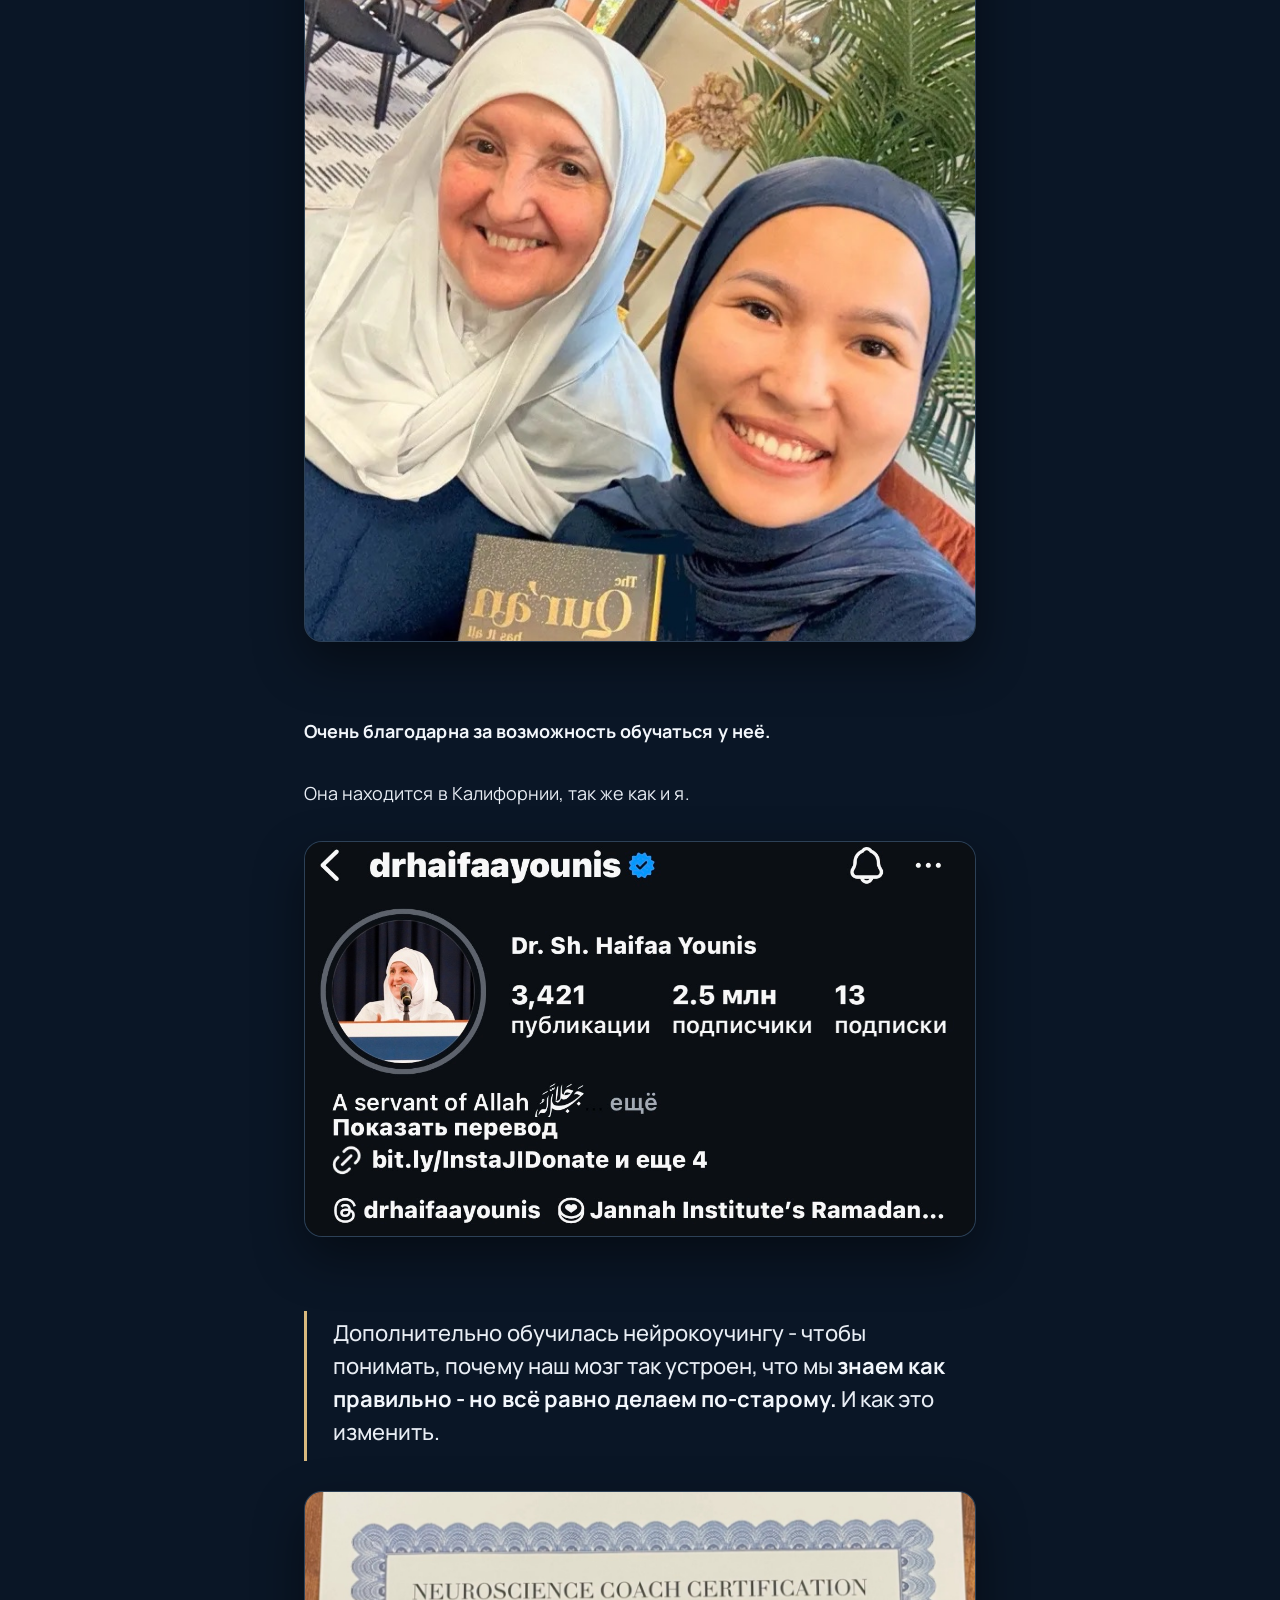
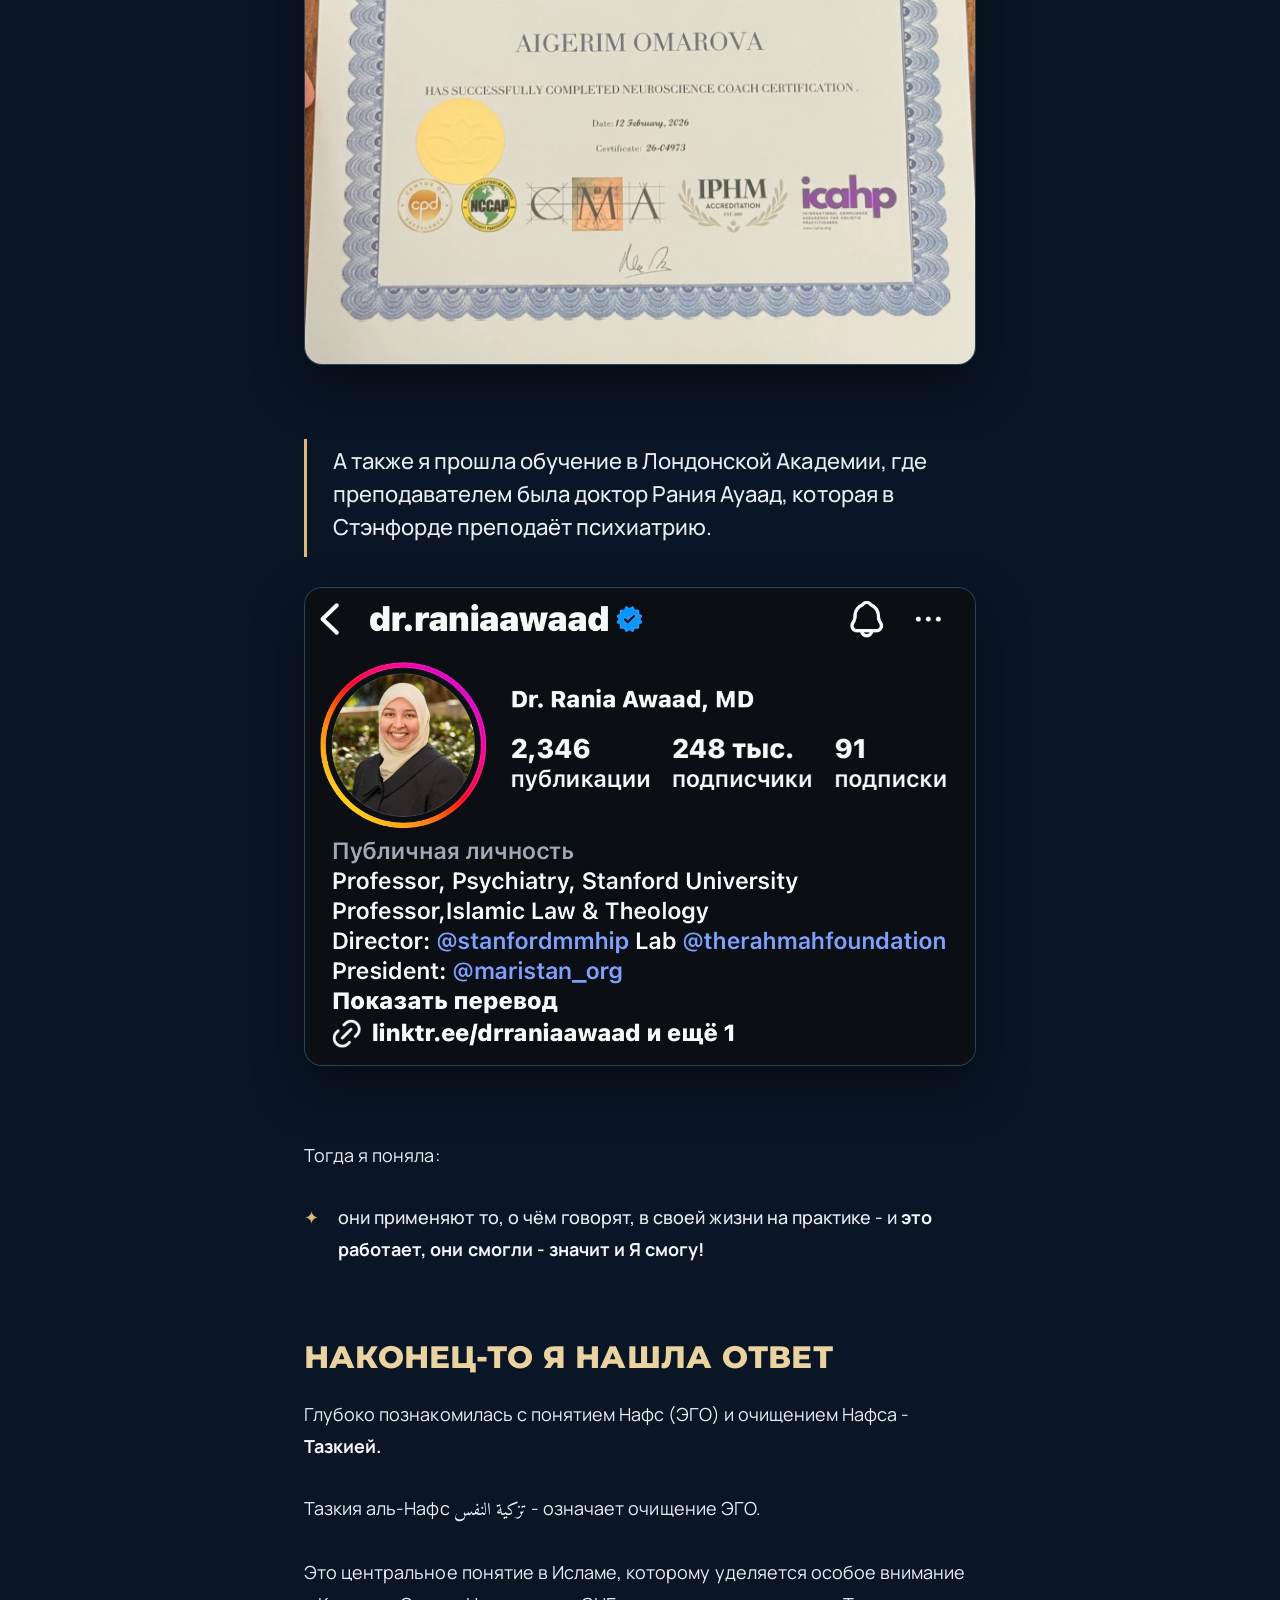
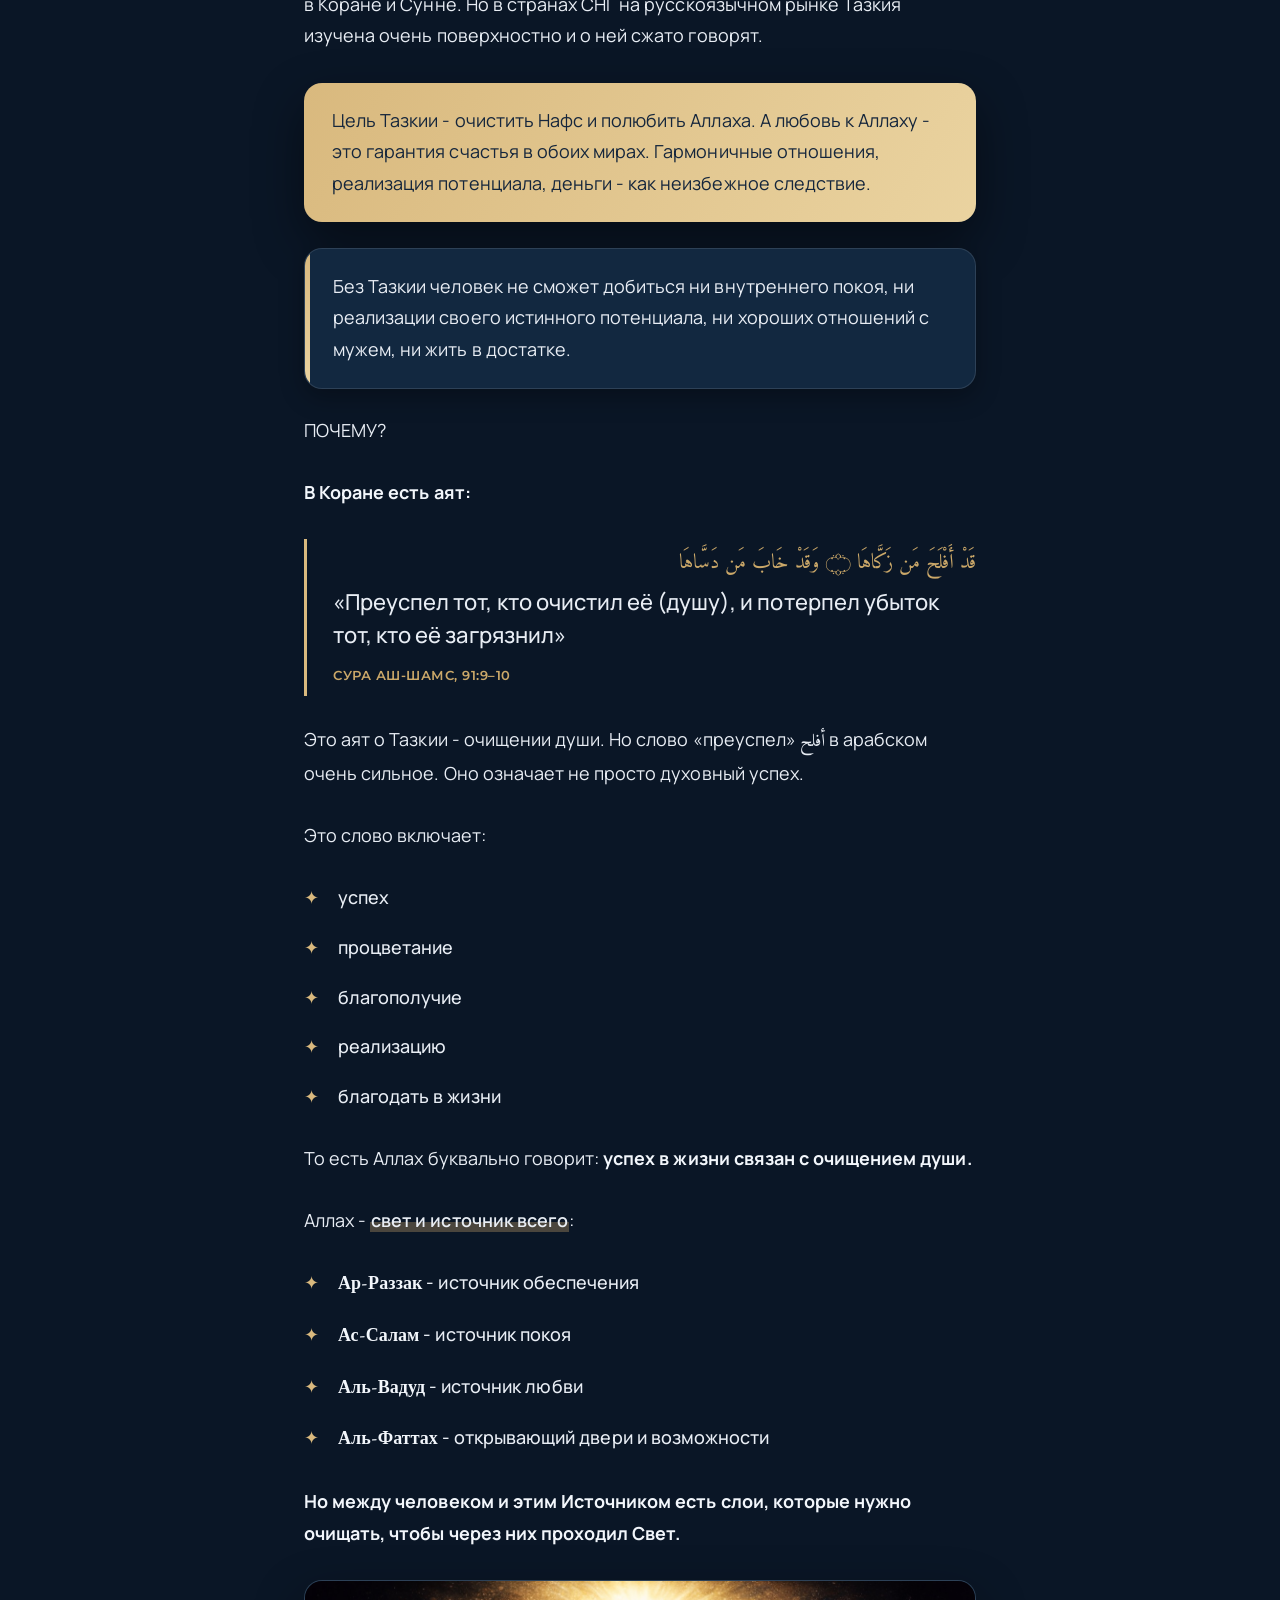
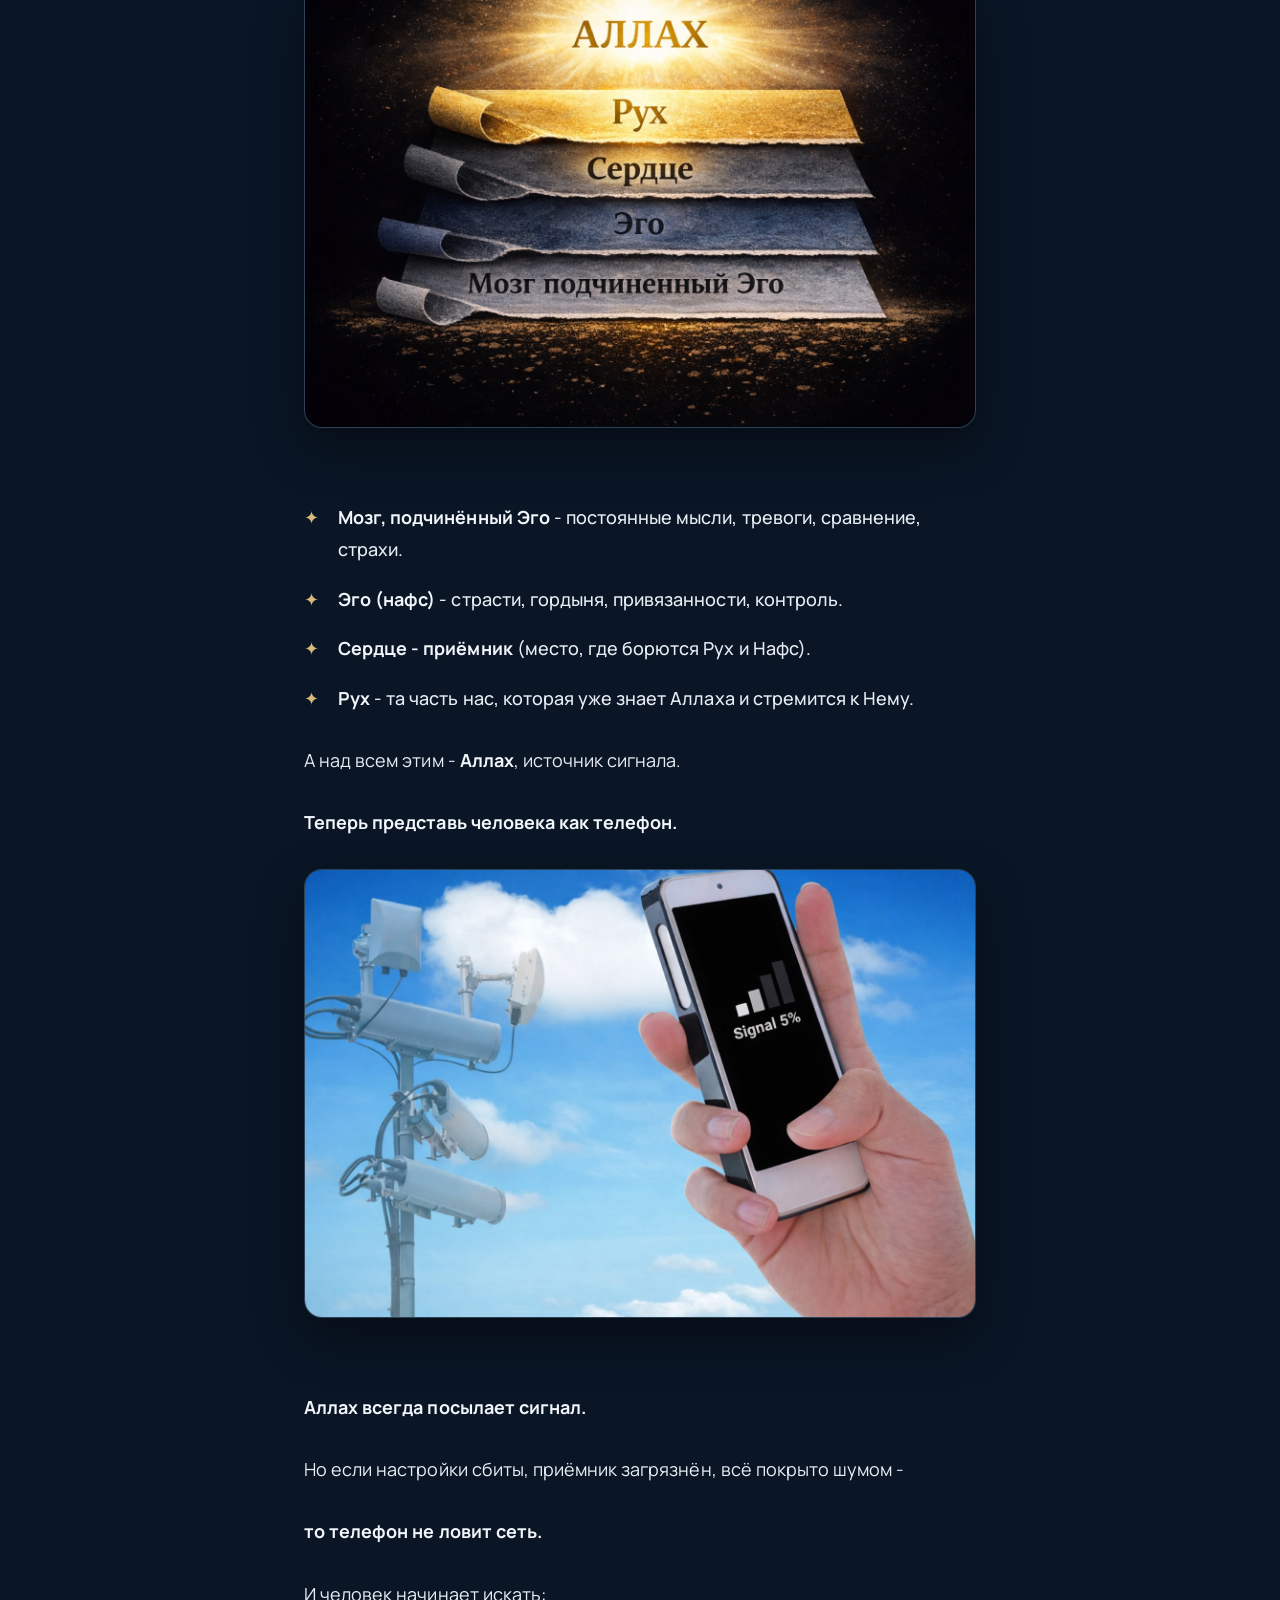
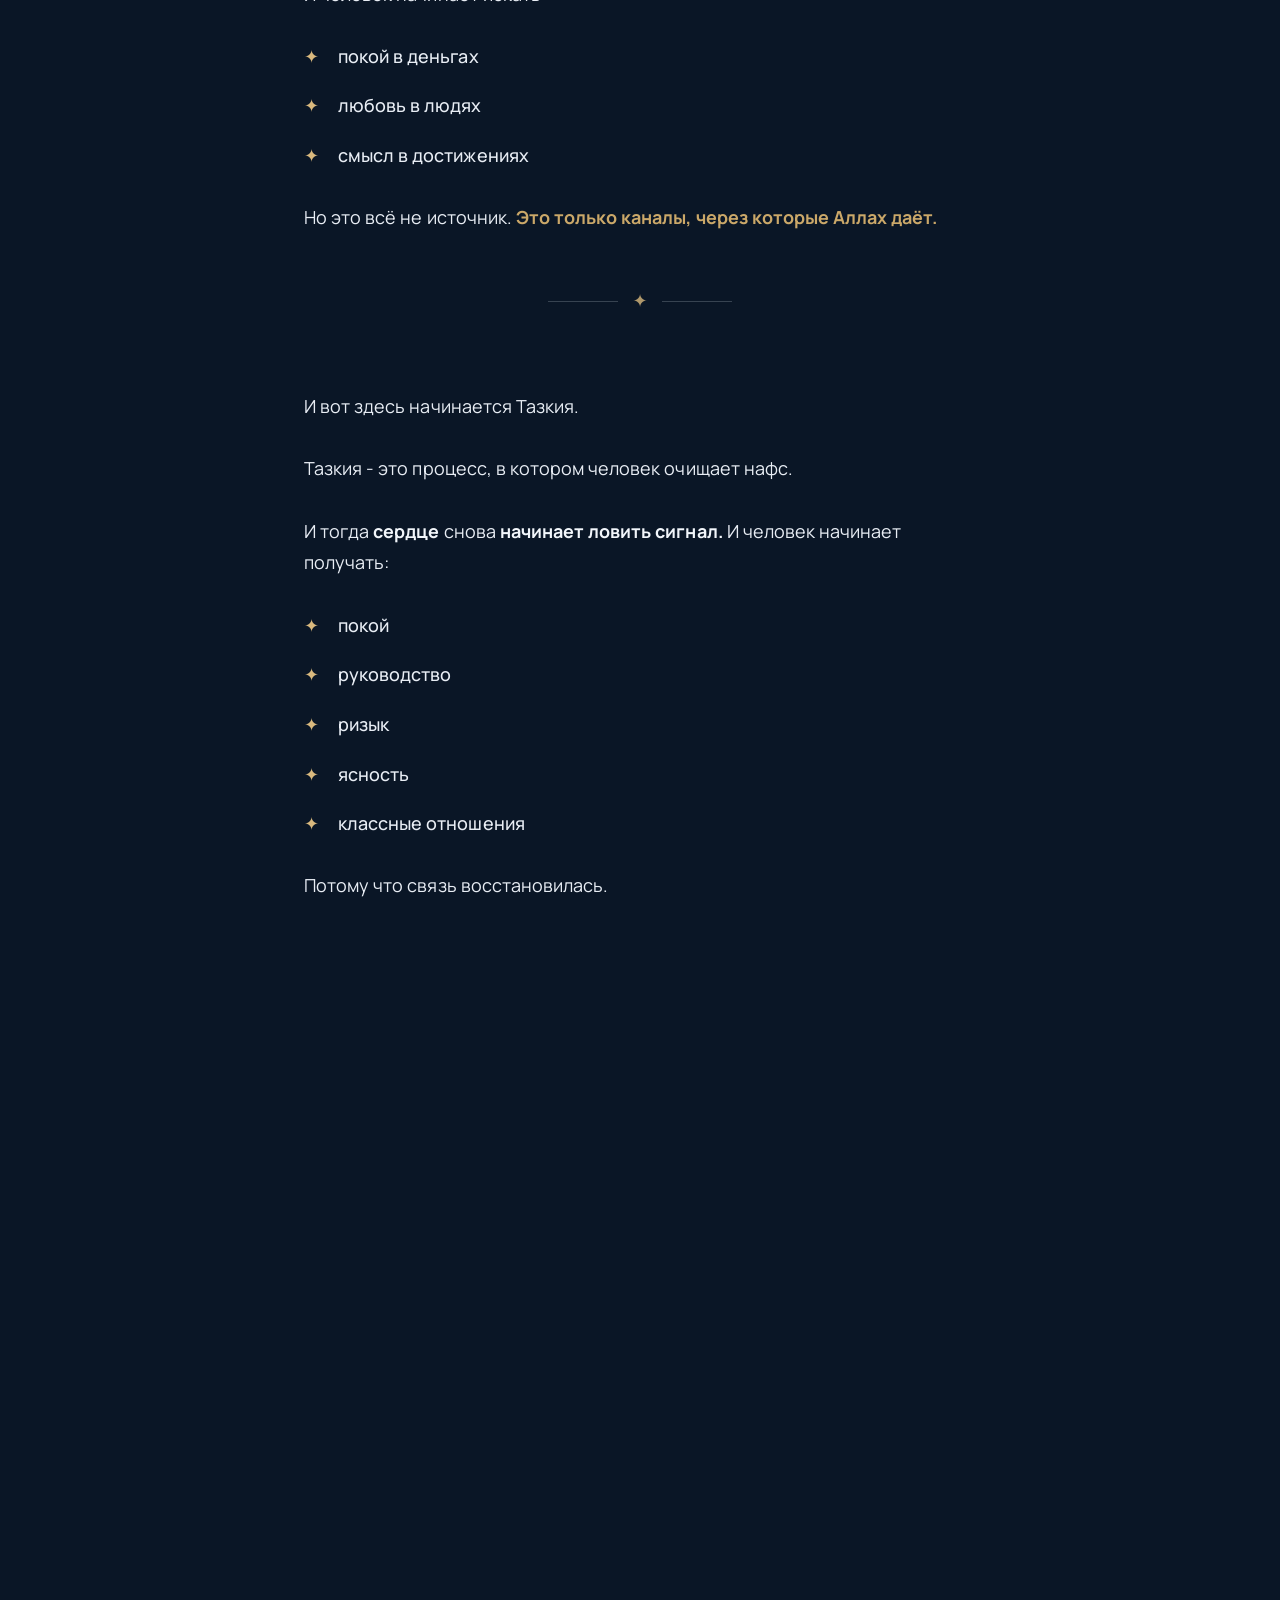
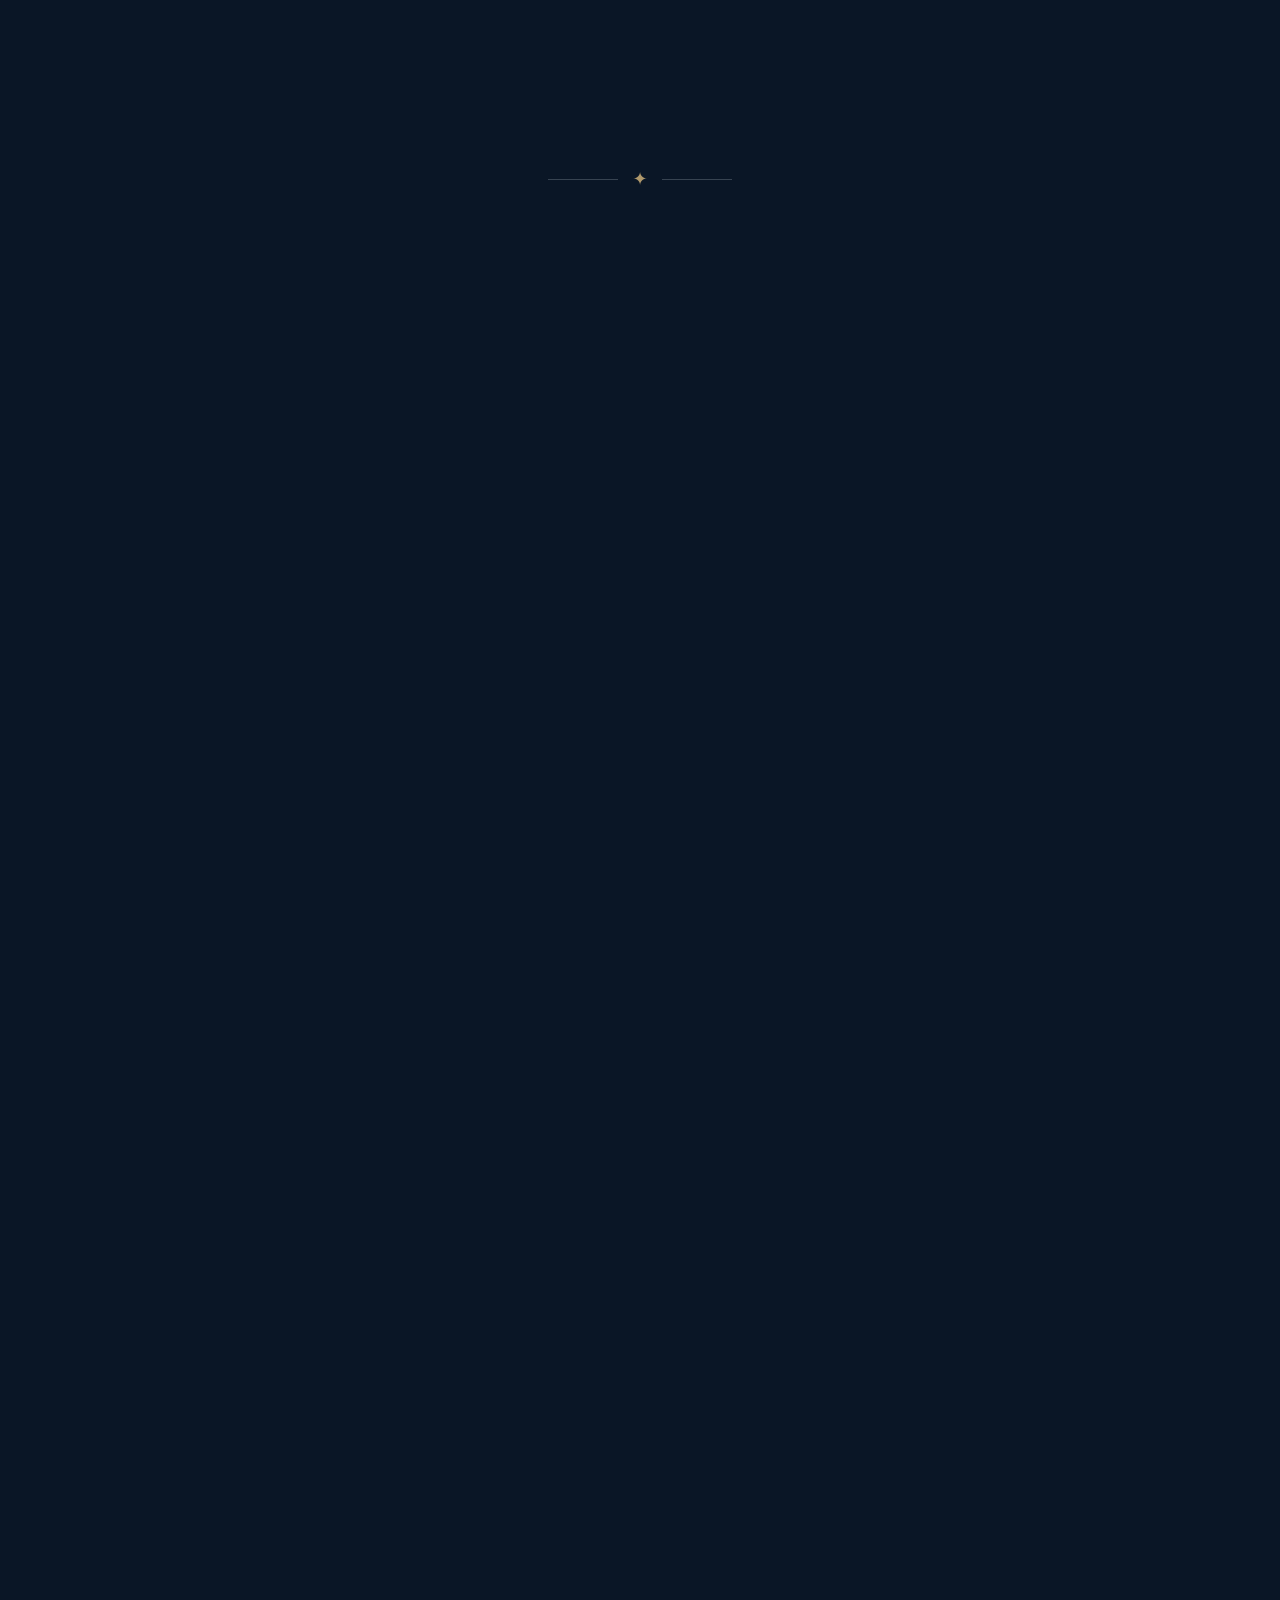
==== commit 68a837a1: "Add files via upload" ====
--- a/part-2.html
+++ b/part-2.html
@@ -3,8 +3,8 @@
 <head>
 <meta charset="UTF-8">
 <meta name="viewport" content="width=device-width, initial-scale=1.0">
-<title>Часть 2 — Я сама купилась на это · Работа с Нафсом</title>
-<meta name="description" content="Личная история: путь от Культуры Достигаторства к Тазкии — очищению Нафса. Часть 2.">
+<title>Часть 2 - Я сама купилась на это · Работа с Нафсом</title>
+<meta name="description" content="Личная история: путь от Культуры Достигаторства к Тазкии - очищению Нафса. Часть 2.">
 <link rel="preconnect" href="https://fonts.googleapis.com">
 <link rel="preconnect" href="https://fonts.gstatic.com" crossorigin>
 <link href="https://fonts.googleapis.com/css2?family=Manrope:wght@400;500;600;700;800&family=Montserrat:wght@600;700;800;900&family=Caveat:wght@600;700&family=Amiri:wght@400;700&display=swap" rel="stylesheet">
@@ -23,11 +23,11 @@
 <main class="wrap">
 
   <section class="block reveal">
-    <p>Мне сейчас 30 лет. И с 18 лет я жила в Культуре Достигаторства — почти всю свою осознанную
+    <p>Мне сейчас 30 лет. И с 18 лет я жила в Культуре Достигаторства - почти всю свою осознанную
     жизнь.</p>
     <p>Я работала с 18 лет, не наслаждаясь студенческой жизнью.</p>
     <p>Без близких подруг. Без отдыха.</p>
-    <p>Только вперёд — терпи сейчас, получишь потом, достигни и будет счастье.</p>
+    <p>Только вперёд - терпи сейчас, получишь потом, достигни и будет счастье.</p>
 
     <p><strong>В 22 года, по воле Аллаха, я достигла абсолютно ВСЕГО, о чём МЕЧТАЛА с детства.</strong></p>
     <ul class="ticks">
@@ -62,15 +62,15 @@
   </figure>
 
   <section class="block reveal">
-    <p class="lead"><strong>Казалось бы — живи и радуйся.</strong></p>
+    <p class="lead"><strong>Казалось бы - живи и радуйся.</strong></p>
     <h2>Но дыра в душе стала ещё больше</h2>
-    <h2>На лице улыбка — внутри ПУСТО и бессмысленно</h2>
+    <h2>На лице улыбка - внутри ПУСТО и бессмысленно</h2>
     <p>В Америке мне диагностировали депрессию. И, видимо, на фоне ужасного психоэмоционального
     состояния моё тело тоже отреагировало, и я начала болеть.</p>
-    <p>Меня отправили в скорую помощь — в Америке это называется ER — и там, взяв анализы крови
+    <p>Меня отправили в скорую помощь - в Америке это называется ER - и там, взяв анализы крови
     и мочи, мне сообщили: «у Вас, возможно, рак».</p>
     <p><strong>Изначально надеявшись, что все эти достижения сделают меня счастливой и дадут
-    покой в душе — я разочаровалась.</strong></p>
+    покой в душе - я разочаровалась.</strong></p>
 
     <div class="callout hot reveal">
       <span class="lbl">Главный вывод</span>
@@ -80,28 +80,28 @@
 
     <span class="hand reveal">и я начала искать Бога</span>
 
-    <p>Диагноз «рак» (как оказалось потом — ложный) подтолкнул меня ещё больше на
+    <p>Диагноз «рак» (как оказалось потом - ложный) подтолкнул меня ещё больше на
     <strong>поиски смысла жизни.</strong></p>
-    <p>Я вернулась в Ислам. И на тот момент нашла многие ответы — это спасло, дало смысл, дало
+    <p>Я вернулась в Ислам. И на тот момент нашла многие ответы - это спасло, дало смысл, дало
     понимание, зачем жить.</p>
     <p>Но через пару лет всё стало таким <strong>неискренним.</strong> Просто ритуалами.</p>
-    <p>Намаз есть. Хиджаб есть. А огонь — потерялся. Внутри та же пустота. Просто теперь с
+    <p>Намаз есть. Хиджаб есть. А огонь - потерялся. Внутри та же пустота. Просто теперь с
     <strong>чувством вины сверху.</strong></p>
     <p>И тогда я задала Аллаху <span class="ar">ﷻ</span> вопрос:</p>
     <p><strong>Как чувствовать Твою Любовь и Покой, который даёшь Ты?</strong> Я начала копать глубже.</p>
-    <p>Сначала наткнулась на СНГ-шных «исламских психологов» — которые за 3 недели обучились
+    <p>Сначала наткнулась на СНГ-шных «исламских психологов» - которые за 3 недели обучились
     этому мастерству, не сильно углубились, и самое печальное было узнать, что в жизни они не
-    применяют то, о чём говорят — то есть знают только в теории. Я потратила годы на наставничества
+    применяют то, о чём говорят - то есть знают только в теории. Я потратила годы на наставничества
     и консультации у таких психологов, и в итоге:</p>
     <ul class="checklist">
       <li>советы были не практичными, не применимыми к реальной жизни, где-то даже не соответствующие Корану и Сунне</li>
-      <li>так жёстко подходили к Нафсу (ЭГО), что порой было желание уйти из Ислама — потому что после сессий оставалась с чувством «со мной всё не так, я неисправима», оттуда уход в самобичевание и руки опускались</li>
+      <li>так жёстко подходили к Нафсу (ЭГО), что порой было желание уйти из Ислама - потому что после сессий оставалась с чувством «со мной всё не так, я неисправима», оттуда уход в самобичевание и руки опускались</li>
       <li>очень разочаровалась, думала: неужели нет тех, кто в жизни применяет то, о чём говорит, и у них получается?</li>
     </ul>
     <p><strong>Тогда начала искать зарубежных устазов (учителей, наставников).</strong></p>
     <p>Но мне важно было найти Наставника, у которого жизнь соответствует Корану и Сунне, который
     учит, но сначала следует этому сам и убедился на себе, что это работает. И вот одна из моих
-    устазов (учителей) — это <strong>доктор Хайфа Юнус</strong>.</p>
+    устазов (учителей) - это <strong>доктор Хайфа Юнус</strong>.</p>
   </section>
 
   <figure class="img reveal">
@@ -122,8 +122,8 @@
 
   <section class="block reveal">
     <div class="quote reveal">
-      <p>Дополнительно обучилась нейрокоучингу — чтобы понимать, почему наш мозг так устроен, что
-      мы <strong>знаем как правильно — но всё равно делаем по-старому.</strong> И как это изменить.</p>
+      <p>Дополнительно обучилась нейрокоучингу - чтобы понимать, почему наш мозг так устроен, что
+      мы <strong>знаем как правильно - но всё равно делаем по-старому.</strong> И как это изменить.</p>
     </div>
   </section>
 
@@ -145,21 +145,21 @@
   <section class="block reveal">
     <p>Тогда я поняла:</p>
     <ul class="checklist">
-      <li>они применяют то, о чём говорят, в своей жизни на практике — и
-      <strong>это работает, они смогли — значит и Я смогу!</strong></li>
+      <li>они применяют то, о чём говорят, в своей жизни на практике - и
+      <strong>это работает, они смогли - значит и Я смогу!</strong></li>
     </ul>
   </section>
 
   <section class="block reveal">
     <h2>Наконец-то я нашла ответ</h2>
-    <p>Глубоко познакомилась с понятием Нафс (ЭГО) и очищением Нафса — <strong>Тазкией.</strong></p>
-    <p>Тазкия аль-Нафс <span class="ar">تزكية النفس</span> — означает очищение ЭГО.</p>
+    <p>Глубоко познакомилась с понятием Нафс (ЭГО) и очищением Нафса - <strong>Тазкией.</strong></p>
+    <p>Тазкия аль-Нафс <span class="ar">تزكية النفس</span> - означает очищение ЭГО.</p>
     <p>Это центральное понятие в Исламе, которому уделяется особое внимание в Коране и Сунне.
     Но в странах СНГ на русскоязычном рынке Тазкия изучена очень поверхностно и о ней сжато говорят.</p>
 
     <div class="callout hot reveal">
-      <p>Цель Тазкии — очистить Нафс и полюбить Аллаха. А любовь к Аллаху — это гарантия счастья
-      в обоих мирах. Гармоничные отношения, реализация потенциала, деньги — как неизбежное следствие.</p>
+      <p>Цель Тазкии - очистить Нафс и полюбить Аллаха. А любовь к Аллаху - это гарантия счастья
+      в обоих мирах. Гармоничные отношения, реализация потенциала, деньги - как неизбежное следствие.</p>
     </div>
 
     <div class="callout reveal">
@@ -174,7 +174,7 @@
       <p>«Преуспел тот, кто очистил её (душу), и потерпел убыток тот, кто её загрязнил»</p>
       <span class="src">Сура Аш-Шамс, 91:9–10</span>
     </div>
-    <p>Это аят о Тазкии — очищении души. Но слово «преуспел» <span class="ar">أفلح</span>
+    <p>Это аят о Тазкии - очищении души. Но слово «преуспел» <span class="ar">أفلح</span>
     в арабском очень сильное. Оно означает не просто духовный успех.</p>
     <p>Это слово включает:</p>
     <ul class="checklist">
@@ -186,12 +186,12 @@
     </ul>
     <p>То есть Аллах буквально говорит: <strong>успех в жизни связан с очищением души.</strong></p>
 
-    <p>Представьте Аллаха светом, <span class="mark">источником ВСЕГО</span>:</p>
-    <ul class="checklist">
-      <li><strong class="ar" style="font-family:var(--arabic)">Ар-Раззак</strong> — источник обеспечения</li>
-      <li><strong class="ar" style="font-family:var(--arabic)">Ас-Салам</strong> — источник покоя</li>
-      <li><strong class="ar" style="font-family:var(--arabic)">Аль-Вадуд</strong> — источник любви</li>
-      <li><strong class="ar" style="font-family:var(--arabic)">Аль-Фаттах</strong> — открывающий двери и возможности</li>
+    <p>Аллах - <span class="mark">свет и источник всего</span>:</p>
+    <ul class="checklist">
+      <li><strong class="ar" style="font-family:var(--arabic)">Ар-Раззак</strong> - источник обеспечения</li>
+      <li><strong class="ar" style="font-family:var(--arabic)">Ас-Салам</strong> - источник покоя</li>
+      <li><strong class="ar" style="font-family:var(--arabic)">Аль-Вадуд</strong> - источник любви</li>
+      <li><strong class="ar" style="font-family:var(--arabic)">Аль-Фаттах</strong> - открывающий двери и возможности</li>
     </ul>
     <p><strong>Но между человеком и этим Источником есть слои, которые нужно очищать, чтобы через
     них проходил Свет.</strong></p>
@@ -203,12 +203,12 @@
 
   <section class="block reveal">
     <ul class="checklist">
-      <li><strong>Мозг, подчинённый Эго</strong> — постоянные мысли, тревоги, сравнение, страхи.</li>
-      <li><strong>Эго (нафс)</strong> — страсти, гордыня, привязанности, контроль.</li>
-      <li><strong>Сердце — приёмник</strong> (место, где борются Рух и Нафс).</li>
-      <li><strong>Рух</strong> — та часть нас, которая уже знает Аллаха и стремится к Нему.</li>
-    </ul>
-    <p>А над всем этим — <strong>Аллах</strong>, источник сигнала.</p>
+      <li><strong>Мозг, подчинённый Эго</strong> - постоянные мысли, тревоги, сравнение, страхи.</li>
+      <li><strong>Эго (нафс)</strong> - страсти, гордыня, привязанности, контроль.</li>
+      <li><strong>Сердце - приёмник</strong> (место, где борются Рух и Нафс).</li>
+      <li><strong>Рух</strong> - та часть нас, которая уже знает Аллаха и стремится к Нему.</li>
+    </ul>
+    <p>А над всем этим - <strong>Аллах</strong>, источник сигнала.</p>
     <p><strong>Теперь представь человека как телефон.</strong></p>
   </section>
 
@@ -218,7 +218,7 @@
 
   <section class="block reveal">
     <p><strong>Аллах всегда посылает сигнал.</strong></p>
-    <p>Но если настройки сбиты, приёмник загрязнён, всё покрыто шумом —</p>
+    <p>Но если настройки сбиты, приёмник загрязнён, всё покрыто шумом -</p>
     <p><strong>то телефон не ловит сеть.</strong></p>
     <p>И человек начинает искать:</p>
     <ul class="checklist">
@@ -233,7 +233,7 @@
 
   <section class="block reveal">
     <p>И вот здесь начинается Тазкия.</p>
-    <p>Тазкия — это процесс, в котором человек очищает нафс.</p>
+    <p>Тазкия - это процесс, в котором человек очищает нафс.</p>
     <p>И тогда <strong>сердце</strong> снова <strong>начинает ловить сигнал.</strong> И человек
     начинает получать:</p>
     <ul class="checklist">
@@ -253,25 +253,25 @@
   <section class="block reveal">
     <div class="callout hot reveal">
       <span class="lbl">Вывод</span>
-      <p>ТАЗКИЯ — это процесс очищения ЭГО. Зачем его очищать? Чтобы сердце (приёмник) смогло
-      получить то, что ему нужно, от Источника — Аллаха.</p>
-    </div>
-    <p class="muted">P.S. Избавиться от эго или «убить» Эго невозможно — его можно только очищать.</p>
+      <p>ТАЗКИЯ - это процесс очищения ЭГО. Зачем его очищать? Чтобы сердце (приёмник) смогло
+      получить то, что ему нужно, от Источника - Аллаха.</p>
+    </div>
+    <p class="muted">P.S. Избавиться от эго или «убить» Эго невозможно - его можно только очищать.</p>
   </section>
 
   <div class="sep"><span class="di">✦</span></div>
 
   <section class="block reveal">
     <div class="quote reveal">
-      <p>Чтобы помочь людям максимально эффективно — в своём подходе я объединяю нейрокоучинг
+      <p>Чтобы помочь людям максимально эффективно - в своём подходе я объединяю нейрокоучинг
       и работу с Нафсом через Тазкию.</p>
     </div>
     <p><strong>За ГОД использования этого метода мы с мужем открыли 3 Халяль-Ресторана в США
     и накормили более 1 000 000 мусульман и немусульман халяльной и органик-едой, вышли на новый
     уровень принятия <span class="mark">себя и друг друга,</span> научились достигать через баракат,
     а не через культуру достигаторства.</strong></p>
-    <p><strong>И конечно же — я занимаюсь любимым делом: помогаю людям приближаться к Аллаху.</strong></p>
-    <p><strong>А деньги как следствие — всегда есть, но они не являются самоцелью.</strong></p>
+    <p><strong>И конечно же - я занимаюсь любимым делом: помогаю людям приближаться к Аллаху.</strong></p>
+    <p><strong>А деньги как следствие - всегда есть, но они не являются самоцелью.</strong></p>
   </section>
 
   <figure class="img reveal">
